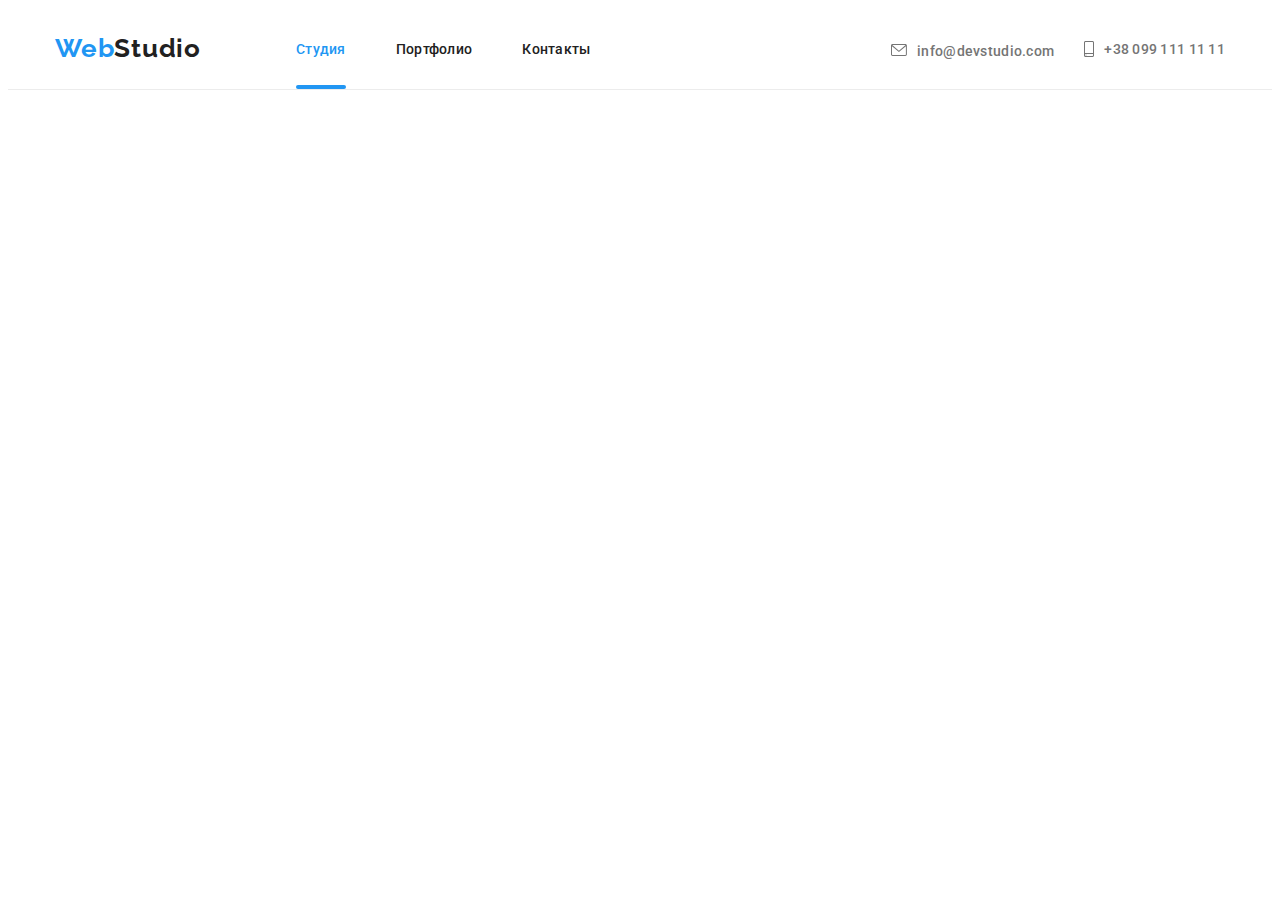
==== index.html @ dd828ec1 "HeaderAdaptive" ====
<!DOCTYPE html>
<html lang="ru">
  <head>
    <meta charset="UTF-8" />
    <meta http-equiv="X-UA-Compatible" content="IE=edge" />
    <meta name="viewport" content="width=device-width, initial-scale=1.0" />
    <title lang="en">WebStudio</title>
    <link rel="preconnect" href="https://fonts.googleapis.com" />
    <link rel="preconnect" href="https://fonts.gstatic.com" crossorigin />
    <link
      href="https://fonts.googleapis.com/css2?family=Raleway:wght@700&display=swap"
      rel="stylesheet"
    />
    <link rel="preconnect" href="https://fonts.googleapis.com" />
    <link rel="preconnect" href="https://fonts.gstatic.com" crossorigin />
    <link
      href="https://fonts.googleapis.com/css2?family=Roboto:wght@400;500;700;900&display=swap"
      rel="stylesheet"
    />
    <link
      rel="stylesheet"
      href="https://cdnjs.cloudflare.com/ajax/libs/modern-normalize/1.1.0/modern-normalize.min.css"
      integrity="sha512-wpPYUAdjBVSE4KJnH1VR1HeZfpl1ub8YT/NKx4PuQ5NmX2tKuGu6U/JRp5y+Y8XG2tV+wKQpNHVUX03MfMFn9Q=="
      crossorigin="anonymous"
      referrerpolicy="no-referrer"
    />
    <link rel="stylesheet" href="./css/style.css" />
    <link rel="stylesheet" href="./css/main.min.css">
  </head>
  <body>
    <header class="header">
      <div class="container header-container">
        <nav class="header-container">
          <a
            href="https://uk.wikipedia.org/wiki/%D0%92%D0%B5%D0%B1"
            target="_blank"
            rel="noopener noreferrer"
            class="logo link"
            >Web<span class="logo-black">Studio</span></a
          >
          <ul class="list menu-list">
            <li class="menu-item">
              <a class="menu link current" href="./index.html">Студия</a>
            </li>
            <li class="menu-item">
              <a
                class="menu link"
                href="./portfolio.html"
                rel="noopener noreferrer"
                >Портфолио</a
              >
            </li>
            <li class="menu-item">
              <a
                class="menu link"
                href="./contacts.html"
                rel="noopener noreferrer"
                >Контакты</a
              >
            </li>
          </ul>
        </nav>
        <ul class="header-conect list">
          <li class="header-mailto">
            <a class="header-contact link" href="mailto:info@example.com">
              <svg class="header-icon mailto" width="16px" height="12px">
                <use href="./img/icons.svg#icon-envelope"></use>
              </svg>info@devstudio.com</a>

          </li>
          <li class="header-tel">
            <a class="header-contact link" 
            href="tel:+380991111111"><svg class="header-icon header-mailto" width="10px" height="16px">
                <use href="./img/icons.svg#icon-smartphone"></use>
              </svg>+38 099 111 11 11</a>

          </li>
        </ul>
        <button type="button" class="mobile-menu-btn" data-menu-open>
          <svg class="mobile-menu-btn__icon" width="40px" height="40px">
            <use href="./img/icons.svg#burger-header-menu"></use>
          </svg>
        </button>
      </div>
      <div class="mobile-menu" data-menu>
        <div class="container mobile-menu__container">
          <button type="button" class="mobile-menu__close-btn" data-menu-close>
            <svg class="mobile-menu__close-icon" width="40px" height="40px">
              <use href="./img/icons.svg#icon-close_black"></use>
            </svg>
          </button>
          <ul class="list mobile-menu__nav">
            <li class="mobile-menu-item">
              <a class="mobile-menu-li link current" href="./index.html">Студия</a>
            </li>
            <li class="mobile-menu-item">
              <a class="mobile-menu-li link" href="./portfolio.html" rel="noopener noreferrer">Портфолио</a>
            </li>
            <li class="mobile-menu-item">
              <a class="mobile-menu-li link" href="./contacts.html" rel="noopener noreferrer">Контакты</a>
            </li>
          </ul>
          <ul class="list mobile-menu-conect">
            <li class="mobile-menu-conect-tel">
              <a href="tell:+38 096 111 11 11" class="link mobile-menu-conect_tel">+38 096 111 11 11</a> 
            </li>
            <li class="mobile-menu-conect-mailto">
              <a href="mailto:info@devstudio.com" class="link mobile-menu-conect_mailto">info@devstudio.com</a> 
            </li>
          </ul>
          <ul class="list mobile-social-menu">
            <li><a href="https://www.instagram.com/" target="_blank" class="link mobile-social-menu-item">Instagram</a></li>
            <li><a href="https://twitter.com/?lang=uk" target="_blank" class="link mobile-social-menu-item">Twitter</a></li>
            <li><a href="https://www.facebook.com/" target="_blank" class="link mobile-social-menu-item">Facebook</a></li>
            <li><a href="https://www.linkedin.com/" target="_blank" class="link mobile-social-menu-item">LinkedIn</a></li>
          </ul>
        </div>
      </div>
    </header>
    <main>
      <!-- <section class="hero">
        <div class="hero-container container">
          <h1 class="hero-text">ЭФФЕКТИВНЫЕ РЕШЕНИЯ ДЛЯ ВАШЕГО БИЗНЕСА</h1>
          <button type="button" class="hero-btn" data-modal-open>Заказать услугу</button>
        </div>
      </section>
      <section class="feature-container">
        <div class="container">
          <ul class="list feature-list">
            <li class="feature-containers">
              <div class="feature-img">
                <a class="feature-sprite">
                  <svg class="feature-icon" width="70px" height="70px">
                    <use href=./img/icons.svg#icon-antenna1></use>
                  </svg>
                </a>
              </div>
              <h3 class="feature-title">Внимание к деталям</h3>
              <p class="feature-text">
                Идейные соображения, а также начало повседневной работы по
                формированию позиции.
              </p>
            </li>
            <li class="feature-containers">
              <div class="feature-img">
                <a href="" class="feature-sprite">
                  <svg class="feature-icon" width="70px" height="70px">
                    <use href=./img/icons.svg#icon-clock1></use>
                  </svg>
                </a>
              </div>
              <h3 class="feature-title">Пунктуальность</h3>
              <p class="feature-text">
                Задача организации, в особенности же рамки и место обучения
                кадров влечет за собой.
              </p>
            </li>
            <li class="feature-containers">
              <div class="feature-img">
                <a href="" class="feature-sprite">
                  <svg class="feature-icon" width="70px" height="70px">
                    <use href=./img/icons.svg#icon-diagram1></use>
                  </svg>
                </a>
              </div>
              <h3 class="feature-title">Планирование</h3>
              <p class="feature-text">
                Равным образом консультация с широким активом в значительной
                степени обуславливает.
              </p>
            </li>
            <li class="feature-containers">
              <div class="feature-img">
                <a href="" class="feature-sprite">
                  <svg class="feature-icon" width="70px" height="70px">
                    <use href=./img/icons.svg#icon-astronaut1></use>
                  </svg>
                </a>
              </div>
              <h3 class="feature-title">Современные технологии</h3>
              <p class="feature-text">
                Значимость этих проблем настолько очевидна, что реализация
                плановых заданий.
              </p>
            </li>
          </ul>
        </div>
      </section> -->
      <!-- <section class="work">
        <div class="container">
          <h2 class="title">Чем мы занимаемся</h2>
          <ul class="list work-container">
            <li class="img-work">
              <div class="work-img-wrap">
              <img
                src="./img/box1.jpg"
                alt="Человек работает за пк с маленьким монитором с кодом"
                width="370"
                height="294"
                class="img-work"
              />
              <p class="work-img-text">
                доступные приложения
              </p>
              </div>
            </li>
            <li class="img-work">
              <div class="work-img-wrap">
              <img
                src="./img/box2.jpg"
                alt="Человек работает над дизайном программы для телефона при этом держа телефон в руках"
                width="370"
                height="294"
                class="img-work"
              />
              <p class="work-img-text">
                мобильные приложения
              </p>
              </div>
            </li>
            <li class="img-work">
              <div class="work-img-wrap">
              <img
                src="./img/box3.jpg"
                alt="Человек работает на планшете с цветовой палитрой"
                width="370"
                height="294"
                class="img-work"
              />
              <p class="work-img-text">
                дизайнерские решения
              </p>
              </div>
            </li>
          </ul>
        </div>
      </section> -->
      <!-- <section class="team">
        <div class="container">
          <h2 class="title">Наша команда</h2>
          <ul class="list main-container">
            <li class="card1 main-img">
              <img
                src="./img/img(3).jpg"
                alt="Улыбающийся мужчина в коричневой рубашке и очках"
                width="270"
                height="260"
              />
              <div class="main-info">
                <h3 class="name">Игорь Демьяненко</h3>
                <p lang="en" class="profession">Product Designer</p>
                <ul class="master-social list social-list">
                  <li class="social-item">
                    <a href="" class="social-link">
                      <svg class="social-icon" width="20px" height="20px">
                        <use href="./img/icons.svg#icon-instagram2"></use>
                      </svg>
                    </a>
                  </li>
                  <li class="social-item">
                    <a href="" class="social-link">
                      <svg class="social-icon" width="20px" height="20px">
                        <use href="./img/icons.svg#icon-twitter1"></use>
                      </svg>
                    </a>
                  </li>
                  <li class="social-item">
                    <a href="" class="social-link">
                      <svg class="social-icon" width="20px" height="20px">
                        <use href="./img/icons.svg#icon-facebook1"></use>
                      </svg>
                    </a>
                  </li>
                  <li class="social-item">
                    <a href="" class="social-link">
                      <svg class="social-icon" width="20px" height="20px">
                        <use href="./img/icons.svg#icon-linkedin1"></use>
                      </svg>
                    </a>
                  </li>
                </ul>
              </div>
            </li>
            <li class="card2 main-img">
              <img
                src="./img/img(2).jpg"
                alt="Улыбающаяся блондинка в белой блузке, в строгом пиджаке и очках"
                width="270"
                height="260"
              />
              <div class="main-info">
                <h3 class="name">Ольга Репина</h3>
                <p lang="en" class="profession">Frontend Developer</p>
                <ul class="master-social list social-list">
                  <li class="social-item">
                    <a href="" class="social-link">
                      <svg class="social-icon" width="20px" height="20px">
                        <use href="./img/icons.svg#icon-instagram2"></use>
                      </svg>
                    </a>
                  </li>
                  <li class="social-item">
                    <a href="" class="social-link">
                      <svg class="social-icon" width="20px" height="20px">
                        <use href="./img/icons.svg#icon-twitter1"></use>
                      </svg>
                    </a>
                  </li>
                  <li class="social-item">
                    <a href="" class="social-link">
                      <svg class="social-icon" width="20px" height="20px">
                        <use href="./img/icons.svg#icon-facebook1"></use>
                      </svg>
                    </a>
                  </li>
                  <li class="social-item">
                    <a href="" class="social-link">
                      <svg class="social-icon" width="20px" height="20px">
                        <use href="./img/icons.svg#icon-linkedin1"></use>
                      </svg>
                    </a>
                  </li>
                </ul>
              </div>
            </li>
            <li class="card3 main-img">
              <img
                src="./img/img(1).jpg"
                alt="Улыбающийся мужчина в голубой рубашке"
                width="270"
                height="260"
              />
              <div class="main-info">
                <h3 class="name">Николай Тарасов</h3>
                <p lang="en" class="profession">Marketing</p>
                <ul class="master-social list social-list">
                  <li class="social-item">
                    <a href="" class="social-link">
                      <svg class="social-icon" width="20px" height="20px">
                        <use href="./img/icons.svg#icon-instagram2"></use>
                      </svg>
                    </a>
                  </li>
                  <li class="social-item">
                    <a href="" class="social-link">
                      <svg class="social-icon" width="20px" height="20px">
                        <use href="./img/icons.svg#icon-twitter1"></use>
                      </svg>
                    </a>
                  </li>
                  <li class="social-item">
                    <a href="" class="social-link">
                      <svg class="social-icon" width="20px" height="20px">
                        <use href="./img/icons.svg#icon-facebook1"></use>
                      </svg>
                    </a>
                  </li>
                  <li class="social-item">
                    <a href="" class="social-link">
                      <svg class="social-icon" width="20px" height="20px">
                        <use href="./img/icons.svg#icon-linkedin1"></use>
                      </svg>
                    </a>
                  </li>
                </ul>
              </div>
            </li>
            <li class="card4 main-img">
              <img
                src="./img/img.jpg"
                alt="Ухмыляющийся мужчина в черной футболке и очках"
                width="270"
                height="260"
              />
              <div class="main-info">
                <h3 class="name">Михаил Ермаков</h3>
                <p lang="en" class="profession">UI Designer</p>
                <ul class="master-social list social-list">
                  <li class="social-item">
                    <a href="" class="social-link">
                      <svg class="social-icon" width="20px" height="20px">
                        <use href="./img/icons.svg#icon-instagram2"></use>
                      </svg>
                    </a>
                  </li>
                  <li class="social-item">
                    <a href="" class="social-link">
                      <svg class="social-icon" width="20px" height="20px">
                        <use href="./img/icons.svg#icon-twitter1"></use>
                      </svg>
                    </a>
                  </li>
                  <li class="social-item">
                    <a href="" class="social-link">
                      <svg class="social-icon" width="20px" height="20px">
                        <use href="./img/icons.svg#icon-facebook1"></use>
                      </svg>
                    </a>
                  </li>
                  <li class="social-item">
                    <a href="" class="social-link">
                      <svg class="social-icon" width="20px" height="20px">
                        <use href="./img/icons.svg#icon-linkedin1"></use>
                      </svg>
                    </a>
                  </li>
                </ul>
              </div>
            </li>
          </ul>
        </div>
      </section>  -->
      <!-- <section class="clients">
        <div class="container">
          <h2 class="title">Постоянные клиенты</h2>
          <ul class="list clients-container">
            <li class="clients-item">
              <a href="" class="clients-link">
                <svg class="clients-icon" width="110px" height=60px>
                  <use href="./img/icons.svg#icon-logo"></use>
                </svg>
              </a>
            </li>
            <li class="clients-item">
              <a href="" class="clients-link">
                <svg class="clients-icon" width="110px" height=60px>
                  <use href="./img/icons.svg#icon-logo1"></use>
                </svg>
              </a>
            </li>
            <li class="clients-item">
              <a href="" class="clients-link">
                <svg class="clients-icon" width="110px" height=60px>
                  <use href="./img/icons.svg#icon-logo2"></use>
                </svg>
              </a>
            </li>
            <li class="clients-item">
              <a href="" class="clients-link">
                <svg class="clients-icon" width="110px" height=60px>
                  <use href="./img/icons.svg#icon-logo3"></use>
                </svg>
              </a>
            </li>
            <li class="clients-item">
              <a href="" class="clients-link">
                <svg class="clients-icon" width="110px" height=60px>
                  <use href="./img/icons.svg#icon-logo4"></use>
                </svg>
              </a>
            </li>
            <li class="clients-item">
              <a href="" class="clients-link">
                <svg class="clients-icon" width="110px" height=60px>
                  <use href="./img/icons.svg#icon-logo5"></use>
                </svg>
              </a>
            </li>
          </ul>
        </div>
      </section> -->
    </main>
    <!-- <footer class="footer">
      <div class="container footer-container">
        <address class="footer-contact">
          <a href="https://uk.wikipedia.org/wiki/%D0%92%D0%B5%D0%B1" target="_blank" rel="noopener noreferrer"
            class="footer-logo link">Web<span class="logo-white">Studio</span></a>
          <div class="map">
            <a
              href="https://goo.gl/maps/b4mxkCM2vyuj6qED6"
              target="_blank"
              class="address link"
              >г. Киев, пр-т Леси Украинки, 26</a
            >
          </div>
          <div class="mail">
            <a href="mailto:info@example.com" class="footer-contact link"
              >info@example.com</a
            >
          </div>
          <div class="tel">
            <a href="tel:++380991111111" class="footer-contact link"
              >+38 099 111 11 11</a
            >
            </div>
        </address>
        <div class="footer-social">
          <p class="footer-socials">присоединяйтесь</p>
          <ul class="master-social list footer-social-list">
            <li class="footer-social-item">
              <a href="" class="footer-social-link">
                <svg class="footer-social-icon" width="20px" height="20px">
                  <use href="./img/icons.svg#icon-instagram2"></use>
                </svg>
              </a>
            </li>
            <li class="footer-social-item">
              <a href="" class="footer-social-link">
                <svg class="footer-social-icon" width="20px" height="20px">
                  <use href="./img/icons.svg#icon-twitter1"></use>
                </svg>
              </a>
            </li>
            <li class="footer-social-item">
              <a href="" class="footer-social-link">
                <svg class="footer-social-icon" width="20px" height="20px">
                  <use href="./img/icons.svg#icon-facebook1"></use>
                </svg>
              </a>
            </li>
            <li class="footer-social-item">
              <a href="" class="footer-social-link">
                <svg class="footer-social-icon" width="20px" height="20px">
                  <use href="./img/icons.svg#icon-linkedin1"></use>
                </svg>
              </a>
            </li>
          </ul>
        </div>
        <form class="footer_subscribe">
          <label class="footer-label">
            <b class="footer-socials">Подпишитесь на рассылку</b>
            <input type="email" name="user_email" placeholder="E-mail" lang="en" class="label_input" required>
          </label>
          <button type="submit" class="footer_subscribe_btn" >Подписаться 
            <svg class="footer_button" >
              <use href="./img/icons.svg#icon-icon_send"></use>
            </svg>
          </button>
        </form>
      </div>
    </footer> -->
    <div class="backdrop is-hidden" data-modal>
      <div class="modal">
        <button type="button" class="modal-close-btn" data-modal-close>
          <svg class="modal-close-icon" width="18" height="18">
            <use href="./img/icons.svg#icon-close-black"></use>
          </svg>
        </button>
        <form class="contact-form">
          <b class="modal_form_message">Оставьте свои данные, мы вам перезвоним</b>
          <label class="contact-form-field">
            Имя
            <span class="contact-form-input-wrapper">
              <input name="user_name" class="contact-form-input" type="text" required />
                <svg class="contact-form-icon" width="12px" height=12px>
                  <use href="./img/icons.svg#icon-Vector"></use>
                </svg>
              </span>
          </label>
          <label class="contact-form-field">
            Телефон
            <span class="contact-form-input-wrapper">
              <input name="user_phone" class="contact-form-input" type="tel" required />
                <svg class="contact-form-icon" width="13px" height=13px>
                  <use href="./img/icons.svg#icon-Tel"></use>
                </svg>
            </span>
          </label>
          <label class="contact-form-field">
            Почта
            <span class="contact-form-input-wrapper">
              <input name="user_phone" class="contact-form-input" type="tel" required />
                <svg class="contact-form-icon" width="15px" height=12px>
                  <use href="./img/icons.svg#icon-mail"></use>
                </svg>
            </span>
          </label>
          <label class="contact-form-field">
            Комментарий
            <textarea name="user_message" class="contact-form-message" placeholder="Введите текст"></textarea>
          </label>
          <div class="contact-form-checkbox-wrapper">
            <input name="accept-policy" type="checkbox" class="contact-form-checkbox visually-hidden" id="checkbox"
              required />
            <label for="checkbox" class="contact-form-checkbox-label">
              Соглашаюсь с рассылкой и принимаю&nbsp;<a href="" class="checkbox_link">Условия договора</a></label>
          </div>
          <button type="submit" class="contact-form-submit-btn">Отправить</button>
        </form>
      </div>
    </div>
    <script src="./js/menu.js"></script>
    <script src="./js/modal.js"></script>
  </body>
</html>
---- css/main.min.css ----
:root{--header-nav-color: #212121;--header-a-color: #757575;--logo-color: #2196f3;--main-h-color: #212121;--main-p-color: #757575;--footer-addres-color: #ffffff;--footer-a-color: rgba(255, 255, 255, 0.6);--accent-color: #2196f3}.visually-hidden{position:absolute;width:1px;height:1px;margin:-1px;padding:0;white-space:nowrap;clip-path:inset(100%);clip:rect(0 0 0 0);overflow:hidden}body{font-family:"Roboto", sans-serif;background-color:#ffffff}.list{list-style:none}.link{text-decoration:none}.link:hover,.link:focus{color:var(--accent-color)}p,h1,h2,h3,h4,h5,h6{margin:0}ul{margin:0;padding:0}button{cursor:pointer}img{display:block;max-width:100%}.container{margin-left:15px;margin-right:15px}@media screen and (min-width: 480px){.container{width:450px;margin-left:auto;margin-right:auto}}@media screen and (min-width: 770px){.container{width:740px}}@media screen and (min-width: 1200px){.container{width:1170px}}.title{font-weight:700;font-size:36px;line-height:1.17;text-align:center;letter-spacing:0.03em;color:var(--main-h-color);margin-bottom:50px}.social-link{width:100%;height:100%;border-radius:50%;display:flex;align-items:center;justify-content:center;color:#757575;transition:cubic-bezier(0.4, 0, 0.2, 1) 250ms;fill:#afb1b8}.social-link:hover,.social-link:focus{background-color:#2196f3;fill:#ffffff}.footer-social-link{width:100%;height:100%;border-radius:50%;display:flex;align-items:center;justify-content:center;background-color:rgba(255,255,255,0.1);transition:background-color cubic-bezier(0.4, 0, 0.2, 1) 250ms,fill cubic-bezier(0.4, 0, 0.2, 1) 250ms}.footer-social-link:hover,.footer-social-link:focus{background-color:#2196f3;fill:#ffffff}.backdrop{position:fixed;top:0;left:0;width:100vw;height:100vh;background-color:rgba(0,0,0,0.5);transition:opacity 500ms linear, visibility 500ms linear}.backdrop.is-hidden{opacity:0;visibility:hidden;pointer-events:none}.modal{position:absolute;top:50%;left:50%;transform:translate(-50%, -50%);width:528px;height:580px;background-color:#fff;padding:40px}.modal-close-btn{position:absolute;top:8px;right:8px;display:flex;justify-content:center;align-items:center;width:30px;height:30px;border-radius:50%;border:1px solid rgba(0,0,0,0.1);background-color:transparent;padding:0;cursor:pointer;transition:border-color 250ms cubic-bezier(0.4, 0, 0.2, 1)}.modal-close-btn:hover,.modal-close-btn:focus{border-color:#2196f3;fill:#2196f3}.modal_form_message{font-size:20px;line-height:23px;text-align:center;letter-spacing:0.03em;color:#212121;transition:border-color 250ms cubic-bezier(0.4, 0, 0.2, 1)}.contact-form-field{display:block;margin-top:15px;margin-bottom:10px;font-weight:400;font-size:12px;line-height:14px;letter-spacing:0.01em;color:#757575}.contact-form-input-wrapper{position:relative;display:block;margin-top:6px}.contact-form-input{width:100%;height:40px;padding-left:42px;border:1px solid rgba(33,33,33,0.2);border-radius:4px;transition:border-color 250ms cubic-bezier(0.4, 0, 0.2, 1),fill 250ms cubic-bezier(0.4, 0, 0.2, 1)}.contact-form-input:focus,.contact-form-input:hover{outline:none;border-color:var(--accent-color);fill:var(--accent-color)}.contact-form-icon{position:absolute;top:50%;left:15px;transform:translateY(-50%);display:block;transition:border-color 250ms cubic-bezier(0.4, 0, 0.2, 1),fill 250ms cubic-bezier(0.4, 0, 0.2, 1)}.contact-form-input:focus+.contact-form-icon,.contact-form-input:hover+.contact-form-icon{outline:none;border-color:var(--accent-color);fill:var(--accent-color)}.contact-form-message{width:100%;height:100px;margin-top:6px;padding:12px 16px;resize:none;border-radius:4px;transition:border-color 250ms linear;border:1px solid rgba(33,33,33,0.2);box-sizing:border-box}.contact-form-message::placeholder{color:rgba(117,117,117,0.5)}.contact-form-message:focus,.contact-form-message:hover{outline:none;border-color:var(--accent-color);fill:var(--accent-color)}.contact-form-checkbox-wrapper{margin-bottom:20px}.contact-form-checkbox-label{display:flex;align-items:center;font-size:14px;margin-top:20px;margin-left:15px}.contact-form-checkbox-label::before{display:inline-block;width:16px;height:15px;border:1px solid #212121;border-radius:2px;cursor:pointer;content:'';margin-right:10px}.contact-form-checkbox:focus+.contact-form-checkbox-label::before{border:1px solid var(--accent-color)}.contact-form-checkbox:checked+.contact-form-checkbox-label::before{background-color:var(--accent-color);border:1px solid var(--accent-color);background-image:url("../img/checkbox.svg");justify-content:center;background-repeat:no-repeat;background-position:center}.contact-form-submit-btn{display:block;margin:0 auto;min-width:200px;height:50px;border:1px solid var(--accent-color);border-radius:4px;background-color:#2196F3;color:#fff;font-weight:600;line-height:1.33;letter-spacing:0.06em}.contact-form-submit-btn:hover,.contact-form-submit-btn:focus{background:#188ce8}.checkbox_link{color:#2196f3}.logo{font-family:Raleway;font-weight:700;font-size:24px;line-height:1.16;letter-spacing:0.03em;color:var(--logo-color);margin-right:88px}.logo-black{color:var(--header-nav-color)}.logo-white{color:var(--footer-addres-color)}.footer-logo{font-family:Raleway;font-weight:700;font-size:26px;line-height:1.19;letter-spacing:0.03em;color:#2196f3}@media screen and (min-width: 770px){.footer-logo{font-family:Raleway;font-weight:700;font-size:26px;line-height:1.19;letter-spacing:0.03em;color:#2196f3}}@media screen and (min-width: 1200px){.logo{font-family:Raleway;font-weight:700;font-size:26px;line-height:1.19;letter-spacing:0.03em;color:var(--logo-color);margin-right:95px}.footer-logo{font-family:Raleway;font-weight:700;font-size:26px;line-height:1.19;letter-spacing:0.03em;color:#2196f3}}.menu-list{display:none}.header-conect{display:none}.header{position:relative;padding-top:10px;padding-bottom:10px;border-bottom:1px solid #ececec}.header-container{display:flex;justify-content:space-between;align-items:center}.mobile-menu-btn{background-color:transparent;line-height:0;border:none;padding:0}@media screen and (min-width: 770px){.mobile-menu-btn{display:none}.mobile-menu{display:none}.menu-list{display:flex}.header-conect{display:block}.header{padding-top:15px;padding-bottom:15px}.header-contact{font-weight:500;font-size:14px;line-height:1.14;letter-spacing:0.02em;color:var(--header-a-color);fill:#757575;transition:color cubic-bezier(0.4, 0, 0.2, 1) 250ms,fill cubic-bezier(0.4, 0, 0.2, 1) 250ms}.header-contact:hover,.header-contact:focus{color:var(--accent-color);fill:var(--accent-color)}.header-mailto{position:relative;top:0.15em}.header-conect{margin-left:auto}.header-tel{margin-top:10px}.header-icon{margin-right:10px}.menu{font-weight:500;font-size:14px;line-height:1.14;letter-spacing:0.02em;color:var(--header-nav-color);position:relative}.menu.current::after{content:"";width:100%;position:absolute;height:4px;border-radius:2px;bottom:-32px;display:block;background-color:#2196f3}.menu-list li:not(:last-child){margin-right:50px}}@media screen and (min-width: 1200px){.header{padding-top:25px;padding-bottom:25px}.header-conect{display:flex}.header-tel{margin-left:30px;margin-top:0px}.header-icon{margin-right:10px}}.mobile-menu{position:absolute;top:0;left:0;background-color:#fff;width:100%;height:100vh;overflow:auto}.mobile-menu{opacity:0;visibility:hidden;pointer-events:none}.mobile-menu.is-open{opacity:1;visibility:visible;pointer-events:auto}.mobile-menu__close-btn{position:absolute;top:10px;right:15px;background-color:transparent;line-height:0;border:none;padding:0}.mobile-menu__close-btn:hover,.mobile-menu__close-btn:focus{fill:var(--accent-color)}.mobile-menu__container{position:relative;padding-top:50px;padding-bottom:50px}.mobile-social-menu{display:flex}.mobile-social-menu li:not(:first-child){border-left:1px solid rgba(33,33,33,0.2)}.mobile-social-menu li:not(:first-child){padding-left:10px;margin-left:10px}.mobile-menu-item{font-weight:500;font-size:40px;line-height:1.175;letter-spacing:0.02em;padding-bottom:35px}.mobile-menu-li{color:black}.mobile-menu-li:hover,.mobile-menu-li:focus{color:var(--accent-color)}.current{color:var(--accent-color)}.mobile-menu__nav{margin-bottom:265px}.mobile-menu-conect_tel{font-weight:500;font-size:34px;line-height:1.17;letter-spacing:0.02em;color:#2196F3}.mobile-menu-conect-tel{margin-bottom:30px}.mobile-menu-conect-mailto{margin-bottom:65px}.mobile-menu-conect_mailto{font-weight:500;font-size:24px;line-height:28px;letter-spacing:0.02em;color:#757575}.mobile-menu-conect_mailto:hover,.mobile-menu-conect_mailto:focus{color:var(--accent-color)}.mobile-social-menu-item{font-weight:500;font-size:18px;line-height:1.22;letter-spacing:0.02em;color:#2196F3}.hero{padding-top:200px;padding-bottom:210px;background-image:linear-gradient(rgba(47,48,58,0.4), rgba(47,48,58,0.4)),url(../img/hero-bg.jpg);background-color:#2f303a;background-repeat:no-repeat;background-size:cover;background-position:center;max-width:1600px;margin:0 auto}.hero-text{font-weight:900;font-size:44px;line-height:1.36;text-align:center;letter-spacing:0.06em;text-transform:uppercase;color:var(--footer-addres-color);max-width:700px;margin:0 auto;margin-bottom:40px}.hero-btn{font-family:Roboto, sans-serif;font-weight:700;font-size:16px;line-height:1.87;display:flex;align-items:center;text-align:center;letter-spacing:0.06em;color:var(--footer-addres-color);background-color:var(--accent-color);padding-left:32px;padding-top:10px;padding-bottom:10px;padding-right:32px;margin:0 auto;border:none;box-shadow:0px 4px 4px rgba(0,0,0,0.15);border-radius:4px}.hero-btn:active{box-shadow:none}.hero-btn:hover,.hero-btn:focus{background:#188ce8}.feature-title{font-weight:700;font-size:14px;line-height:1.14;letter-spacing:0.03em;text-transform:uppercase;color:var(--main-h-color)}.feature-text{font-size:14px;line-height:1.71;letter-spacing:0.03em;color:var(--main-p-color)}.feature-list{display:flex}.feature-container{padding-top:95px;padding-bottom:95px}.feature-title{margin-bottom:10px}.feature-containers{max-width:270px}.feature-containers:not(last-child){margin-right:30px}.feature-img{padding:25px 100px;background:#f5f4fa;margin-bottom:30px}.work-container{display:flex}.work{padding-bottom:95px}.work-img-text{font-weight:700;font-size:14px;line-height:1.14;text-align:center;letter-spacing:0.03em;text-transform:uppercase;color:#ffffff;position:absolute;bottom:0;left:0;background:rgba(47,48,58,0.8);padding-top:27px;padding-bottom:27px;width:100%;justify-content:center}.img-work{position:relative}.img-work:not(last-shild){margin-right:30px}.name{margin-bottom:10px;font-weight:500;font-size:16px;line-height:1.19;letter-spacing:0.03em;text-align:center;color:var(--main-h-color)}.profession{font-size:16px;line-height:1.19;letter-spacing:0.03em;text-align:center;color:var(--main-p-color);margin-bottom:30px}.main-container{display:flex;margin-left:-30px;margin-top:50px}.main-img{flex-basis:calc((100% - 4 * 30px) / 4);margin-left:30px;background:#ffffff;box-shadow:0px 1px 3px rgba(0,0,0,0.12),0px 1px 1px rgba(0,0,0,0.14),0px 2px 1px rgba(0,0,0,0.2);border-radius:0px 0px 4px 4px}.team{padding-top:95px;padding-bottom:95px;background:#f5f4fa}.main-info{padding-bottom:30px;padding-top:30px}.social-item{width:44px;height:44px;margin-right:10px}.social-list{display:flex;justify-content:center}.clients{padding-top:95px;padding-bottom:95px}.clients-title{font-weight:700;font-size:36px;line-height:1.16;text-align:center;letter-spacing:0.03em;color:#212121;margin-bottom:50px}.clients-container{display:flex;justify-content:center}.clients-link{width:170px;height:90px;display:flex;align-items:center;justify-content:center;background-color:rgba(255,255,255,0.1);margin-right:30px;border:1px solid #afb1b8;border-radius:4px;transition:border-color 250ms cubic-bezier(0.4, 0, 0.2, 1),fill 250ms cubic-bezier(0.4, 0, 0.2, 1);fill:#afb1b8}.clients-link:hover,.clients-link:focus{fill:var(--accent-color);border-color:var(--accent-color)}.clients-list{display:flex}.footer-contact{font-size:14px;font-style:normal;line-height:1.71;letter-spacing:0.03em;color:rgba(255,255,255,0.6);min-width:230px;margin-right:70px}.footer{background-color:#2f303a;padding-top:60px;padding-bottom:60px}.address{font-size:14px;line-height:1.71;letter-spacing:0.03em;color:var(--footer-addres-color)}.map{margin-top:20px}.mail{margin-bottom:10px;margin-top:10px}.footer-container{display:flex}.footer-social-list{display:flex}.footer-social-item{width:44px;height:44px;margin-right:10px}.footer-socials{margin-bottom:20px;font-weight:700;font-size:14px;line-height:1.14;letter-spacing:0.03em;text-transform:uppercase;color:#ffffff}.footer-social-icon{fill:#ffffff}.label_input{width:100%;height:50px;margin-top:20px;border:1px solid rgba(255,255,255,0.3);box-sizing:border-box;filter:drop-shadow(0px 4px 4px rgba(0,0,0,0.15));border-radius:4px;background-color:transparent;color:#ffffff;padding:15px;transition:border-color 250ms cubic-bezier(0.4, 0, 0.2, 1)}.label_input:hover,.label_input:focus{border-color:var(--accent-color)}.footer-label{margin-right:12px;width:358px}.footer_subscribe{display:flex;margin-left:93px}.footer_subscribe_btn{width:200px;height:50px;margin-top:38px;background:#2196F3;box-shadow:0px 4px 4px rgba(0,0,0,0.15);border-radius:4px;color:#FFFFFF;font-weight:700;font-size:16px;line-height:1.87;display:flex;justify-content:center;padding-top:10px;transition:border-color 250ms cubic-bezier(0.4, 0, 0.2, 1)}.footer_subscribe_btn:hover,.footer_subscribe_btn:focus{border-color:var(--accent-color)}.footer_button{width:24px;height:24px;margin-left:10px}.proj-name{font-weight:700;font-size:18px;line-height:2;letter-spacing:0.06em;color:var(--main-h-color)}.proj-text{font-size:16px;line-height:1.87;letter-spacing:0.03em;color:var(--main-p-color)}.filter{font-family:Roboto;border:none;font-weight:500;font-size:16px;line-height:1.62;letter-spacing:0.03em;color:var(--main-h-color);border-radius:3px;padding:6px 22px}.filter:hover,.filter:focus{background-color:var(--accent-color);color:var(--footer-addres-color);cursor:pointer;box-shadow:0px 3px 1px rgba(0,0,0,0.1),0px 1px 2px rgba(0,0,0,0.08),0px 2px 2px rgba(0,0,0,0.12);border-radius:4px;transition:cubic-bezier(0.4, 0, 0.2, 1) 250ms}.filters{width:611px;height:54px;left:495px;top:174px}.filtered:not(:last-child){margin-right:10px}.portfolio-btn{border-radius:4px;border-color:#f5f4fa;margin-bottom:50px;display:flex;text-align:center;justify-content:center;height:38px}.portfolio-list{display:flex;flex-wrap:wrap;margin-left:-30px;margin-bottom:-30px}.project{margin-bottom:30px;flex-basis:calc((100% - 90px) / 3);margin-left:30px;transition:box-shadow 250ms cubic-bezier(0.4, 0, 0.2, 1)}.project:hover,.project:focus{box-shadow:0px 1px 1px rgba(0,0,0,0.12),0px 4px 4px rgba(0,0,0,0.06),1px 4px 6px rgba(0,0,0,0.16)}.img-description{border-bottom:1px solid #eeeeee;border-right:1px solid #eeeeee;border-left:1px solid #eeeeee;padding:20px 24px}.portfolio{padding:95px 0}.portfolio-container{margin-top:30px}.project-img-text{position:absolute;top:0;left:0;color:#ffffff;line-height:1.5;background:rgba(33,150,243,0.9);padding:60px 40px;height:100%;transform:translateY(100%);transition:transform 250ms linear;font-size:18px;letter-spacing:0.03em}.project:hover .project-img-text{transform:translateY(0)}.project-img-wrap{position:relative;overflow:hidden}
/*# sourceMappingURL=main.min.css.map */
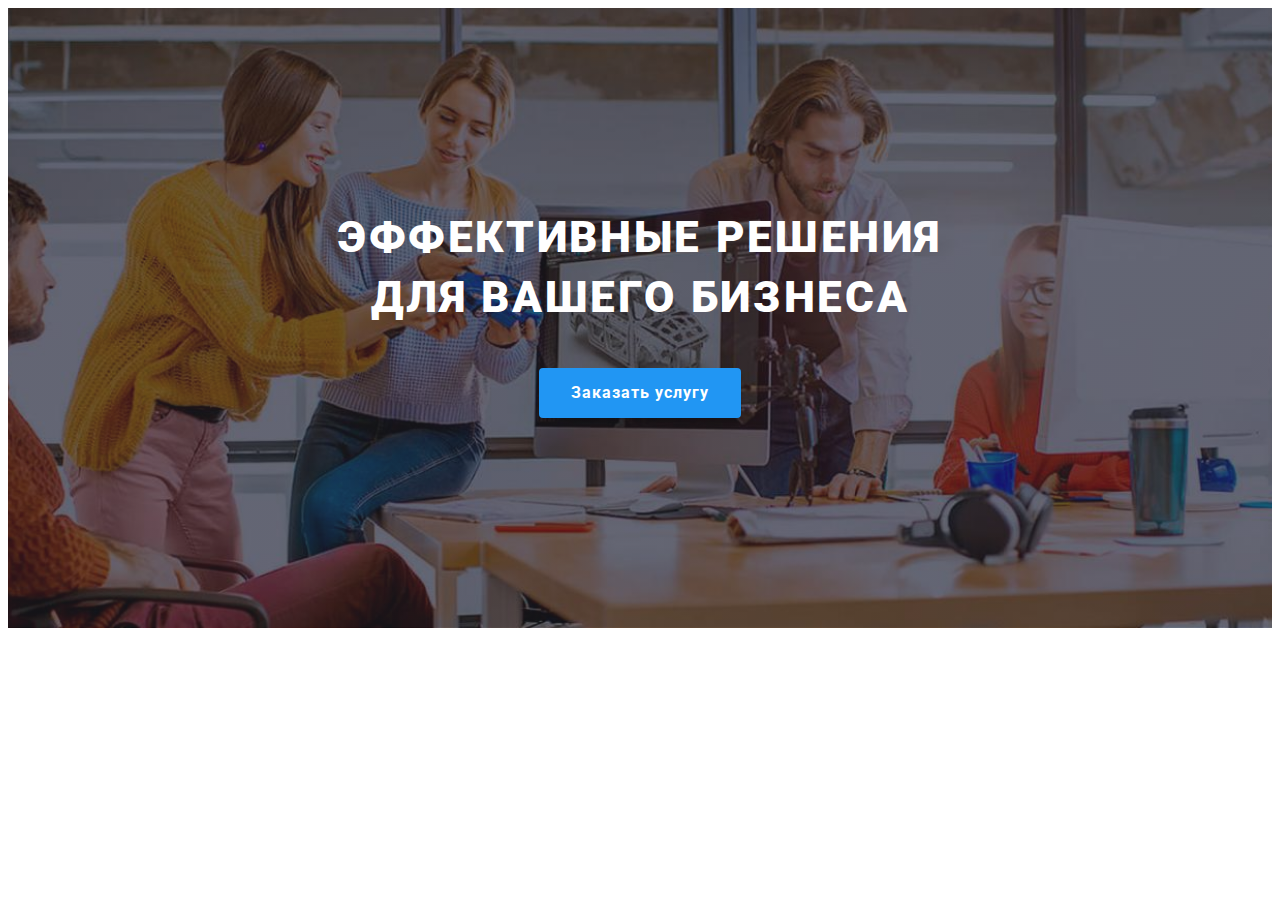
==== commit 1453a5a4: "Hero" ====
--- a/index.html
+++ b/index.html
@@ -28,7 +28,7 @@
     <link rel="stylesheet" href="./css/main.min.css">
   </head>
   <body>
-    <header class="header">
+    <!-- <header class="header">
       <div class="container header-container">
         <nav class="header-container">
           <a
@@ -116,15 +116,15 @@
           </ul>
         </div>
       </div>
-    </header>
+    </header> -->
     <main>
-      <!-- <section class="hero">
+      <section class="hero">
         <div class="hero-container container">
           <h1 class="hero-text">ЭФФЕКТИВНЫЕ РЕШЕНИЯ ДЛЯ ВАШЕГО БИЗНЕСА</h1>
           <button type="button" class="hero-btn" data-modal-open>Заказать услугу</button>
         </div>
       </section>
-      <section class="feature-container">
+      <!-- <section class="feature-container">
         <div class="container">
           <ul class="list feature-list">
             <li class="feature-containers">
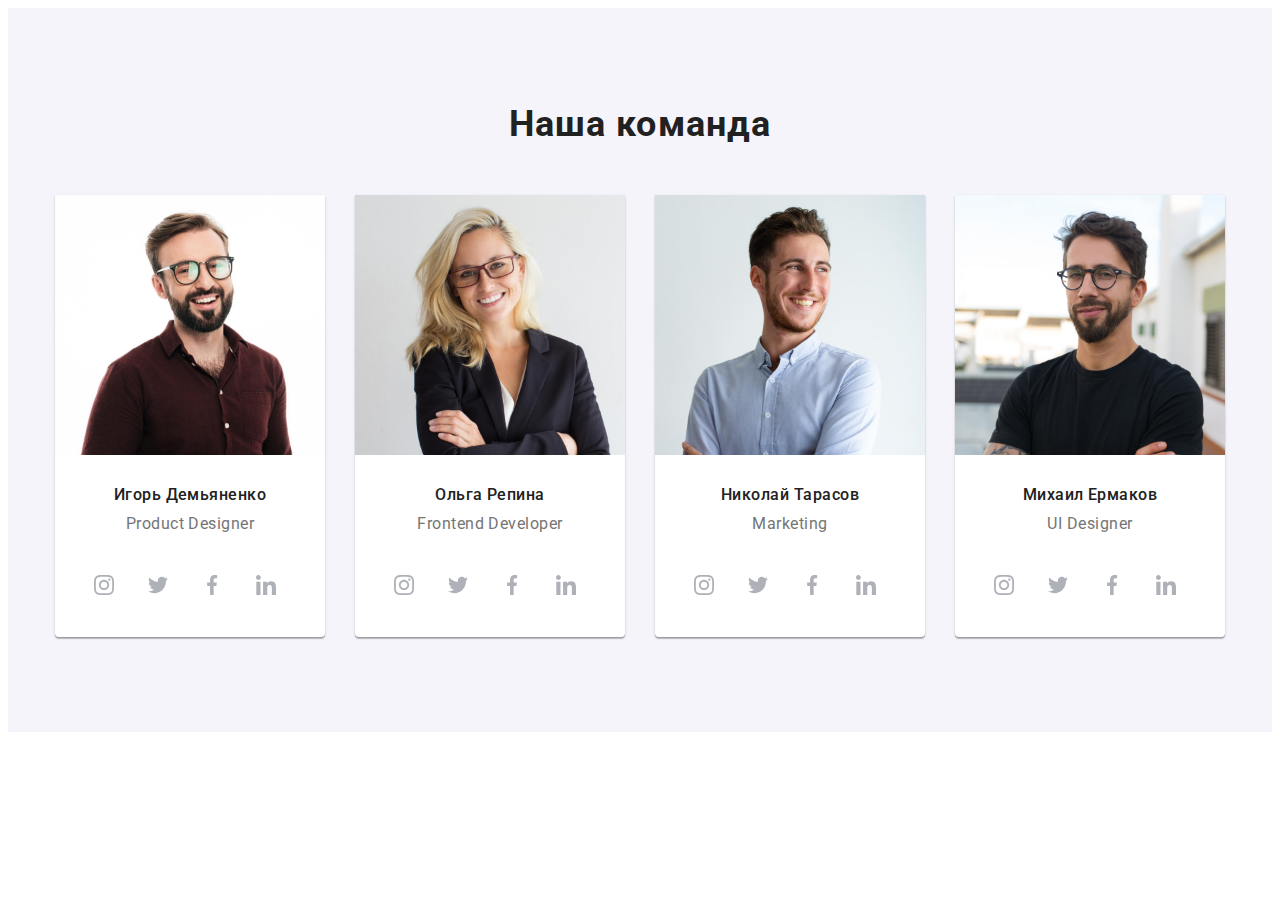
==== commit 6ed284ee: "hero,feature,work" ====
--- a/index.html
+++ b/index.html
@@ -118,18 +118,18 @@
       </div>
     </header> -->
     <main>
-      <section class="hero">
+      <!-- <section class="hero">
         <div class="hero-container container">
           <h1 class="hero-text">ЭФФЕКТИВНЫЕ РЕШЕНИЯ ДЛЯ ВАШЕГО БИЗНЕСА</h1>
           <button type="button" class="hero-btn" data-modal-open>Заказать услугу</button>
         </div>
-      </section>
+      </section> -->
       <!-- <section class="feature-container">
         <div class="container">
           <ul class="list feature-list">
             <li class="feature-containers">
               <div class="feature-img">
-                <a class="feature-sprite">
+                <a class="feature-sprite" >
                   <svg class="feature-icon" width="70px" height="70px">
                     <use href=./img/icons.svg#icon-antenna1></use>
                   </svg>
@@ -235,7 +235,7 @@
           </ul>
         </div>
       </section> -->
-      <!-- <section class="team">
+      <section class="team">
         <div class="container">
           <h2 class="title">Наша команда</h2>
           <ul class="list main-container">
@@ -409,7 +409,7 @@
             </li>
           </ul>
         </div>
-      </section>  -->
+      </section> 
       <!-- <section class="clients">
         <div class="container">
           <h2 class="title">Постоянные клиенты</h2>
@@ -534,7 +534,7 @@
       <div class="modal">
         <button type="button" class="modal-close-btn" data-modal-close>
           <svg class="modal-close-icon" width="18" height="18">
-            <use href="./img/icons.svg#icon-close-black"></use>
+            <use href="./img/icons.svg#icon-close_black"></use>
           </svg>
         </button>
         <form class="contact-form">
--- a/css/main.min.css
+++ b/css/main.min.css
@@ -1,2 +1,2 @@
-:root{--header-nav-color: #212121;--header-a-color: #757575;--logo-color: #2196f3;--main-h-color: #212121;--main-p-color: #757575;--footer-addres-color: #ffffff;--footer-a-color: rgba(255, 255, 255, 0.6);--accent-color: #2196f3}.visually-hidden{position:absolute;width:1px;height:1px;margin:-1px;padding:0;white-space:nowrap;clip-path:inset(100%);clip:rect(0 0 0 0);overflow:hidden}body{font-family:"Roboto", sans-serif;background-color:#ffffff}.list{list-style:none}.link{text-decoration:none}.link:hover,.link:focus{color:var(--accent-color)}p,h1,h2,h3,h4,h5,h6{margin:0}ul{margin:0;padding:0}button{cursor:pointer}img{display:block;max-width:100%}.container{margin-left:15px;margin-right:15px}@media screen and (min-width: 480px){.container{width:450px;margin-left:auto;margin-right:auto}}@media screen and (min-width: 770px){.container{width:740px}}@media screen and (min-width: 1200px){.container{width:1170px}}.title{font-weight:700;font-size:36px;line-height:1.17;text-align:center;letter-spacing:0.03em;color:var(--main-h-color);margin-bottom:50px}.social-link{width:100%;height:100%;border-radius:50%;display:flex;align-items:center;justify-content:center;color:#757575;transition:cubic-bezier(0.4, 0, 0.2, 1) 250ms;fill:#afb1b8}.social-link:hover,.social-link:focus{background-color:#2196f3;fill:#ffffff}.footer-social-link{width:100%;height:100%;border-radius:50%;display:flex;align-items:center;justify-content:center;background-color:rgba(255,255,255,0.1);transition:background-color cubic-bezier(0.4, 0, 0.2, 1) 250ms,fill cubic-bezier(0.4, 0, 0.2, 1) 250ms}.footer-social-link:hover,.footer-social-link:focus{background-color:#2196f3;fill:#ffffff}.backdrop{position:fixed;top:0;left:0;width:100vw;height:100vh;background-color:rgba(0,0,0,0.5);transition:opacity 500ms linear, visibility 500ms linear}.backdrop.is-hidden{opacity:0;visibility:hidden;pointer-events:none}.modal{position:absolute;top:50%;left:50%;transform:translate(-50%, -50%);width:528px;height:580px;background-color:#fff;padding:40px}.modal-close-btn{position:absolute;top:8px;right:8px;display:flex;justify-content:center;align-items:center;width:30px;height:30px;border-radius:50%;border:1px solid rgba(0,0,0,0.1);background-color:transparent;padding:0;cursor:pointer;transition:border-color 250ms cubic-bezier(0.4, 0, 0.2, 1)}.modal-close-btn:hover,.modal-close-btn:focus{border-color:#2196f3;fill:#2196f3}.modal_form_message{font-size:20px;line-height:23px;text-align:center;letter-spacing:0.03em;color:#212121;transition:border-color 250ms cubic-bezier(0.4, 0, 0.2, 1)}.contact-form-field{display:block;margin-top:15px;margin-bottom:10px;font-weight:400;font-size:12px;line-height:14px;letter-spacing:0.01em;color:#757575}.contact-form-input-wrapper{position:relative;display:block;margin-top:6px}.contact-form-input{width:100%;height:40px;padding-left:42px;border:1px solid rgba(33,33,33,0.2);border-radius:4px;transition:border-color 250ms cubic-bezier(0.4, 0, 0.2, 1),fill 250ms cubic-bezier(0.4, 0, 0.2, 1)}.contact-form-input:focus,.contact-form-input:hover{outline:none;border-color:var(--accent-color);fill:var(--accent-color)}.contact-form-icon{position:absolute;top:50%;left:15px;transform:translateY(-50%);display:block;transition:border-color 250ms cubic-bezier(0.4, 0, 0.2, 1),fill 250ms cubic-bezier(0.4, 0, 0.2, 1)}.contact-form-input:focus+.contact-form-icon,.contact-form-input:hover+.contact-form-icon{outline:none;border-color:var(--accent-color);fill:var(--accent-color)}.contact-form-message{width:100%;height:100px;margin-top:6px;padding:12px 16px;resize:none;border-radius:4px;transition:border-color 250ms linear;border:1px solid rgba(33,33,33,0.2);box-sizing:border-box}.contact-form-message::placeholder{color:rgba(117,117,117,0.5)}.contact-form-message:focus,.contact-form-message:hover{outline:none;border-color:var(--accent-color);fill:var(--accent-color)}.contact-form-checkbox-wrapper{margin-bottom:20px}.contact-form-checkbox-label{display:flex;align-items:center;font-size:14px;margin-top:20px;margin-left:15px}.contact-form-checkbox-label::before{display:inline-block;width:16px;height:15px;border:1px solid #212121;border-radius:2px;cursor:pointer;content:'';margin-right:10px}.contact-form-checkbox:focus+.contact-form-checkbox-label::before{border:1px solid var(--accent-color)}.contact-form-checkbox:checked+.contact-form-checkbox-label::before{background-color:var(--accent-color);border:1px solid var(--accent-color);background-image:url("../img/checkbox.svg");justify-content:center;background-repeat:no-repeat;background-position:center}.contact-form-submit-btn{display:block;margin:0 auto;min-width:200px;height:50px;border:1px solid var(--accent-color);border-radius:4px;background-color:#2196F3;color:#fff;font-weight:600;line-height:1.33;letter-spacing:0.06em}.contact-form-submit-btn:hover,.contact-form-submit-btn:focus{background:#188ce8}.checkbox_link{color:#2196f3}.logo{font-family:Raleway;font-weight:700;font-size:24px;line-height:1.16;letter-spacing:0.03em;color:var(--logo-color);margin-right:88px}.logo-black{color:var(--header-nav-color)}.logo-white{color:var(--footer-addres-color)}.footer-logo{font-family:Raleway;font-weight:700;font-size:26px;line-height:1.19;letter-spacing:0.03em;color:#2196f3}@media screen and (min-width: 770px){.footer-logo{font-family:Raleway;font-weight:700;font-size:26px;line-height:1.19;letter-spacing:0.03em;color:#2196f3}}@media screen and (min-width: 1200px){.logo{font-family:Raleway;font-weight:700;font-size:26px;line-height:1.19;letter-spacing:0.03em;color:var(--logo-color);margin-right:95px}.footer-logo{font-family:Raleway;font-weight:700;font-size:26px;line-height:1.19;letter-spacing:0.03em;color:#2196f3}}.menu-list{display:none}.header-conect{display:none}.header{position:relative;padding-top:10px;padding-bottom:10px;border-bottom:1px solid #ececec}.header-container{display:flex;justify-content:space-between;align-items:center}.mobile-menu-btn{background-color:transparent;line-height:0;border:none;padding:0}@media screen and (min-width: 770px){.mobile-menu-btn{display:none}.mobile-menu{display:none}.menu-list{display:flex}.header-conect{display:block}.header{padding-top:15px;padding-bottom:15px}.header-contact{font-weight:500;font-size:14px;line-height:1.14;letter-spacing:0.02em;color:var(--header-a-color);fill:#757575;transition:color cubic-bezier(0.4, 0, 0.2, 1) 250ms,fill cubic-bezier(0.4, 0, 0.2, 1) 250ms}.header-contact:hover,.header-contact:focus{color:var(--accent-color);fill:var(--accent-color)}.header-mailto{position:relative;top:0.15em}.header-conect{margin-left:auto}.header-tel{margin-top:10px}.header-icon{margin-right:10px}.menu{font-weight:500;font-size:14px;line-height:1.14;letter-spacing:0.02em;color:var(--header-nav-color);position:relative}.menu.current::after{content:"";width:100%;position:absolute;height:4px;border-radius:2px;bottom:-32px;display:block;background-color:#2196f3}.menu-list li:not(:last-child){margin-right:50px}}@media screen and (min-width: 1200px){.header{padding-top:25px;padding-bottom:25px}.header-conect{display:flex}.header-tel{margin-left:30px;margin-top:0px}.header-icon{margin-right:10px}}.mobile-menu{position:absolute;top:0;left:0;background-color:#fff;width:100%;height:100vh;overflow:auto}.mobile-menu{opacity:0;visibility:hidden;pointer-events:none}.mobile-menu.is-open{opacity:1;visibility:visible;pointer-events:auto}.mobile-menu__close-btn{position:absolute;top:10px;right:15px;background-color:transparent;line-height:0;border:none;padding:0}.mobile-menu__close-btn:hover,.mobile-menu__close-btn:focus{fill:var(--accent-color)}.mobile-menu__container{position:relative;padding-top:50px;padding-bottom:50px}.mobile-social-menu{display:flex}.mobile-social-menu li:not(:first-child){border-left:1px solid rgba(33,33,33,0.2)}.mobile-social-menu li:not(:first-child){padding-left:10px;margin-left:10px}.mobile-menu-item{font-weight:500;font-size:40px;line-height:1.175;letter-spacing:0.02em;padding-bottom:35px}.mobile-menu-li{color:black}.mobile-menu-li:hover,.mobile-menu-li:focus{color:var(--accent-color)}.current{color:var(--accent-color)}.mobile-menu__nav{margin-bottom:265px}.mobile-menu-conect_tel{font-weight:500;font-size:34px;line-height:1.17;letter-spacing:0.02em;color:#2196F3}.mobile-menu-conect-tel{margin-bottom:30px}.mobile-menu-conect-mailto{margin-bottom:65px}.mobile-menu-conect_mailto{font-weight:500;font-size:24px;line-height:28px;letter-spacing:0.02em;color:#757575}.mobile-menu-conect_mailto:hover,.mobile-menu-conect_mailto:focus{color:var(--accent-color)}.mobile-social-menu-item{font-weight:500;font-size:18px;line-height:1.22;letter-spacing:0.02em;color:#2196F3}.hero{padding-top:200px;padding-bottom:210px;background-image:linear-gradient(rgba(47,48,58,0.4), rgba(47,48,58,0.4)),url(../img/hero-bg.jpg);background-color:#2f303a;background-repeat:no-repeat;background-size:cover;background-position:center;max-width:1600px;margin:0 auto}.hero-text{font-weight:900;font-size:44px;line-height:1.36;text-align:center;letter-spacing:0.06em;text-transform:uppercase;color:var(--footer-addres-color);max-width:700px;margin:0 auto;margin-bottom:40px}.hero-btn{font-family:Roboto, sans-serif;font-weight:700;font-size:16px;line-height:1.87;display:flex;align-items:center;text-align:center;letter-spacing:0.06em;color:var(--footer-addres-color);background-color:var(--accent-color);padding-left:32px;padding-top:10px;padding-bottom:10px;padding-right:32px;margin:0 auto;border:none;box-shadow:0px 4px 4px rgba(0,0,0,0.15);border-radius:4px}.hero-btn:active{box-shadow:none}.hero-btn:hover,.hero-btn:focus{background:#188ce8}.feature-title{font-weight:700;font-size:14px;line-height:1.14;letter-spacing:0.03em;text-transform:uppercase;color:var(--main-h-color)}.feature-text{font-size:14px;line-height:1.71;letter-spacing:0.03em;color:var(--main-p-color)}.feature-list{display:flex}.feature-container{padding-top:95px;padding-bottom:95px}.feature-title{margin-bottom:10px}.feature-containers{max-width:270px}.feature-containers:not(last-child){margin-right:30px}.feature-img{padding:25px 100px;background:#f5f4fa;margin-bottom:30px}.work-container{display:flex}.work{padding-bottom:95px}.work-img-text{font-weight:700;font-size:14px;line-height:1.14;text-align:center;letter-spacing:0.03em;text-transform:uppercase;color:#ffffff;position:absolute;bottom:0;left:0;background:rgba(47,48,58,0.8);padding-top:27px;padding-bottom:27px;width:100%;justify-content:center}.img-work{position:relative}.img-work:not(last-shild){margin-right:30px}.name{margin-bottom:10px;font-weight:500;font-size:16px;line-height:1.19;letter-spacing:0.03em;text-align:center;color:var(--main-h-color)}.profession{font-size:16px;line-height:1.19;letter-spacing:0.03em;text-align:center;color:var(--main-p-color);margin-bottom:30px}.main-container{display:flex;margin-left:-30px;margin-top:50px}.main-img{flex-basis:calc((100% - 4 * 30px) / 4);margin-left:30px;background:#ffffff;box-shadow:0px 1px 3px rgba(0,0,0,0.12),0px 1px 1px rgba(0,0,0,0.14),0px 2px 1px rgba(0,0,0,0.2);border-radius:0px 0px 4px 4px}.team{padding-top:95px;padding-bottom:95px;background:#f5f4fa}.main-info{padding-bottom:30px;padding-top:30px}.social-item{width:44px;height:44px;margin-right:10px}.social-list{display:flex;justify-content:center}.clients{padding-top:95px;padding-bottom:95px}.clients-title{font-weight:700;font-size:36px;line-height:1.16;text-align:center;letter-spacing:0.03em;color:#212121;margin-bottom:50px}.clients-container{display:flex;justify-content:center}.clients-link{width:170px;height:90px;display:flex;align-items:center;justify-content:center;background-color:rgba(255,255,255,0.1);margin-right:30px;border:1px solid #afb1b8;border-radius:4px;transition:border-color 250ms cubic-bezier(0.4, 0, 0.2, 1),fill 250ms cubic-bezier(0.4, 0, 0.2, 1);fill:#afb1b8}.clients-link:hover,.clients-link:focus{fill:var(--accent-color);border-color:var(--accent-color)}.clients-list{display:flex}.footer-contact{font-size:14px;font-style:normal;line-height:1.71;letter-spacing:0.03em;color:rgba(255,255,255,0.6);min-width:230px;margin-right:70px}.footer{background-color:#2f303a;padding-top:60px;padding-bottom:60px}.address{font-size:14px;line-height:1.71;letter-spacing:0.03em;color:var(--footer-addres-color)}.map{margin-top:20px}.mail{margin-bottom:10px;margin-top:10px}.footer-container{display:flex}.footer-social-list{display:flex}.footer-social-item{width:44px;height:44px;margin-right:10px}.footer-socials{margin-bottom:20px;font-weight:700;font-size:14px;line-height:1.14;letter-spacing:0.03em;text-transform:uppercase;color:#ffffff}.footer-social-icon{fill:#ffffff}.label_input{width:100%;height:50px;margin-top:20px;border:1px solid rgba(255,255,255,0.3);box-sizing:border-box;filter:drop-shadow(0px 4px 4px rgba(0,0,0,0.15));border-radius:4px;background-color:transparent;color:#ffffff;padding:15px;transition:border-color 250ms cubic-bezier(0.4, 0, 0.2, 1)}.label_input:hover,.label_input:focus{border-color:var(--accent-color)}.footer-label{margin-right:12px;width:358px}.footer_subscribe{display:flex;margin-left:93px}.footer_subscribe_btn{width:200px;height:50px;margin-top:38px;background:#2196F3;box-shadow:0px 4px 4px rgba(0,0,0,0.15);border-radius:4px;color:#FFFFFF;font-weight:700;font-size:16px;line-height:1.87;display:flex;justify-content:center;padding-top:10px;transition:border-color 250ms cubic-bezier(0.4, 0, 0.2, 1)}.footer_subscribe_btn:hover,.footer_subscribe_btn:focus{border-color:var(--accent-color)}.footer_button{width:24px;height:24px;margin-left:10px}.proj-name{font-weight:700;font-size:18px;line-height:2;letter-spacing:0.06em;color:var(--main-h-color)}.proj-text{font-size:16px;line-height:1.87;letter-spacing:0.03em;color:var(--main-p-color)}.filter{font-family:Roboto;border:none;font-weight:500;font-size:16px;line-height:1.62;letter-spacing:0.03em;color:var(--main-h-color);border-radius:3px;padding:6px 22px}.filter:hover,.filter:focus{background-color:var(--accent-color);color:var(--footer-addres-color);cursor:pointer;box-shadow:0px 3px 1px rgba(0,0,0,0.1),0px 1px 2px rgba(0,0,0,0.08),0px 2px 2px rgba(0,0,0,0.12);border-radius:4px;transition:cubic-bezier(0.4, 0, 0.2, 1) 250ms}.filters{width:611px;height:54px;left:495px;top:174px}.filtered:not(:last-child){margin-right:10px}.portfolio-btn{border-radius:4px;border-color:#f5f4fa;margin-bottom:50px;display:flex;text-align:center;justify-content:center;height:38px}.portfolio-list{display:flex;flex-wrap:wrap;margin-left:-30px;margin-bottom:-30px}.project{margin-bottom:30px;flex-basis:calc((100% - 90px) / 3);margin-left:30px;transition:box-shadow 250ms cubic-bezier(0.4, 0, 0.2, 1)}.project:hover,.project:focus{box-shadow:0px 1px 1px rgba(0,0,0,0.12),0px 4px 4px rgba(0,0,0,0.06),1px 4px 6px rgba(0,0,0,0.16)}.img-description{border-bottom:1px solid #eeeeee;border-right:1px solid #eeeeee;border-left:1px solid #eeeeee;padding:20px 24px}.portfolio{padding:95px 0}.portfolio-container{margin-top:30px}.project-img-text{position:absolute;top:0;left:0;color:#ffffff;line-height:1.5;background:rgba(33,150,243,0.9);padding:60px 40px;height:100%;transform:translateY(100%);transition:transform 250ms linear;font-size:18px;letter-spacing:0.03em}.project:hover .project-img-text{transform:translateY(0)}.project-img-wrap{position:relative;overflow:hidden}
+:root{--header-nav-color: #212121;--header-a-color: #757575;--logo-color: #2196f3;--main-h-color: #212121;--main-p-color: #757575;--footer-addres-color: #ffffff;--footer-a-color: rgba(255, 255, 255, 0.6);--accent-color: #2196f3}.visually-hidden{position:absolute;width:1px;height:1px;margin:-1px;padding:0;white-space:nowrap;clip-path:inset(100%);clip:rect(0 0 0 0);overflow:hidden}body{font-family:"Roboto", sans-serif;background-color:#ffffff}.list{list-style:none}.link{text-decoration:none}.link:hover,.link:focus{color:var(--accent-color)}p,h1,h2,h3,h4,h5,h6{margin:0}ul{margin:0;padding:0}button{cursor:pointer}img{display:block;max-width:100%}.container{margin-left:15px;margin-right:15px}@media screen and (min-width: 480px){.container{width:450px;margin-left:auto;margin-right:auto}}@media screen and (min-width: 768px){.container{width:740px}}@media screen and (min-width: 1200px){.container{width:1170px}}.title{font-weight:700;font-size:36px;line-height:1.17;text-align:center;letter-spacing:0.03em;color:var(--main-h-color);margin-bottom:50px}.social-link{width:100%;height:100%;border-radius:50%;display:flex;align-items:center;justify-content:center;color:#757575;transition:cubic-bezier(0.4, 0, 0.2, 1) 250ms;fill:#afb1b8}.social-link:hover,.social-link:focus{background-color:#2196f3;fill:#ffffff}.footer-social-link{width:100%;height:100%;border-radius:50%;display:flex;align-items:center;justify-content:center;background-color:rgba(255,255,255,0.1);transition:background-color cubic-bezier(0.4, 0, 0.2, 1) 250ms,fill cubic-bezier(0.4, 0, 0.2, 1) 250ms}.footer-social-link:hover,.footer-social-link:focus{background-color:#2196f3;fill:#ffffff}.backdrop{position:fixed;top:0;left:0;width:100vw;height:100vh;background-color:rgba(0,0,0,0.5);transition:opacity 500ms linear, visibility 500ms linear}.backdrop.is-hidden{opacity:0;visibility:hidden;pointer-events:none}.modal{position:absolute;top:50%;left:50%;transform:translate(-50%, -50%);width:450px;height:610px;background-color:#fff;padding:40px}.modal-close-btn{position:absolute;top:8px;right:8px;display:flex;justify-content:center;align-items:center;width:30px;height:30px;border-radius:50%;border:1px solid rgba(0,0,0,0.1);background-color:transparent;padding:0;cursor:pointer;transition:border-color 250ms cubic-bezier(0.4, 0, 0.2, 1)}.modal-close-btn:hover,.modal-close-btn:focus{border-color:#2196f3;fill:#2196f3}.modal_form_message{display:block;font-size:20px;line-height:1.5;text-align:center;letter-spacing:0.03em;color:#212121;transition:border-color 250ms cubic-bezier(0.4, 0, 0.2, 1)}.contact-form-field{display:block;margin-top:15px;margin-bottom:10px;font-weight:400;font-size:12px;line-height:14px;letter-spacing:0.01em;color:#757575}.contact-form-input-wrapper{position:relative;display:block;margin-top:6px}.contact-form-input{width:100%;height:40px;padding-left:42px;border:1px solid rgba(33,33,33,0.2);border-radius:4px;transition:border-color 250ms cubic-bezier(0.4, 0, 0.2, 1),fill 250ms cubic-bezier(0.4, 0, 0.2, 1)}.contact-form-input:focus,.contact-form-input:hover{outline:none;border-color:var(--accent-color);fill:var(--accent-color)}.contact-form-icon{position:absolute;top:50%;left:15px;transform:translateY(-50%);display:block;transition:border-color 250ms cubic-bezier(0.4, 0, 0.2, 1),fill 250ms cubic-bezier(0.4, 0, 0.2, 1)}.contact-form-input:focus+.contact-form-icon,.contact-form-input:hover+.contact-form-icon{outline:none;border-color:var(--accent-color);fill:var(--accent-color)}.contact-form-message{width:100%;height:100px;margin-top:6px;padding:12px 16px;resize:none;border-radius:4px;transition:border-color 250ms linear;border:1px solid rgba(33,33,33,0.2);box-sizing:border-box}.contact-form-message::placeholder{color:rgba(117,117,117,0.5)}.contact-form-message:focus,.contact-form-message:hover{outline:none;border-color:var(--accent-color);fill:var(--accent-color)}.contact-form-checkbox-wrapper{margin-bottom:20px}.contact-form-checkbox-label{display:flex;align-items:center;font-size:12px;line-height:1.16;margin-top:20px;margin-left:15px}.contact-form-checkbox-label::before{display:inline-block;width:16px;height:15px;border:1px solid #212121;border-radius:2px;cursor:pointer;content:'';margin-right:10px}.contact-form-checkbox:focus+.contact-form-checkbox-label::before{border:1px solid var(--accent-color)}.contact-form-checkbox:checked+.contact-form-checkbox-label::before{background-color:var(--accent-color);border:1px solid var(--accent-color);background-image:url("../img/checkbox.svg");justify-content:center;background-repeat:no-repeat;background-position:center}.contact-form-submit-btn{display:block;margin:0 auto;min-width:200px;height:50px;border:1px solid var(--accent-color);border-radius:4px;background-color:#2196F3;color:#fff;font-weight:600;line-height:1.33;letter-spacing:0.06em}.contact-form-submit-btn:hover,.contact-form-submit-btn:focus{background:#188ce8}.checkbox_link{color:#2196f3}@media screen and (min-width: 1200px){.modal{width:530px;height:580px}.contact-form-checkbox-label{font-size:14px;line-height:1.7}}.logo{font-family:Raleway;font-weight:700;font-size:24px;line-height:1.16;letter-spacing:0.03em;color:var(--logo-color);margin-right:88px}.logo-black{color:var(--header-nav-color)}.logo-white{color:var(--footer-addres-color)}.footer-logo{font-family:Raleway;font-weight:700;font-size:26px;line-height:1.19;letter-spacing:0.03em;color:#2196f3}@media screen and (min-width: 770px){.footer-logo{font-family:Raleway;font-weight:700;font-size:26px;line-height:1.19;letter-spacing:0.03em;color:#2196f3}}@media screen and (min-width: 1200px){.logo{font-family:Raleway;font-weight:700;font-size:26px;line-height:1.19;letter-spacing:0.03em;color:var(--logo-color);margin-right:95px}.footer-logo{font-family:Raleway;font-weight:700;font-size:26px;line-height:1.19;letter-spacing:0.03em;color:#2196f3}}.menu-list{display:none}.header-conect{display:none}.header{position:relative;padding-top:10px;padding-bottom:10px;border-bottom:1px solid #ececec}.header-container{display:flex;justify-content:space-between;align-items:center}.mobile-menu-btn{background-color:transparent;line-height:0;border:none;padding:0}@media screen and (min-width: 770px){.mobile-menu-btn{display:none}.mobile-menu{display:none}.menu-list{display:flex}.header-conect{display:block}.header{padding-top:15px;padding-bottom:15px}.header-contact{font-weight:500;font-size:14px;line-height:1.14;letter-spacing:0.02em;color:var(--header-a-color);fill:#757575;transition:color cubic-bezier(0.4, 0, 0.2, 1) 250ms,fill cubic-bezier(0.4, 0, 0.2, 1) 250ms}.header-contact:hover,.header-contact:focus{color:var(--accent-color);fill:var(--accent-color)}.header-mailto{position:relative;top:0.15em}.header-conect{margin-left:auto}.header-tel{margin-top:10px}.header-icon{margin-right:10px}.menu{font-weight:500;font-size:14px;line-height:1.14;letter-spacing:0.02em;color:var(--header-nav-color);position:relative}.menu.current::after{content:"";width:100%;position:absolute;height:4px;border-radius:2px;bottom:-32px;display:block;background-color:#2196f3}.menu-list li:not(:last-child){margin-right:50px}}@media screen and (min-width: 1200px){.header{padding-top:25px;padding-bottom:25px}.header-conect{display:flex}.header-tel{margin-left:30px;margin-top:0px}.header-icon{margin-right:10px}}.mobile-menu{position:absolute;top:0;left:0;background-color:#fff;width:100%;height:100vh;overflow:auto}.mobile-menu{opacity:0;visibility:hidden;pointer-events:none}.mobile-menu.is-open{opacity:1;visibility:visible;pointer-events:auto}.mobile-menu__close-btn{position:absolute;top:10px;right:15px;background-color:transparent;line-height:0;border:none;padding:0}.mobile-menu__close-btn:hover,.mobile-menu__close-btn:focus{fill:var(--accent-color)}.mobile-menu__container{position:relative;padding-top:50px;padding-bottom:50px}.mobile-social-menu{display:flex}.mobile-social-menu li:not(:first-child){border-left:1px solid rgba(33,33,33,0.2)}.mobile-social-menu li:not(:first-child){padding-left:10px;margin-left:10px}.mobile-menu-item{font-weight:500;font-size:40px;line-height:1.175;letter-spacing:0.02em;padding-bottom:35px}.mobile-menu-li{color:black}.mobile-menu-li:hover,.mobile-menu-li:focus{color:var(--accent-color)}.current{color:var(--accent-color)}.mobile-menu__nav{margin-bottom:265px}.mobile-menu-conect_tel{font-weight:500;font-size:34px;line-height:1.17;letter-spacing:0.02em;color:#2196F3}.mobile-menu-conect-tel{margin-bottom:30px}.mobile-menu-conect-mailto{margin-bottom:65px}.mobile-menu-conect_mailto{font-weight:500;font-size:24px;line-height:28px;letter-spacing:0.02em;color:#757575}.mobile-menu-conect_mailto:hover,.mobile-menu-conect_mailto:focus{color:var(--accent-color)}.mobile-social-menu-item{font-weight:500;font-size:18px;line-height:1.22;letter-spacing:0.02em;color:#2196F3}.hero{padding-top:120px;padding-bottom:130px;background-image:linear-gradient(rgba(47,48,58,0.4), rgba(47,48,58,0.4)),url(../img/hero/mobile-bi.jpg);background-color:#2f303a;background-repeat:no-repeat;background-size:cover;background-position:center;min-width:480px;height:400px;margin:0 auto}.hero-text{font-weight:900;font-size:26px;line-height:1.61;text-align:center;letter-spacing:0.06em;text-transform:uppercase;color:var(--footer-addres-color);max-width:700px;margin:0 auto;margin-bottom:40px}@media screen and (min-width: 480px){.hero{max-width:480px}}@media screen and (min-width: 768px){.hero{background-image:linear-gradient(rgba(47,48,58,0.4), rgba(47,48,58,0.4)),url(../img/hero/tablet-bi.jpg);max-width:768px}}@media screen and (min-width: 1200px){.hero{padding-top:200px;padding-bottom:210px;background-image:linear-gradient(rgba(47,48,58,0.4), rgba(47,48,58,0.4)),url(../img/hero/hero-bg.jpg);background-color:#2f303a;max-width:1600px}.hero-text{font-weight:900;font-size:44px;line-height:1.36;text-align:center;letter-spacing:0.06em;text-transform:uppercase;color:var(--footer-addres-color);max-width:700px;margin:0 auto;margin-bottom:40px}}.hero-btn{font-family:Roboto, sans-serif;font-weight:700;font-size:16px;line-height:1.87;display:flex;align-items:center;text-align:center;letter-spacing:0.06em;color:var(--footer-addres-color);background-color:var(--accent-color);padding-left:32px;padding-top:10px;padding-bottom:10px;padding-right:32px;margin:0 auto;border:none;box-shadow:0px 4px 4px rgba(0,0,0,0.15);border-radius:4px}.hero-btn:active{box-shadow:none}.hero-btn:hover,.hero-btn:focus{background:#188ce8}.feature-title{font-weight:700;font-size:14px;line-height:1.14;letter-spacing:0.03em;text-transform:uppercase;color:var(--main-h-color)}.feature-text{font-size:14px;line-height:1.71;letter-spacing:0.03em;color:var(--main-p-color)}.feature-container{margin-top:60px;min-width:450px}.feature-title{display:block;text-align:center;margin-bottom:10px}.feature-containers{max-width:450px;padding:0 auto;margin-bottom:30px}.feature-img{min-width:450px;padding:25px 193px;background:#f5f4fa;margin-bottom:30px}@media screen and (min-width: 768px){.feature-list{display:flex;flex-wrap:wrap;margin-left:-30px;margin-bottom:-30px}.feature-containers{max-width:354px;margin-bottom:30px;flex-basis:calc((100% - 90px) / 3);margin-left:30px}.feature-img{min-width:354px;padding:25px 145px}.feature-title{text-align:left}}@media screen and (min-width: 1200px){.feature-list{flex-wrap:nowrap}.feature-title{margin-bottom:10px}.feature-containers{max-width:270px}.feature-img{padding:25px 100px;background:#f5f4fa;margin-bottom:30px;min-width:0}}.work{display:none}@media screen and (min-width: 1200px){.work-container{display:flex}.work{display:flex;padding-bottom:95px}.work-img-text{font-weight:700;font-size:14px;line-height:1.14;text-align:center;letter-spacing:0.03em;text-transform:uppercase;color:#ffffff;position:absolute;bottom:0;left:0;background:rgba(47,48,58,0.8);padding-top:27px;padding-bottom:27px;width:100%;justify-content:center}.img-work{position:relative}.img-work:not(last-shild){margin-right:30px}}.name{margin-bottom:10px;font-weight:500;font-size:16px;line-height:1.19;letter-spacing:0.03em;text-align:center;color:var(--main-h-color)}.profession{font-size:16px;line-height:1.19;letter-spacing:0.03em;text-align:center;color:var(--main-p-color);margin-bottom:30px}.main-container{display:flex;margin-left:-30px;margin-top:50px}.main-img{flex-basis:calc((100% - 4 * 30px) / 4);margin-left:30px;background:#ffffff;box-shadow:0px 1px 3px rgba(0,0,0,0.12),0px 1px 1px rgba(0,0,0,0.14),0px 2px 1px rgba(0,0,0,0.2);border-radius:0px 0px 4px 4px}.team{padding-top:95px;padding-bottom:95px;background:#f5f4fa}.main-info{padding-bottom:30px;padding-top:30px}.social-item{width:44px;height:44px;margin-right:10px}.social-list{display:flex;justify-content:center}.clients{padding-top:95px;padding-bottom:95px}.clients-title{font-weight:700;font-size:36px;line-height:1.16;text-align:center;letter-spacing:0.03em;color:#212121;margin-bottom:50px}.clients-container{display:flex;justify-content:center}.clients-link{width:170px;height:90px;display:flex;align-items:center;justify-content:center;background-color:rgba(255,255,255,0.1);margin-right:30px;border:1px solid #afb1b8;border-radius:4px;transition:border-color 250ms cubic-bezier(0.4, 0, 0.2, 1),fill 250ms cubic-bezier(0.4, 0, 0.2, 1);fill:#afb1b8}.clients-link:hover,.clients-link:focus{fill:var(--accent-color);border-color:var(--accent-color)}.clients-list{display:flex}.footer-contact{font-size:14px;font-style:normal;line-height:1.71;letter-spacing:0.03em;color:rgba(255,255,255,0.6);min-width:230px;margin-right:70px}.footer{background-color:#2f303a;padding-top:60px;padding-bottom:60px}.address{font-size:14px;line-height:1.71;letter-spacing:0.03em;color:var(--footer-addres-color)}.map{margin-top:20px}.mail{margin-bottom:10px;margin-top:10px}.footer-container{display:flex}.footer-social-list{display:flex}.footer-social-item{width:44px;height:44px;margin-right:10px}.footer-socials{margin-bottom:20px;font-weight:700;font-size:14px;line-height:1.14;letter-spacing:0.03em;text-transform:uppercase;color:#ffffff}.footer-social-icon{fill:#ffffff}.label_input{width:100%;height:50px;margin-top:20px;border:1px solid rgba(255,255,255,0.3);box-sizing:border-box;filter:drop-shadow(0px 4px 4px rgba(0,0,0,0.15));border-radius:4px;background-color:transparent;color:#ffffff;padding:15px;transition:border-color 250ms cubic-bezier(0.4, 0, 0.2, 1)}.label_input:hover,.label_input:focus{border-color:var(--accent-color)}.footer-label{margin-right:12px;width:358px}.footer_subscribe{display:flex;margin-left:93px}.footer_subscribe_btn{width:200px;height:50px;margin-top:38px;background:#2196F3;box-shadow:0px 4px 4px rgba(0,0,0,0.15);border-radius:4px;color:#FFFFFF;font-weight:700;font-size:16px;line-height:1.87;display:flex;justify-content:center;padding-top:10px;transition:border-color 250ms cubic-bezier(0.4, 0, 0.2, 1)}.footer_subscribe_btn:hover,.footer_subscribe_btn:focus{border-color:var(--accent-color)}.footer_button{width:24px;height:24px;margin-left:10px}.proj-name{font-weight:700;font-size:18px;line-height:2;letter-spacing:0.06em;color:var(--main-h-color)}.proj-text{font-size:16px;line-height:1.87;letter-spacing:0.03em;color:var(--main-p-color)}.filter{font-family:Roboto;border:none;font-weight:500;font-size:16px;line-height:1.62;letter-spacing:0.03em;color:var(--main-h-color);border-radius:3px;padding:6px 22px}.filter:hover,.filter:focus{background-color:var(--accent-color);color:var(--footer-addres-color);cursor:pointer;box-shadow:0px 3px 1px rgba(0,0,0,0.1),0px 1px 2px rgba(0,0,0,0.08),0px 2px 2px rgba(0,0,0,0.12);border-radius:4px;transition:cubic-bezier(0.4, 0, 0.2, 1) 250ms}.filters{width:611px;height:54px;left:495px;top:174px}.filtered:not(:last-child){margin-right:10px}.portfolio-btn{border-radius:4px;border-color:#f5f4fa;margin-bottom:50px;display:flex;text-align:center;justify-content:center;height:38px}.portfolio-list{display:flex;flex-wrap:wrap;margin-left:-30px;margin-bottom:-30px}.project{margin-bottom:30px;flex-basis:calc((100% - 90px) / 3);margin-left:30px;transition:box-shadow 250ms cubic-bezier(0.4, 0, 0.2, 1)}.project:hover,.project:focus{box-shadow:0px 1px 1px rgba(0,0,0,0.12),0px 4px 4px rgba(0,0,0,0.06),1px 4px 6px rgba(0,0,0,0.16)}.img-description{border-bottom:1px solid #eeeeee;border-right:1px solid #eeeeee;border-left:1px solid #eeeeee;padding:20px 24px}.portfolio{padding:95px 0}.portfolio-container{margin-top:30px}.project-img-text{position:absolute;top:0;left:0;color:#ffffff;line-height:1.5;background:rgba(33,150,243,0.9);padding:60px 40px;height:100%;transform:translateY(100%);transition:transform 250ms linear;font-size:18px;letter-spacing:0.03em}.project:hover .project-img-text{transform:translateY(0)}.project-img-wrap{position:relative;overflow:hidden}
 /*# sourceMappingURL=main.min.css.map */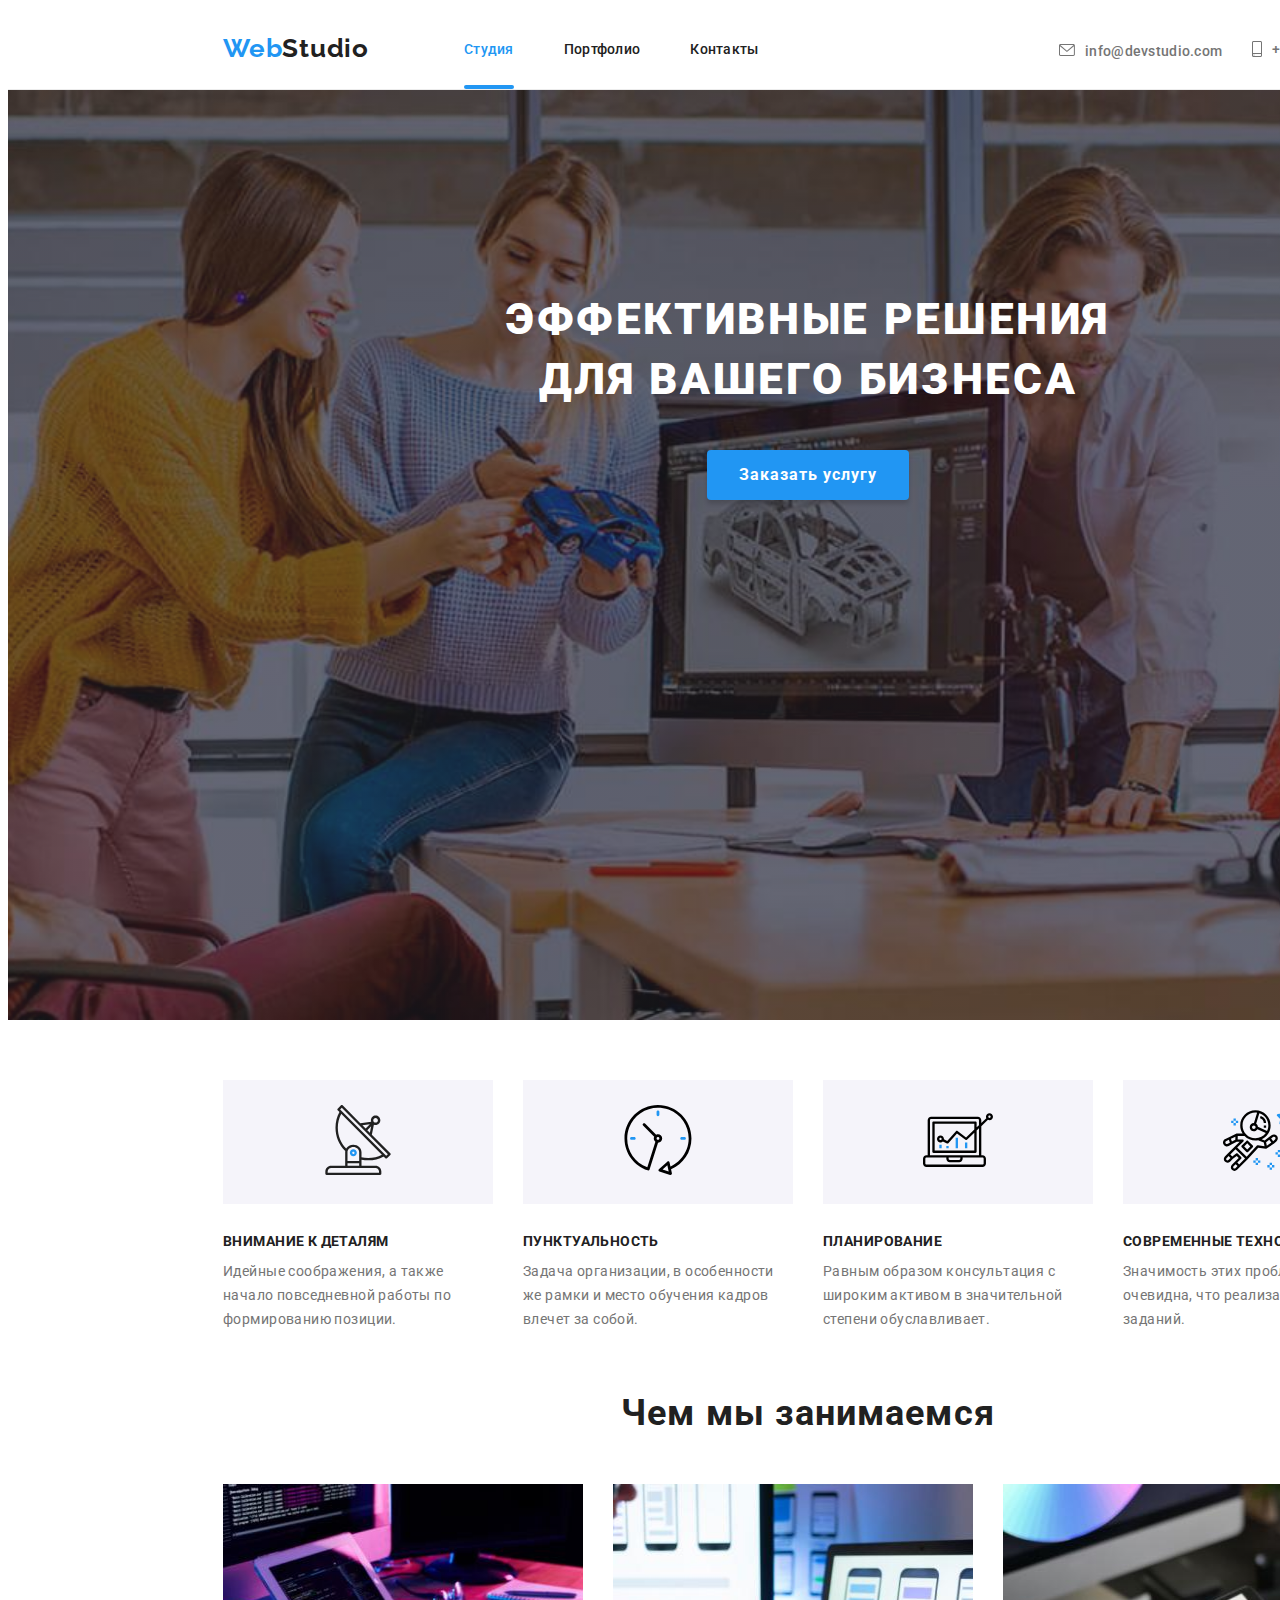
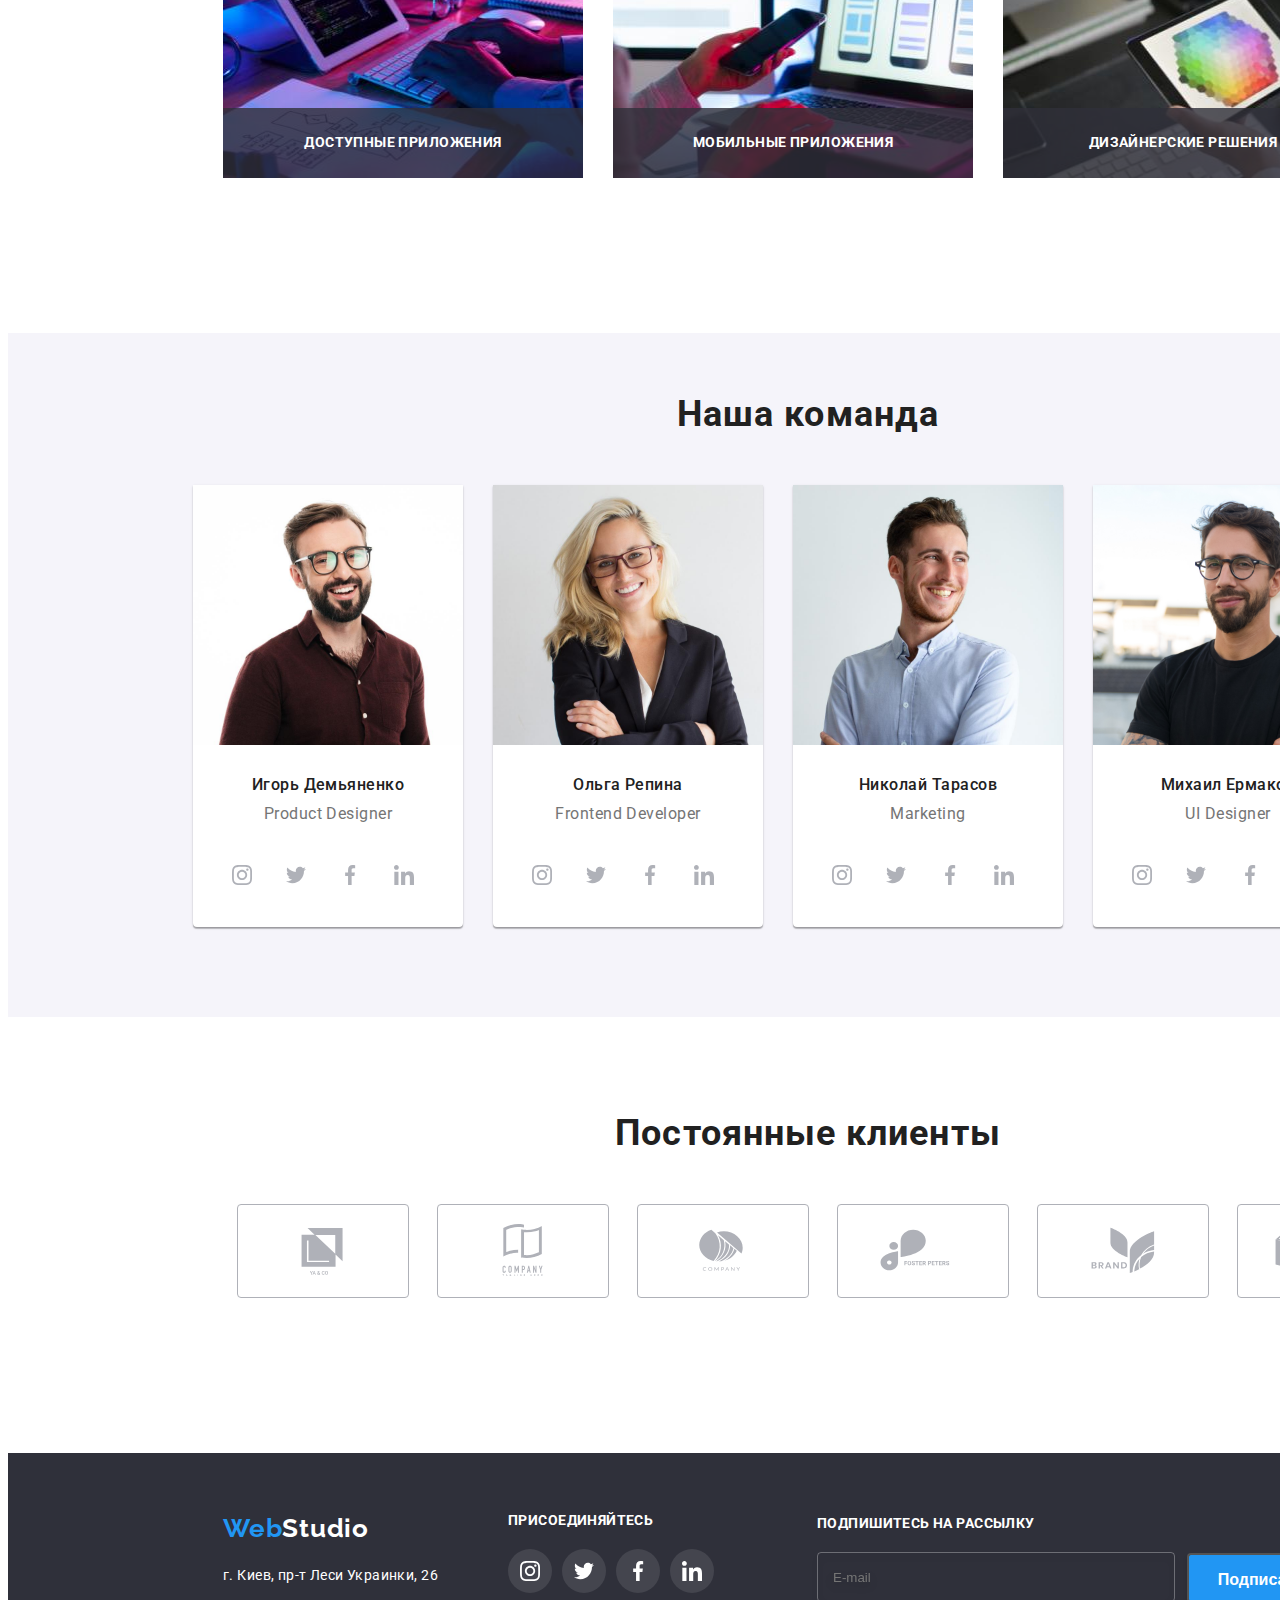
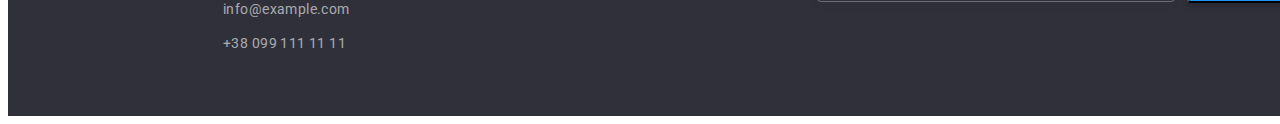
==== commit a53b8e84: "test" ====
--- a/index.html
+++ b/index.html
@@ -28,7 +28,7 @@
     <link rel="stylesheet" href="./css/main.min.css">
   </head>
   <body>
-    <!-- <header class="header">
+    <header class="header">
       <div class="container header-container">
         <nav class="header-container">
           <a
@@ -116,15 +116,15 @@
           </ul>
         </div>
       </div>
-    </header> -->
+    </header>
     <main>
-      <!-- <section class="hero">
+      <section class="hero">
         <div class="hero-container container">
           <h1 class="hero-text">ЭФФЕКТИВНЫЕ РЕШЕНИЯ ДЛЯ ВАШЕГО БИЗНЕСА</h1>
           <button type="button" class="hero-btn" data-modal-open>Заказать услугу</button>
         </div>
-      </section> -->
-      <!-- <section class="feature-container">
+      </section>
+      <section class="feature-container">
         <div class="container">
           <ul class="list feature-list">
             <li class="feature-containers">
@@ -185,8 +185,8 @@
             </li>
           </ul>
         </div>
-      </section> -->
-      <!-- <section class="work">
+      </section>
+      <section class="work">
         <div class="container">
           <h2 class="title">Чем мы занимаемся</h2>
           <ul class="list work-container">
@@ -234,17 +234,16 @@
             </li>
           </ul>
         </div>
-      </section> -->
+      </section>
       <section class="team">
         <div class="container">
           <h2 class="title">Наша команда</h2>
           <ul class="list main-container">
-            <li class="card1 main-img">
+            <li class="main-img">
               <img
                 src="./img/img(3).jpg"
                 alt="Улыбающийся мужчина в коричневой рубашке и очках"
-                width="270"
-                height="260"
+                class="card"
               />
               <div class="main-info">
                 <h3 class="name">Игорь Демьяненко</h3>
@@ -281,12 +280,11 @@
                 </ul>
               </div>
             </li>
-            <li class="card2 main-img">
+            <li class="main-img">
               <img
                 src="./img/img(2).jpg"
                 alt="Улыбающаяся блондинка в белой блузке, в строгом пиджаке и очках"
-                width="270"
-                height="260"
+                class="card"
               />
               <div class="main-info">
                 <h3 class="name">Ольга Репина</h3>
@@ -323,12 +321,11 @@
                 </ul>
               </div>
             </li>
-            <li class="card3 main-img">
+            <li class="main-img">
               <img
                 src="./img/img(1).jpg"
                 alt="Улыбающийся мужчина в голубой рубашке"
-                width="270"
-                height="260"
+                class="card"
               />
               <div class="main-info">
                 <h3 class="name">Николай Тарасов</h3>
@@ -365,12 +362,11 @@
                 </ul>
               </div>
             </li>
-            <li class="card4 main-img">
+            <li class="main-img">
               <img
                 src="./img/img.jpg"
                 alt="Ухмыляющийся мужчина в черной футболке и очках"
-                width="270"
-                height="260"
+                class="card"
               />
               <div class="main-info">
                 <h3 class="name">Михаил Ермаков</h3>
@@ -410,12 +406,12 @@
           </ul>
         </div>
       </section> 
-      <!-- <section class="clients">
+      <section class="clients">
         <div class="container">
           <h2 class="title">Постоянные клиенты</h2>
-          <ul class="list clients-container">
+          <ul class="clients-container list">
             <li class="clients-item">
-              <a href="" class="clients-link">
+              <a href="" class="clients-link" >
                 <svg class="clients-icon" width="110px" height=60px>
                   <use href="./img/icons.svg#icon-logo"></use>
                 </svg>
@@ -458,11 +454,11 @@
             </li>
           </ul>
         </div>
-      </section> -->
+      </section>
     </main>
-    <!-- <footer class="footer">
+    <footer class="footer">
       <div class="container footer-container">
-        <address class="footer-contact">
+        <address class="footer-contacts">
           <a href="https://uk.wikipedia.org/wiki/%D0%92%D0%B5%D0%B1" target="_blank" rel="noopener noreferrer"
             class="footer-logo link">Web<span class="logo-white">Studio</span></a>
           <div class="map">
@@ -529,7 +525,7 @@
           </button>
         </form>
       </div>
-    </footer> -->
+    </footer>
     <div class="backdrop is-hidden" data-modal>
       <div class="modal">
         <button type="button" class="modal-close-btn" data-modal-close>
--- a/css/main.min.css
+++ b/css/main.min.css
@@ -1,2 +1,2 @@
-:root{--header-nav-color: #212121;--header-a-color: #757575;--logo-color: #2196f3;--main-h-color: #212121;--main-p-color: #757575;--footer-addres-color: #ffffff;--footer-a-color: rgba(255, 255, 255, 0.6);--accent-color: #2196f3}.visually-hidden{position:absolute;width:1px;height:1px;margin:-1px;padding:0;white-space:nowrap;clip-path:inset(100%);clip:rect(0 0 0 0);overflow:hidden}body{font-family:"Roboto", sans-serif;background-color:#ffffff}.list{list-style:none}.link{text-decoration:none}.link:hover,.link:focus{color:var(--accent-color)}p,h1,h2,h3,h4,h5,h6{margin:0}ul{margin:0;padding:0}button{cursor:pointer}img{display:block;max-width:100%}.container{margin-left:15px;margin-right:15px}@media screen and (min-width: 480px){.container{width:450px;margin-left:auto;margin-right:auto}}@media screen and (min-width: 768px){.container{width:740px}}@media screen and (min-width: 1200px){.container{width:1170px}}.title{font-weight:700;font-size:36px;line-height:1.17;text-align:center;letter-spacing:0.03em;color:var(--main-h-color);margin-bottom:50px}.social-link{width:100%;height:100%;border-radius:50%;display:flex;align-items:center;justify-content:center;color:#757575;transition:cubic-bezier(0.4, 0, 0.2, 1) 250ms;fill:#afb1b8}.social-link:hover,.social-link:focus{background-color:#2196f3;fill:#ffffff}.footer-social-link{width:100%;height:100%;border-radius:50%;display:flex;align-items:center;justify-content:center;background-color:rgba(255,255,255,0.1);transition:background-color cubic-bezier(0.4, 0, 0.2, 1) 250ms,fill cubic-bezier(0.4, 0, 0.2, 1) 250ms}.footer-social-link:hover,.footer-social-link:focus{background-color:#2196f3;fill:#ffffff}.backdrop{position:fixed;top:0;left:0;width:100vw;height:100vh;background-color:rgba(0,0,0,0.5);transition:opacity 500ms linear, visibility 500ms linear}.backdrop.is-hidden{opacity:0;visibility:hidden;pointer-events:none}.modal{position:absolute;top:50%;left:50%;transform:translate(-50%, -50%);width:450px;height:610px;background-color:#fff;padding:40px}.modal-close-btn{position:absolute;top:8px;right:8px;display:flex;justify-content:center;align-items:center;width:30px;height:30px;border-radius:50%;border:1px solid rgba(0,0,0,0.1);background-color:transparent;padding:0;cursor:pointer;transition:border-color 250ms cubic-bezier(0.4, 0, 0.2, 1)}.modal-close-btn:hover,.modal-close-btn:focus{border-color:#2196f3;fill:#2196f3}.modal_form_message{display:block;font-size:20px;line-height:1.5;text-align:center;letter-spacing:0.03em;color:#212121;transition:border-color 250ms cubic-bezier(0.4, 0, 0.2, 1)}.contact-form-field{display:block;margin-top:15px;margin-bottom:10px;font-weight:400;font-size:12px;line-height:14px;letter-spacing:0.01em;color:#757575}.contact-form-input-wrapper{position:relative;display:block;margin-top:6px}.contact-form-input{width:100%;height:40px;padding-left:42px;border:1px solid rgba(33,33,33,0.2);border-radius:4px;transition:border-color 250ms cubic-bezier(0.4, 0, 0.2, 1),fill 250ms cubic-bezier(0.4, 0, 0.2, 1)}.contact-form-input:focus,.contact-form-input:hover{outline:none;border-color:var(--accent-color);fill:var(--accent-color)}.contact-form-icon{position:absolute;top:50%;left:15px;transform:translateY(-50%);display:block;transition:border-color 250ms cubic-bezier(0.4, 0, 0.2, 1),fill 250ms cubic-bezier(0.4, 0, 0.2, 1)}.contact-form-input:focus+.contact-form-icon,.contact-form-input:hover+.contact-form-icon{outline:none;border-color:var(--accent-color);fill:var(--accent-color)}.contact-form-message{width:100%;height:100px;margin-top:6px;padding:12px 16px;resize:none;border-radius:4px;transition:border-color 250ms linear;border:1px solid rgba(33,33,33,0.2);box-sizing:border-box}.contact-form-message::placeholder{color:rgba(117,117,117,0.5)}.contact-form-message:focus,.contact-form-message:hover{outline:none;border-color:var(--accent-color);fill:var(--accent-color)}.contact-form-checkbox-wrapper{margin-bottom:20px}.contact-form-checkbox-label{display:flex;align-items:center;font-size:12px;line-height:1.16;margin-top:20px;margin-left:15px}.contact-form-checkbox-label::before{display:inline-block;width:16px;height:15px;border:1px solid #212121;border-radius:2px;cursor:pointer;content:'';margin-right:10px}.contact-form-checkbox:focus+.contact-form-checkbox-label::before{border:1px solid var(--accent-color)}.contact-form-checkbox:checked+.contact-form-checkbox-label::before{background-color:var(--accent-color);border:1px solid var(--accent-color);background-image:url("../img/checkbox.svg");justify-content:center;background-repeat:no-repeat;background-position:center}.contact-form-submit-btn{display:block;margin:0 auto;min-width:200px;height:50px;border:1px solid var(--accent-color);border-radius:4px;background-color:#2196F3;color:#fff;font-weight:600;line-height:1.33;letter-spacing:0.06em}.contact-form-submit-btn:hover,.contact-form-submit-btn:focus{background:#188ce8}.checkbox_link{color:#2196f3}@media screen and (min-width: 1200px){.modal{width:530px;height:580px}.contact-form-checkbox-label{font-size:14px;line-height:1.7}}.logo{font-family:Raleway;font-weight:700;font-size:24px;line-height:1.16;letter-spacing:0.03em;color:var(--logo-color);margin-right:88px}.logo-black{color:var(--header-nav-color)}.logo-white{color:var(--footer-addres-color)}.footer-logo{font-family:Raleway;font-weight:700;font-size:26px;line-height:1.19;letter-spacing:0.03em;color:#2196f3}@media screen and (min-width: 770px){.footer-logo{font-family:Raleway;font-weight:700;font-size:26px;line-height:1.19;letter-spacing:0.03em;color:#2196f3}}@media screen and (min-width: 1200px){.logo{font-family:Raleway;font-weight:700;font-size:26px;line-height:1.19;letter-spacing:0.03em;color:var(--logo-color);margin-right:95px}.footer-logo{font-family:Raleway;font-weight:700;font-size:26px;line-height:1.19;letter-spacing:0.03em;color:#2196f3}}.menu-list{display:none}.header-conect{display:none}.header{position:relative;padding-top:10px;padding-bottom:10px;border-bottom:1px solid #ececec}.header-container{display:flex;justify-content:space-between;align-items:center}.mobile-menu-btn{background-color:transparent;line-height:0;border:none;padding:0}@media screen and (min-width: 770px){.mobile-menu-btn{display:none}.mobile-menu{display:none}.menu-list{display:flex}.header-conect{display:block}.header{padding-top:15px;padding-bottom:15px}.header-contact{font-weight:500;font-size:14px;line-height:1.14;letter-spacing:0.02em;color:var(--header-a-color);fill:#757575;transition:color cubic-bezier(0.4, 0, 0.2, 1) 250ms,fill cubic-bezier(0.4, 0, 0.2, 1) 250ms}.header-contact:hover,.header-contact:focus{color:var(--accent-color);fill:var(--accent-color)}.header-mailto{position:relative;top:0.15em}.header-conect{margin-left:auto}.header-tel{margin-top:10px}.header-icon{margin-right:10px}.menu{font-weight:500;font-size:14px;line-height:1.14;letter-spacing:0.02em;color:var(--header-nav-color);position:relative}.menu.current::after{content:"";width:100%;position:absolute;height:4px;border-radius:2px;bottom:-32px;display:block;background-color:#2196f3}.menu-list li:not(:last-child){margin-right:50px}}@media screen and (min-width: 1200px){.header{padding-top:25px;padding-bottom:25px}.header-conect{display:flex}.header-tel{margin-left:30px;margin-top:0px}.header-icon{margin-right:10px}}.mobile-menu{position:absolute;top:0;left:0;background-color:#fff;width:100%;height:100vh;overflow:auto}.mobile-menu{opacity:0;visibility:hidden;pointer-events:none}.mobile-menu.is-open{opacity:1;visibility:visible;pointer-events:auto}.mobile-menu__close-btn{position:absolute;top:10px;right:15px;background-color:transparent;line-height:0;border:none;padding:0}.mobile-menu__close-btn:hover,.mobile-menu__close-btn:focus{fill:var(--accent-color)}.mobile-menu__container{position:relative;padding-top:50px;padding-bottom:50px}.mobile-social-menu{display:flex}.mobile-social-menu li:not(:first-child){border-left:1px solid rgba(33,33,33,0.2)}.mobile-social-menu li:not(:first-child){padding-left:10px;margin-left:10px}.mobile-menu-item{font-weight:500;font-size:40px;line-height:1.175;letter-spacing:0.02em;padding-bottom:35px}.mobile-menu-li{color:black}.mobile-menu-li:hover,.mobile-menu-li:focus{color:var(--accent-color)}.current{color:var(--accent-color)}.mobile-menu__nav{margin-bottom:265px}.mobile-menu-conect_tel{font-weight:500;font-size:34px;line-height:1.17;letter-spacing:0.02em;color:#2196F3}.mobile-menu-conect-tel{margin-bottom:30px}.mobile-menu-conect-mailto{margin-bottom:65px}.mobile-menu-conect_mailto{font-weight:500;font-size:24px;line-height:28px;letter-spacing:0.02em;color:#757575}.mobile-menu-conect_mailto:hover,.mobile-menu-conect_mailto:focus{color:var(--accent-color)}.mobile-social-menu-item{font-weight:500;font-size:18px;line-height:1.22;letter-spacing:0.02em;color:#2196F3}.hero{padding-top:120px;padding-bottom:130px;background-image:linear-gradient(rgba(47,48,58,0.4), rgba(47,48,58,0.4)),url(../img/hero/mobile-bi.jpg);background-color:#2f303a;background-repeat:no-repeat;background-size:cover;background-position:center;min-width:480px;height:400px;margin:0 auto}.hero-text{font-weight:900;font-size:26px;line-height:1.61;text-align:center;letter-spacing:0.06em;text-transform:uppercase;color:var(--footer-addres-color);max-width:700px;margin:0 auto;margin-bottom:40px}@media screen and (min-width: 480px){.hero{max-width:480px}}@media screen and (min-width: 768px){.hero{background-image:linear-gradient(rgba(47,48,58,0.4), rgba(47,48,58,0.4)),url(../img/hero/tablet-bi.jpg);max-width:768px}}@media screen and (min-width: 1200px){.hero{padding-top:200px;padding-bottom:210px;background-image:linear-gradient(rgba(47,48,58,0.4), rgba(47,48,58,0.4)),url(../img/hero/hero-bg.jpg);background-color:#2f303a;max-width:1600px}.hero-text{font-weight:900;font-size:44px;line-height:1.36;text-align:center;letter-spacing:0.06em;text-transform:uppercase;color:var(--footer-addres-color);max-width:700px;margin:0 auto;margin-bottom:40px}}.hero-btn{font-family:Roboto, sans-serif;font-weight:700;font-size:16px;line-height:1.87;display:flex;align-items:center;text-align:center;letter-spacing:0.06em;color:var(--footer-addres-color);background-color:var(--accent-color);padding-left:32px;padding-top:10px;padding-bottom:10px;padding-right:32px;margin:0 auto;border:none;box-shadow:0px 4px 4px rgba(0,0,0,0.15);border-radius:4px}.hero-btn:active{box-shadow:none}.hero-btn:hover,.hero-btn:focus{background:#188ce8}.feature-title{font-weight:700;font-size:14px;line-height:1.14;letter-spacing:0.03em;text-transform:uppercase;color:var(--main-h-color)}.feature-text{font-size:14px;line-height:1.71;letter-spacing:0.03em;color:var(--main-p-color)}.feature-container{margin-top:60px;min-width:450px}.feature-title{display:block;text-align:center;margin-bottom:10px}.feature-containers{max-width:450px;padding:0 auto;margin-bottom:30px}.feature-img{min-width:450px;padding:25px 193px;background:#f5f4fa;margin-bottom:30px}@media screen and (min-width: 768px){.feature-list{display:flex;flex-wrap:wrap;margin-left:-30px;margin-bottom:-30px}.feature-containers{max-width:354px;margin-bottom:30px;flex-basis:calc((100% - 90px) / 3);margin-left:30px}.feature-img{min-width:354px;padding:25px 145px}.feature-title{text-align:left}}@media screen and (min-width: 1200px){.feature-list{flex-wrap:nowrap}.feature-title{margin-bottom:10px}.feature-containers{max-width:270px}.feature-img{padding:25px 100px;background:#f5f4fa;margin-bottom:30px;min-width:0}}.work{display:none}@media screen and (min-width: 1200px){.work-container{display:flex}.work{display:flex;padding-bottom:95px}.work-img-text{font-weight:700;font-size:14px;line-height:1.14;text-align:center;letter-spacing:0.03em;text-transform:uppercase;color:#ffffff;position:absolute;bottom:0;left:0;background:rgba(47,48,58,0.8);padding-top:27px;padding-bottom:27px;width:100%;justify-content:center}.img-work{position:relative}.img-work:not(last-shild){margin-right:30px}}.name{margin-bottom:10px;font-weight:500;font-size:16px;line-height:1.19;letter-spacing:0.03em;text-align:center;color:var(--main-h-color)}.profession{font-size:16px;line-height:1.19;letter-spacing:0.03em;text-align:center;color:var(--main-p-color);margin-bottom:30px}.main-container{display:flex;margin-left:-30px;margin-top:50px}.main-img{flex-basis:calc((100% - 4 * 30px) / 4);margin-left:30px;background:#ffffff;box-shadow:0px 1px 3px rgba(0,0,0,0.12),0px 1px 1px rgba(0,0,0,0.14),0px 2px 1px rgba(0,0,0,0.2);border-radius:0px 0px 4px 4px}.team{padding-top:95px;padding-bottom:95px;background:#f5f4fa}.main-info{padding-bottom:30px;padding-top:30px}.social-item{width:44px;height:44px;margin-right:10px}.social-list{display:flex;justify-content:center}.clients{padding-top:95px;padding-bottom:95px}.clients-title{font-weight:700;font-size:36px;line-height:1.16;text-align:center;letter-spacing:0.03em;color:#212121;margin-bottom:50px}.clients-container{display:flex;justify-content:center}.clients-link{width:170px;height:90px;display:flex;align-items:center;justify-content:center;background-color:rgba(255,255,255,0.1);margin-right:30px;border:1px solid #afb1b8;border-radius:4px;transition:border-color 250ms cubic-bezier(0.4, 0, 0.2, 1),fill 250ms cubic-bezier(0.4, 0, 0.2, 1);fill:#afb1b8}.clients-link:hover,.clients-link:focus{fill:var(--accent-color);border-color:var(--accent-color)}.clients-list{display:flex}.footer-contact{font-size:14px;font-style:normal;line-height:1.71;letter-spacing:0.03em;color:rgba(255,255,255,0.6);min-width:230px;margin-right:70px}.footer{background-color:#2f303a;padding-top:60px;padding-bottom:60px}.address{font-size:14px;line-height:1.71;letter-spacing:0.03em;color:var(--footer-addres-color)}.map{margin-top:20px}.mail{margin-bottom:10px;margin-top:10px}.footer-container{display:flex}.footer-social-list{display:flex}.footer-social-item{width:44px;height:44px;margin-right:10px}.footer-socials{margin-bottom:20px;font-weight:700;font-size:14px;line-height:1.14;letter-spacing:0.03em;text-transform:uppercase;color:#ffffff}.footer-social-icon{fill:#ffffff}.label_input{width:100%;height:50px;margin-top:20px;border:1px solid rgba(255,255,255,0.3);box-sizing:border-box;filter:drop-shadow(0px 4px 4px rgba(0,0,0,0.15));border-radius:4px;background-color:transparent;color:#ffffff;padding:15px;transition:border-color 250ms cubic-bezier(0.4, 0, 0.2, 1)}.label_input:hover,.label_input:focus{border-color:var(--accent-color)}.footer-label{margin-right:12px;width:358px}.footer_subscribe{display:flex;margin-left:93px}.footer_subscribe_btn{width:200px;height:50px;margin-top:38px;background:#2196F3;box-shadow:0px 4px 4px rgba(0,0,0,0.15);border-radius:4px;color:#FFFFFF;font-weight:700;font-size:16px;line-height:1.87;display:flex;justify-content:center;padding-top:10px;transition:border-color 250ms cubic-bezier(0.4, 0, 0.2, 1)}.footer_subscribe_btn:hover,.footer_subscribe_btn:focus{border-color:var(--accent-color)}.footer_button{width:24px;height:24px;margin-left:10px}.proj-name{font-weight:700;font-size:18px;line-height:2;letter-spacing:0.06em;color:var(--main-h-color)}.proj-text{font-size:16px;line-height:1.87;letter-spacing:0.03em;color:var(--main-p-color)}.filter{font-family:Roboto;border:none;font-weight:500;font-size:16px;line-height:1.62;letter-spacing:0.03em;color:var(--main-h-color);border-radius:3px;padding:6px 22px}.filter:hover,.filter:focus{background-color:var(--accent-color);color:var(--footer-addres-color);cursor:pointer;box-shadow:0px 3px 1px rgba(0,0,0,0.1),0px 1px 2px rgba(0,0,0,0.08),0px 2px 2px rgba(0,0,0,0.12);border-radius:4px;transition:cubic-bezier(0.4, 0, 0.2, 1) 250ms}.filters{width:611px;height:54px;left:495px;top:174px}.filtered:not(:last-child){margin-right:10px}.portfolio-btn{border-radius:4px;border-color:#f5f4fa;margin-bottom:50px;display:flex;text-align:center;justify-content:center;height:38px}.portfolio-list{display:flex;flex-wrap:wrap;margin-left:-30px;margin-bottom:-30px}.project{margin-bottom:30px;flex-basis:calc((100% - 90px) / 3);margin-left:30px;transition:box-shadow 250ms cubic-bezier(0.4, 0, 0.2, 1)}.project:hover,.project:focus{box-shadow:0px 1px 1px rgba(0,0,0,0.12),0px 4px 4px rgba(0,0,0,0.06),1px 4px 6px rgba(0,0,0,0.16)}.img-description{border-bottom:1px solid #eeeeee;border-right:1px solid #eeeeee;border-left:1px solid #eeeeee;padding:20px 24px}.portfolio{padding:95px 0}.portfolio-container{margin-top:30px}.project-img-text{position:absolute;top:0;left:0;color:#ffffff;line-height:1.5;background:rgba(33,150,243,0.9);padding:60px 40px;height:100%;transform:translateY(100%);transition:transform 250ms linear;font-size:18px;letter-spacing:0.03em}.project:hover .project-img-text{transform:translateY(0)}.project-img-wrap{position:relative;overflow:hidden}
+:root{--header-nav-color: #212121;--header-a-color: #757575;--logo-color: #2196f3;--main-h-color: #212121;--main-p-color: #757575;--footer-addres-color: #ffffff;--footer-a-color: rgba(255, 255, 255, 0.6);--accent-color: #2196f3}.visually-hidden{position:absolute;width:1px;height:1px;margin:-1px;padding:0;white-space:nowrap;clip-path:inset(100%);clip:rect(0 0 0 0);overflow:hidden}body{font-family:"Roboto", sans-serif;background-color:#ffffff}.list{list-style:none}.link{text-decoration:none}.link:hover,.link:focus{color:var(--accent-color)}p,h1,h2,h3,h4,h5,h6{margin:0}ul{margin:0;padding:0}button{cursor:pointer}img{display:block;max-width:100%}.container{margin-left:15px;margin-right:15px}@media screen and (min-width: 480px){.container{width:450px;margin-left:auto;margin-right:auto}}@media screen and (min-width: 768px){.container{width:740px}}@media screen and (min-width: 1200px){.container{width:1170px}}.title{font-weight:700;font-size:28px;line-height:1.18;text-align:center;letter-spacing:0.03em;margin-bottom:30px;color:var(--main-h-color)}@media screen and (min-width: 1200px){.title{font-weight:700;font-size:36px;line-height:1.17;letter-spacing:0.03em;color:var(--main-h-color);margin-bottom:50px}}.social-link{width:100%;height:100%;border-radius:50%;display:flex;align-items:center;justify-content:center;color:#757575;transition:cubic-bezier(0.4, 0, 0.2, 1) 250ms;fill:#afb1b8}.social-link:hover,.social-link:focus{background-color:#2196f3;fill:#ffffff}.footer-social-link{width:100%;height:100%;border-radius:50%;display:flex;align-items:center;justify-content:center;background-color:rgba(255,255,255,0.1);transition:background-color cubic-bezier(0.4, 0, 0.2, 1) 250ms,fill cubic-bezier(0.4, 0, 0.2, 1) 250ms}.footer-social-link:hover,.footer-social-link:focus{background-color:#2196f3;fill:#ffffff}.backdrop{position:fixed;top:0;left:0;width:100vw;height:100vh;background-color:rgba(0,0,0,0.5);transition:opacity 500ms linear, visibility 500ms linear}.backdrop.is-hidden{opacity:0;visibility:hidden;pointer-events:none}.modal{position:absolute;top:50%;left:50%;transform:translate(-50%, -50%);width:450px;height:610px;background-color:#fff;padding:40px}.modal-close-btn{position:absolute;top:8px;right:8px;display:flex;justify-content:center;align-items:center;width:30px;height:30px;border-radius:50%;border:1px solid rgba(0,0,0,0.1);background-color:transparent;padding:0;cursor:pointer;transition:border-color 250ms cubic-bezier(0.4, 0, 0.2, 1)}.modal-close-btn:hover,.modal-close-btn:focus{border-color:#2196f3;fill:#2196f3}.modal_form_message{display:block;font-size:20px;line-height:1.5;text-align:center;letter-spacing:0.03em;color:#212121;transition:border-color 250ms cubic-bezier(0.4, 0, 0.2, 1)}.contact-form-field{display:block;margin-top:15px;margin-bottom:10px;font-weight:400;font-size:12px;line-height:14px;letter-spacing:0.01em;color:#757575}.contact-form-input-wrapper{position:relative;display:block;margin-top:6px}.contact-form-input{width:100%;height:40px;padding-left:42px;border:1px solid rgba(33,33,33,0.2);border-radius:4px;transition:border-color 250ms cubic-bezier(0.4, 0, 0.2, 1),fill 250ms cubic-bezier(0.4, 0, 0.2, 1)}.contact-form-input:focus,.contact-form-input:hover{outline:none;border-color:var(--accent-color);fill:var(--accent-color)}.contact-form-icon{position:absolute;top:50%;left:15px;transform:translateY(-50%);display:block;transition:border-color 250ms cubic-bezier(0.4, 0, 0.2, 1),fill 250ms cubic-bezier(0.4, 0, 0.2, 1)}.contact-form-input:focus+.contact-form-icon,.contact-form-input:hover+.contact-form-icon{outline:none;border-color:var(--accent-color);fill:var(--accent-color)}.contact-form-message{width:100%;height:100px;margin-top:6px;padding:12px 16px;resize:none;border-radius:4px;transition:border-color 250ms linear;border:1px solid rgba(33,33,33,0.2);box-sizing:border-box}.contact-form-message::placeholder{color:rgba(117,117,117,0.5)}.contact-form-message:focus,.contact-form-message:hover{outline:none;border-color:var(--accent-color);fill:var(--accent-color)}.contact-form-checkbox-wrapper{margin-bottom:20px}.contact-form-checkbox-label{display:flex;align-items:center;font-size:12px;line-height:1.16;margin-top:20px;margin-left:15px}.contact-form-checkbox-label::before{display:inline-block;width:16px;height:15px;border:1px solid #212121;border-radius:2px;cursor:pointer;content:'';margin-right:10px}.contact-form-checkbox:focus+.contact-form-checkbox-label::before{border:1px solid var(--accent-color)}.contact-form-checkbox:checked+.contact-form-checkbox-label::before{background-color:var(--accent-color);border:1px solid var(--accent-color);background-image:url("../img/checkbox.svg");justify-content:center;background-repeat:no-repeat;background-position:center}.contact-form-submit-btn{display:block;margin:0 auto;min-width:200px;height:50px;border:1px solid var(--accent-color);border-radius:4px;background-color:#2196F3;color:#fff;font-weight:600;line-height:1.33;letter-spacing:0.06em}.contact-form-submit-btn:hover,.contact-form-submit-btn:focus{background:#188ce8}.checkbox_link{color:#2196f3}@media screen and (min-width: 1200px){.modal{width:530px;height:580px}.contact-form-checkbox-label{font-size:14px;line-height:1.7}}.logo{font-family:Raleway;font-weight:700;font-size:24px;line-height:1.16;letter-spacing:0.03em;color:var(--logo-color);margin-right:88px}.logo-black{color:var(--header-nav-color)}.logo-white{color:var(--footer-addres-color)}.footer-logo{font-family:Raleway;font-weight:700;font-size:26px;line-height:1.19;letter-spacing:0.03em;color:#2196f3}@media screen and (min-width: 770px){.footer-logo{font-family:Raleway;font-weight:700;font-size:26px;line-height:1.19;letter-spacing:0.03em;color:#2196f3}}@media screen and (min-width: 1200px){.logo{font-family:Raleway;font-weight:700;font-size:26px;line-height:1.19;letter-spacing:0.03em;color:var(--logo-color);margin-right:95px}.footer-logo{font-family:Raleway;font-weight:700;font-size:26px;line-height:1.19;letter-spacing:0.03em;color:#2196f3}}.header{min-width:450px}.menu-list{display:none}.header-conect{display:none}.header{position:relative;padding-top:10px;padding-bottom:10px;border-bottom:1px solid #ececec}.header-container{display:flex;justify-content:space-between;align-items:center}.mobile-menu-btn{background-color:transparent;line-height:0;border:none;padding:0}@media screen and (min-width: 768px){.mobile-menu-btn{display:none}.mobile-menu{display:none}.menu-list{display:flex}.header-conect{display:block}.header{padding-top:15px;padding-bottom:15px}.header-contact{font-weight:500;font-size:14px;line-height:1.14;letter-spacing:0.02em;color:var(--header-a-color);fill:#757575;transition:color cubic-bezier(0.4, 0, 0.2, 1) 250ms,fill cubic-bezier(0.4, 0, 0.2, 1) 250ms}.header-contact:hover,.header-contact:focus{color:var(--accent-color);fill:var(--accent-color)}.header-mailto{position:relative;top:0.15em}.header-conect{margin-left:auto}.header-tel{margin-top:10px}.header-icon{margin-right:10px}.menu{font-weight:500;font-size:14px;line-height:1.14;letter-spacing:0.02em;color:var(--header-nav-color);position:relative}.menu.current::after{content:"";width:100%;position:absolute;height:4px;border-radius:2px;bottom:-32px;display:block;background-color:#2196f3}.menu-list li:not(:last-child){margin-right:50px}}@media screen and (min-width: 1200px){.header{min-width:1600px;padding-top:25px;padding-bottom:25px}.header-conect{display:flex}.header-tel{margin-left:30px;margin-top:0px}.header-icon{margin-right:10px}}.mobile-menu{position:absolute;top:0;left:0;background-color:#fff;width:100%;height:100vh;overflow:auto}.mobile-menu{opacity:0;visibility:hidden;pointer-events:none}.mobile-menu.is-open{opacity:1;visibility:visible;pointer-events:auto}.mobile-menu__close-btn{position:absolute;top:10px;right:15px;background-color:transparent;line-height:0;border:none;padding:0}.mobile-menu__close-btn:hover,.mobile-menu__close-btn:focus{fill:var(--accent-color)}.mobile-menu__container{position:relative;padding-top:50px;padding-bottom:50px}.mobile-social-menu{display:flex}.mobile-social-menu li:not(:first-child){border-left:1px solid rgba(33,33,33,0.2)}.mobile-social-menu li:not(:first-child){padding-left:10px;margin-left:10px}.mobile-menu-item{font-weight:500;font-size:40px;line-height:1.175;letter-spacing:0.02em;padding-bottom:35px}.mobile-menu-li{color:black}.mobile-menu-li:hover,.mobile-menu-li:focus{color:var(--accent-color)}.current{color:var(--accent-color)}.mobile-menu__nav{margin-bottom:265px}.mobile-menu-conect_tel{font-weight:500;font-size:34px;line-height:1.17;letter-spacing:0.02em;color:#2196F3}.mobile-menu-conect-tel{margin-bottom:30px}.mobile-menu-conect-mailto{margin-bottom:65px}.mobile-menu-conect_mailto{font-weight:500;font-size:24px;line-height:28px;letter-spacing:0.02em;color:#757575}.mobile-menu-conect_mailto:hover,.mobile-menu-conect_mailto:focus{color:var(--accent-color)}.mobile-social-menu-item{font-weight:500;font-size:18px;line-height:1.22;letter-spacing:0.02em;color:#2196F3}.hero{padding-top:120px;padding-bottom:130px;background-image:linear-gradient(rgba(47,48,58,0.4), rgba(47,48,58,0.4)),url(../img/hero/mobile-bi.jpg);background-color:#2f303a;background-repeat:no-repeat;background-size:cover;background-position:center;min-width:480px;height:400px;margin:0 auto}.hero-text{font-weight:900;font-size:26px;line-height:1.61;text-align:center;letter-spacing:0.06em;text-transform:uppercase;color:var(--footer-addres-color);max-width:700px;margin:0 auto;margin-bottom:40px}@media screen and (min-width: 480px){.hero{max-width:480px}}@media screen and (min-width: 768px){.hero{background-image:linear-gradient(rgba(47,48,58,0.4), rgba(47,48,58,0.4)),url(../img/hero/tablet-bi.jpg);max-width:768px}}@media screen and (min-width: 1200px){.hero{background-image:linear-gradient(rgba(47,48,58,0.4), rgba(47,48,58,0.4)),url(../img/hero/hero-bg.jpg);background-color:#2f303a;min-width:1600px;height:600px;padding-top:200px}.hero-text{font-weight:900;font-size:44px;line-height:1.36;text-align:center;letter-spacing:0.06em;text-transform:uppercase;color:var(--footer-addres-color);max-width:700px;margin:0 auto;margin-bottom:40px}}.hero-btn{font-family:Roboto, sans-serif;font-weight:700;font-size:16px;line-height:1.87;display:flex;align-items:center;text-align:center;letter-spacing:0.06em;color:var(--footer-addres-color);background-color:var(--accent-color);padding-left:32px;padding-top:10px;padding-bottom:10px;padding-right:32px;margin:0 auto;border:none;box-shadow:0px 4px 4px rgba(0,0,0,0.15);border-radius:4px}.hero-btn:active{box-shadow:none}.hero-btn:hover,.hero-btn:focus{background:#188ce8}.feature-title{font-weight:700;font-size:14px;line-height:1.14;letter-spacing:0.03em;text-transform:uppercase;color:var(--main-h-color)}.feature-text{font-size:14px;line-height:1.71;letter-spacing:0.03em;color:var(--main-p-color)}.feature-container{margin-top:60px;min-width:450px}.feature-title{display:block;text-align:center;margin-bottom:10px}.feature-containers{max-width:450px;padding:0 auto;margin-bottom:30px}.feature-img{min-width:450px;padding:25px 193px;background:#f5f4fa;margin-bottom:30px}@media screen and (min-width: 768px){.feature-list{display:flex;flex-wrap:wrap;margin-left:-30px;margin-bottom:-30px}.feature-containers{max-width:354px;margin-bottom:30px;flex-basis:calc((100% - 90px) / 3);margin-left:30px}.feature-img{min-width:354px;padding:25px 145px}.feature-title{text-align:left}}@media screen and (min-width: 1200px){.feature-list{flex-wrap:nowrap}.feature-title{margin-bottom:10px}.feature-containers{max-width:270px}.feature-img{padding:25px 100px;background:#f5f4fa;margin-bottom:30px;min-width:0}.feature-container{min-width:1600px}}.work{display:none}@media screen and (min-width: 1200px){.work-container{display:flex}.work{display:flex;padding-bottom:95px;margin-top:60px;min-width:1600px}.work-img-text{font-weight:700;font-size:14px;line-height:1.14;text-align:center;letter-spacing:0.03em;text-transform:uppercase;color:#ffffff;position:absolute;bottom:0;left:0;background:rgba(47,48,58,0.8);padding-top:27px;padding-bottom:27px;width:100%;justify-content:center}.img-work{position:relative}.img-work:not(last-shild){margin-right:30px}}.team{min-width:450px}.name{margin-bottom:10px;font-weight:500;font-size:16px;line-height:1.19;letter-spacing:0.03em;text-align:center;color:var(--main-h-color)}.profession{font-size:16px;line-height:1.19;letter-spacing:0.03em;text-align:center;color:var(--main-p-color);margin-bottom:30px}.main-img{background:#ffffff;box-shadow:0px 1px 3px rgba(0,0,0,0.12),0px 1px 1px rgba(0,0,0,0.14),0px 2px 1px rgba(0,0,0,0.2);border-radius:0px 0px 4px 4px;margin-bottom:30px}.main-info{padding-bottom:30px;padding-top:30px}.social-item{width:44px;height:44px;margin-right:10px}.social-list{display:flex;justify-content:center}.team{margin-top:60px;padding-top:60px;padding-bottom:60px;background:#f5f4fa}.card{height:460px}@media screen and (min-width: 768px){.main-container{display:flex;flex-wrap:wrap}.main-img{flex-basis:calc((100% - 2 * 30px) / 2);margin-right:30px}.card{width:354px;height:374px}}@media screen and (min-width: 1200px){.team{min-width:1600px}.main-container{display:flex;flex-wrap:none;margin-left:-30px;margin-top:50px}.main-img{flex-basis:calc((100% - 4 * 30px) / 4)}.card{width:270px;height:260px}}.clients{min-width:450px}.clients-title{font-weight:700;font-size:36px;line-height:1.16;text-align:center;letter-spacing:0.03em;color:#212121;margin-bottom:50px}.clients-link{width:210px;height:92px;display:flex;align-items:center;justify-content:center;background-color:rgba(255,255,255,0.1);border:1px solid #afb1b8;border-radius:4px;transition:border-color 250ms cubic-bezier(0.4, 0, 0.2, 1),fill 250ms cubic-bezier(0.4, 0, 0.2, 1);fill:#afb1b8}.clients-link:hover,.clients-link:focus{fill:var(--accent-color);border-color:var(--accent-color)}.clients-item{flex-basis:calc((100% - 2 * 30px) / 2);margin-bottom:30px;margin-right:30px}.clients-container{display:flex;flex-wrap:wrap;justify-content:center;margin-right:-30px;margin-bottom:60px}@media screen and (min-width: 768px){.clients-item{flex-basis:calc((100% - 3 * 30px) / 3);margin-bottom:30px;margin-right:30px}.clients-link{width:226px;height:96px}}@media screen and (min-width: 1200px){.clients{min-width:1600px;padding-top:95px;padding-bottom:95px}.clients-item{flex-basis:calc((100% - 6 * 30px) / 6);margin:0 auto}.clients-container{display:flex;flex-wrap:wrap;justify-content:center}.clients-link{width:170px;height:92px}}.footer-container{min-width:450px}.footer_subscribe_btn{width:200px;height:50px;margin:0 auto;background:#2196F3;box-shadow:0px 4px 4px rgba(0,0,0,0.15);border-radius:4px;color:#FFFFFF;font-weight:700;font-size:16px;line-height:1.87;display:flex;justify-content:center;padding-top:10px;transition:border-color 250ms cubic-bezier(0.4, 0, 0.2, 1)}.footer_subscribe_btn:hover,.footer_subscribe_btn:focus{border-color:var(--accent-color)}.footer-contact{font-style:normal;font-size:14px;line-height:1.71;letter-spacing:0.03em;color:rgba(255,255,255,0.6);min-width:230px;text-align:center;margin-bottom:60px}.footer{background-color:#2f303a;padding-top:60px;padding-bottom:60px}.address{font-size:14px;line-height:1.71;letter-spacing:0.03em;color:var(--footer-addres-color)}.map{font-style:normal;margin-top:20px}.mail{margin-bottom:10px;margin-top:10px}.footer-social-item{width:44px;height:44px;margin-right:10px}.footer-socials{margin-bottom:20px;font-weight:700;font-size:14px;line-height:1.14;letter-spacing:0.03em;text-transform:uppercase;color:#ffffff}.footer-social-icon{fill:#ffffff}.label_input{width:100%;height:50px;margin-top:20px;border:1px solid rgba(255,255,255,0.3);box-sizing:border-box;filter:drop-shadow(0px 4px 4px rgba(0,0,0,0.15));border-radius:4px;background-color:transparent;color:#ffffff;padding:15px;transition:border-color 250ms cubic-bezier(0.4, 0, 0.2, 1);margin-bottom:20px}.label_input:hover,.label_input:focus{border-color:var(--accent-color)}.footer_button{width:24px;height:24px;margin-left:10px}.footer-social-list{display:flex;justify-content:center}.footer-social{text-align:center;margin-bottom:60px}.footer_subscribe{text-align:center}.footer-contacts{font-style:normal;text-align:center;margin-bottom:60px}@media screen and (min-width: 768px){.footer-container{display:flex;flex-wrap:wrap}.footer-container{max-width:748px;justify-content:space-between}.footer_subscribe{margin:0 auto}.footer-contacts{margin-left:50px;text-align:center;margin-bottom:60px}.footer-social{margin-right:74px}}@media screen and (min-width: 1200px){.footer{min-width:1600px}.footer-container{max-width:1200px;justify-content:left;flex-wrap:nowrap}.footer_subscribe{text-align:left;display:flex;margin:0}.footer-contacts{text-align:left;margin:0;margin-right:70px}.footer-social{text-align:left;margin-right:93px}.footer-label{max-width:358px}.footer_subscribe_btn{margin-left:12px;margin-top:40px}}.project-img-text{position:absolute;top:0;left:0;color:#ffffff;line-height:1.5;background:rgba(33,150,243,0.9);padding:50px 25px;height:100%;transform:translateY(100%);transition:transform 250ms linear;font-size:18px;letter-spacing:0.03em}.project:hover .project-img-text{transform:translateY(0)}.proj-name{font-weight:700;font-size:18px;line-height:2;letter-spacing:0.06em;color:var(--main-h-color)}.proj-text{font-size:16px;line-height:1.87;letter-spacing:0.03em;color:var(--main-p-color)}.filter{font-family:Roboto;border:none;font-weight:500;font-size:16px;line-height:1.62;letter-spacing:0.03em;color:var(--main-h-color);border-radius:3px;padding:6px 22px}.filter:hover,.filter:focus{background-color:var(--accent-color);color:var(--footer-addres-color);cursor:pointer;box-shadow:0px 3px 1px rgba(0,0,0,0.1),0px 1px 2px rgba(0,0,0,0.08),0px 2px 2px rgba(0,0,0,0.12);border-radius:4px;transition:cubic-bezier(0.4, 0, 0.2, 1) 250ms}.filters{width:611px;height:54px;left:495px;top:174px}.filtered:not(:last-child){margin-right:10px;margin-bottom:15px}.project{margin-bottom:30px;flex-basis:calc((100% - 90px) / 3);margin-left:30px;transition:box-shadow 250ms cubic-bezier(0.4, 0, 0.2, 1)}.project:hover,.project:focus{box-shadow:0px 1px 1px rgba(0,0,0,0.12),0px 4px 4px rgba(0,0,0,0.06),1px 4px 6px rgba(0,0,0,0.16)}.img-description{border-bottom:1px solid #eeeeee;border-right:1px solid #eeeeee;border-left:1px solid #eeeeee;padding:20px 24px}.portfolio{padding:95px 0}.portfolio-container{margin-top:30px}.project-img-wrap{position:relative;overflow:hidden}.portfolio-filtered{display:flex;flex-wrap:wrap}@media screen and (min-width: 768px){.portfolio-filtered{justify-content:center}.portfolio-list{display:flex;flex-wrap:wrap}.project{flex-basis:calc((100% - 2 * 30px) / 2)}}@media screen and (min-width: 1200px){.portfolio-btn{border-radius:4px;border-color:#f5f4fa;margin-bottom:50px;display:flex;text-align:center;justify-content:center;height:38px}.portfolio{min-width:1600px}.project{flex-basis:calc((100% - 3 * 30px) / 3)}}
 /*# sourceMappingURL=main.min.css.map */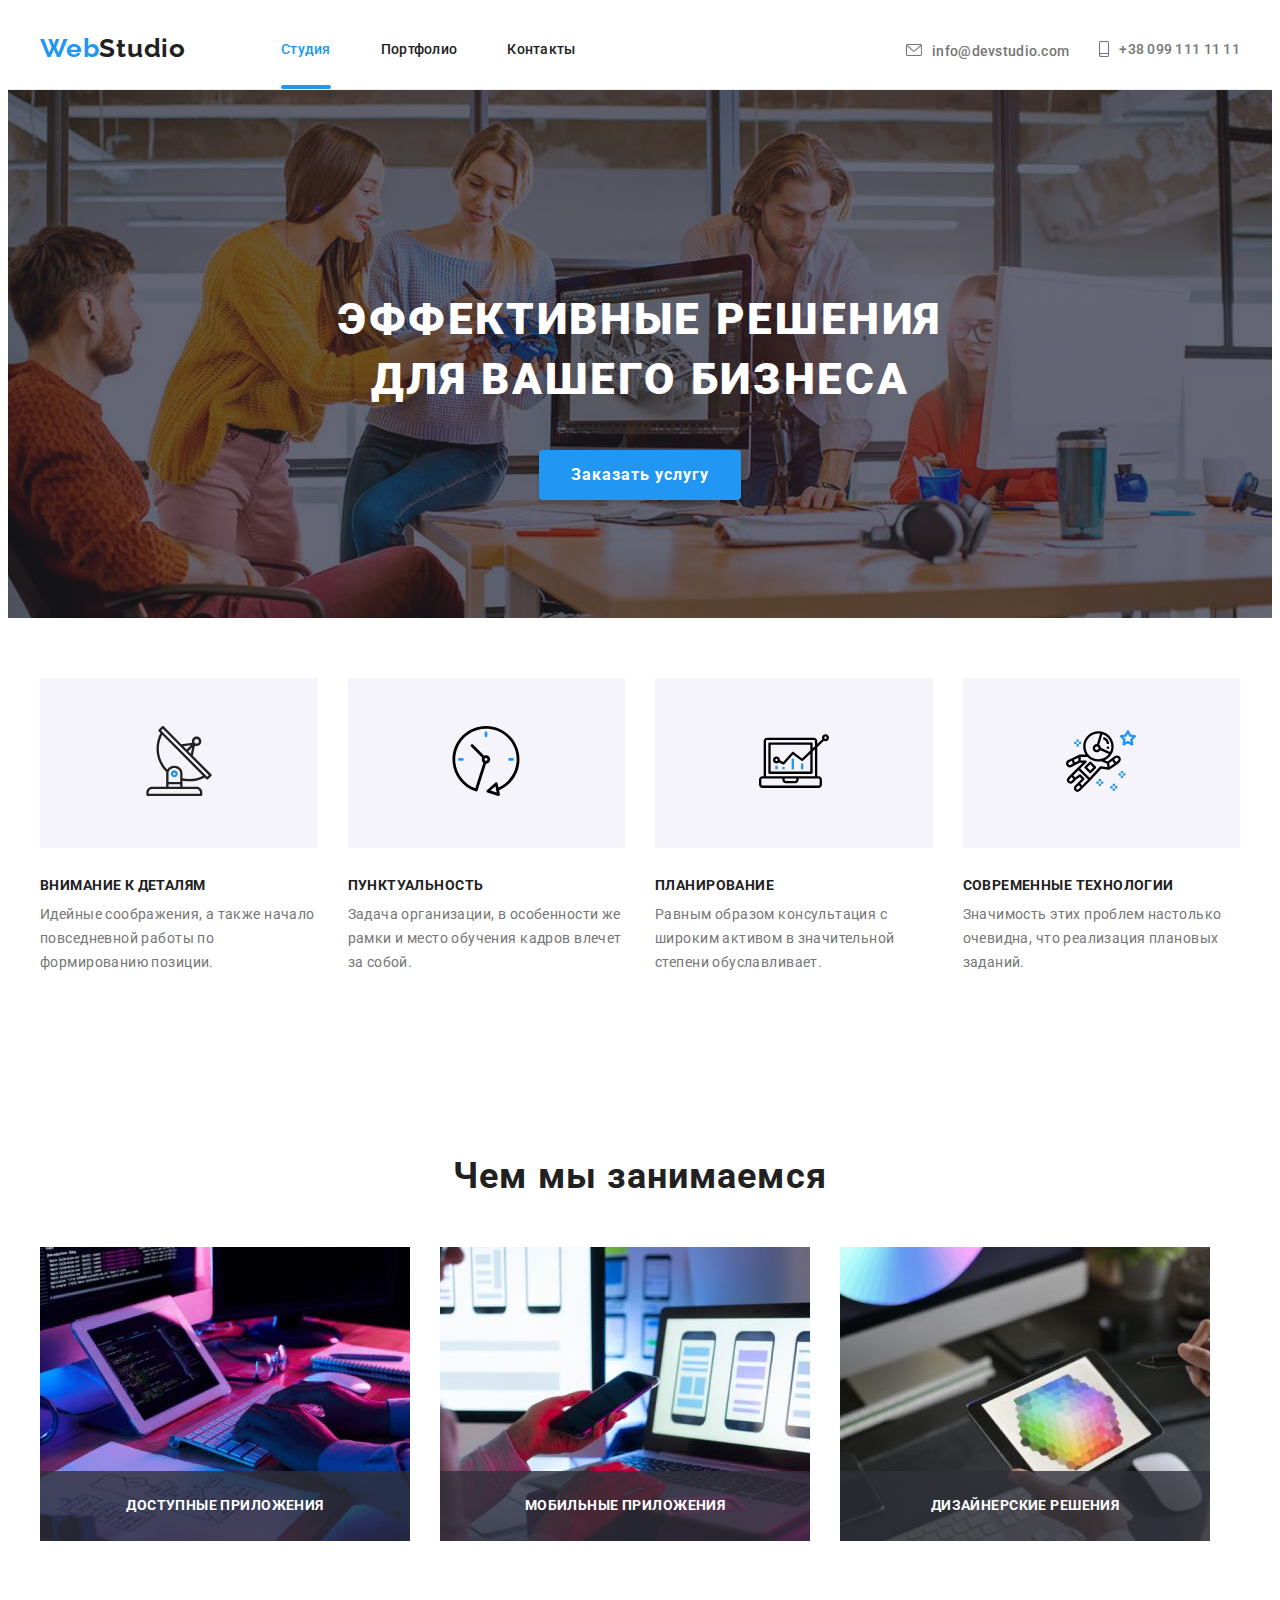
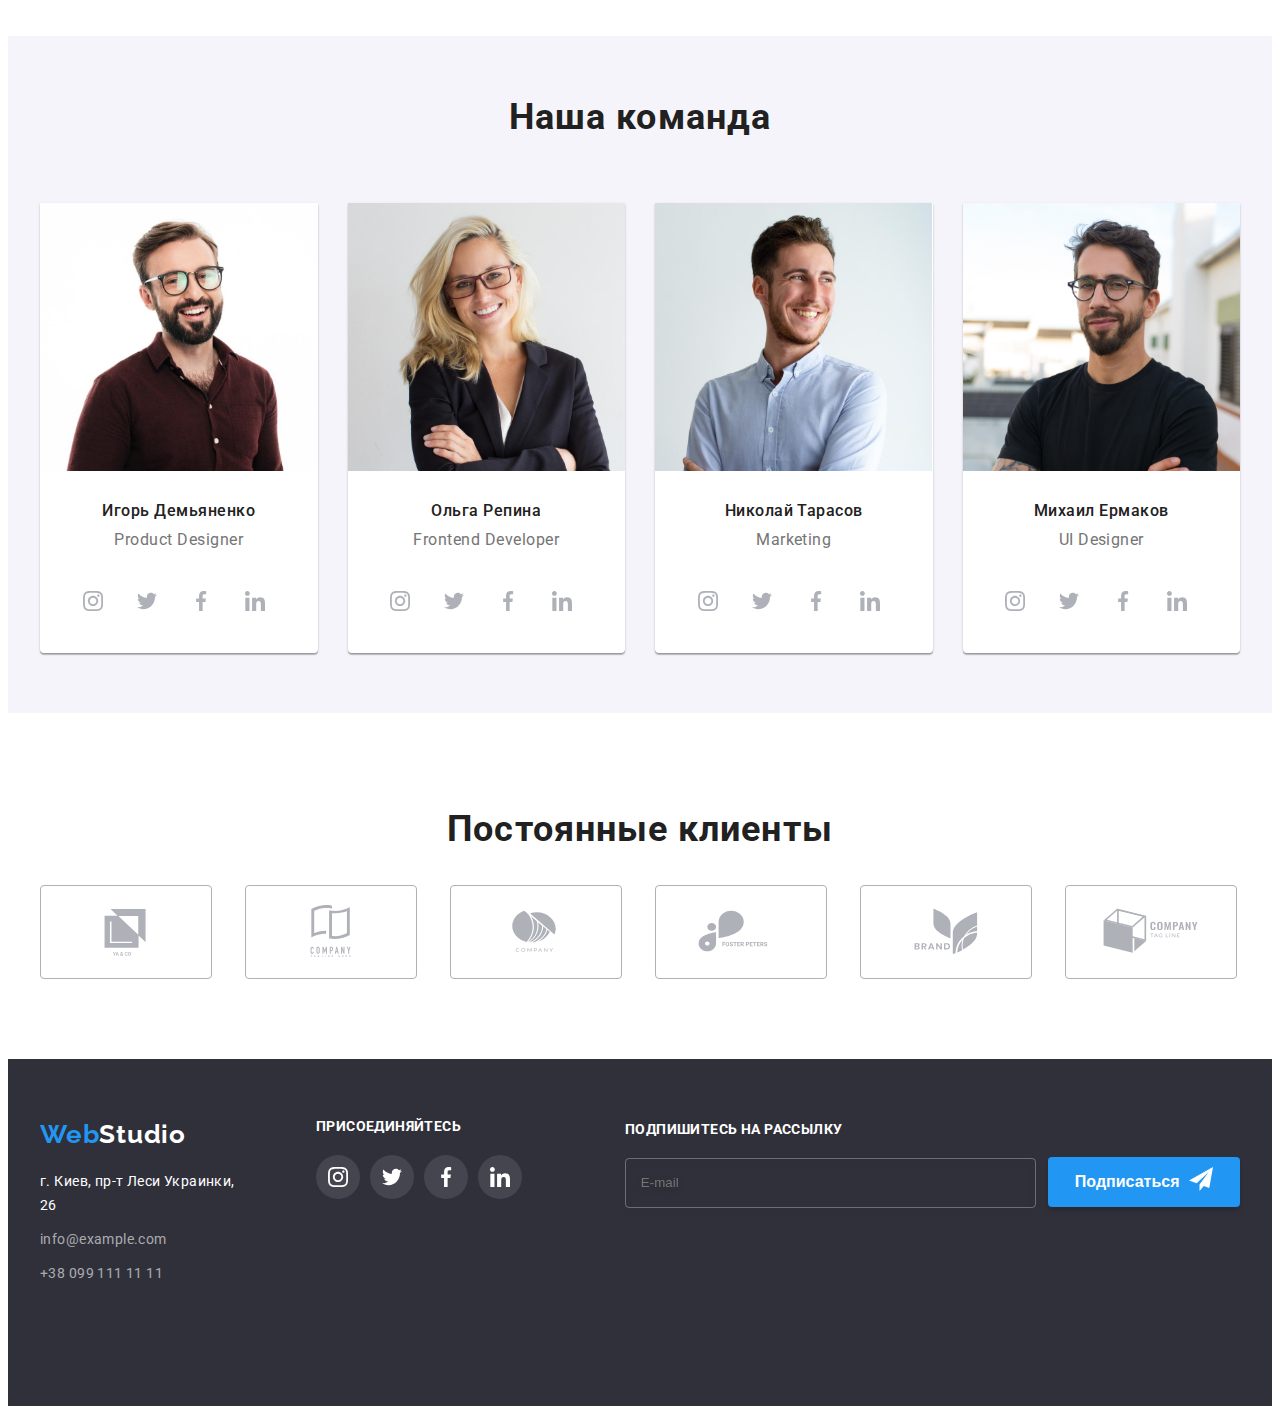
==== commit 7f90f556: "hws" ====
--- a/index.html
+++ b/index.html
@@ -24,7 +24,6 @@
       crossorigin="anonymous"
       referrerpolicy="no-referrer"
     />
-    <link rel="stylesheet" href="./css/style.css" />
     <link rel="stylesheet" href="./css/main.min.css">
   </head>
   <body>
@@ -193,7 +192,7 @@
             <li class="img-work">
               <div class="work-img-wrap">
               <img
-                src="./img/box1.jpg"
+                src="./img/work/box1.jpg"
                 alt="Человек работает за пк с маленьким монитором с кодом"
                 width="370"
                 height="294"
@@ -207,7 +206,7 @@
             <li class="img-work">
               <div class="work-img-wrap">
               <img
-                src="./img/box2.jpg"
+                src="./img/work/box2.jpg"
                 alt="Человек работает над дизайном программы для телефона при этом держа телефон в руках"
                 width="370"
                 height="294"
@@ -221,7 +220,7 @@
             <li class="img-work">
               <div class="work-img-wrap">
               <img
-                src="./img/box3.jpg"
+                src="./img/work/box3.jpg"
                 alt="Человек работает на планшете с цветовой палитрой"
                 width="370"
                 height="294"
@@ -241,7 +240,7 @@
           <ul class="list main-container">
             <li class="main-img">
               <img
-                src="./img/img(3).jpg"
+                src="./img/team/img(3).jpg"
                 alt="Улыбающийся мужчина в коричневой рубашке и очках"
                 class="card"
               />
@@ -282,7 +281,7 @@
             </li>
             <li class="main-img">
               <img
-                src="./img/img(2).jpg"
+                src="./img/team/img(2).jpg"
                 alt="Улыбающаяся блондинка в белой блузке, в строгом пиджаке и очках"
                 class="card"
               />
@@ -323,7 +322,7 @@
             </li>
             <li class="main-img">
               <img
-                src="./img/img(1).jpg"
+                src="./img/team/img(1).jpg"
                 alt="Улыбающийся мужчина в голубой рубашке"
                 class="card"
               />
@@ -364,7 +363,7 @@
             </li>
             <li class="main-img">
               <img
-                src="./img/img.jpg"
+                src="./img/team/img.jpg"
                 alt="Ухмыляющийся мужчина в черной футболке и очках"
                 class="card"
               />
--- a/css/main.min.css
+++ b/css/main.min.css
@@ -1,2 +1,2 @@
-:root{--header-nav-color: #212121;--header-a-color: #757575;--logo-color: #2196f3;--main-h-color: #212121;--main-p-color: #757575;--footer-addres-color: #ffffff;--footer-a-color: rgba(255, 255, 255, 0.6);--accent-color: #2196f3}.visually-hidden{position:absolute;width:1px;height:1px;margin:-1px;padding:0;white-space:nowrap;clip-path:inset(100%);clip:rect(0 0 0 0);overflow:hidden}body{font-family:"Roboto", sans-serif;background-color:#ffffff}.list{list-style:none}.link{text-decoration:none}.link:hover,.link:focus{color:var(--accent-color)}p,h1,h2,h3,h4,h5,h6{margin:0}ul{margin:0;padding:0}button{cursor:pointer}img{display:block;max-width:100%}.container{margin-left:15px;margin-right:15px}@media screen and (min-width: 480px){.container{width:450px;margin-left:auto;margin-right:auto}}@media screen and (min-width: 768px){.container{width:740px}}@media screen and (min-width: 1200px){.container{width:1170px}}.title{font-weight:700;font-size:28px;line-height:1.18;text-align:center;letter-spacing:0.03em;margin-bottom:30px;color:var(--main-h-color)}@media screen and (min-width: 1200px){.title{font-weight:700;font-size:36px;line-height:1.17;letter-spacing:0.03em;color:var(--main-h-color);margin-bottom:50px}}.social-link{width:100%;height:100%;border-radius:50%;display:flex;align-items:center;justify-content:center;color:#757575;transition:cubic-bezier(0.4, 0, 0.2, 1) 250ms;fill:#afb1b8}.social-link:hover,.social-link:focus{background-color:#2196f3;fill:#ffffff}.footer-social-link{width:100%;height:100%;border-radius:50%;display:flex;align-items:center;justify-content:center;background-color:rgba(255,255,255,0.1);transition:background-color cubic-bezier(0.4, 0, 0.2, 1) 250ms,fill cubic-bezier(0.4, 0, 0.2, 1) 250ms}.footer-social-link:hover,.footer-social-link:focus{background-color:#2196f3;fill:#ffffff}.backdrop{position:fixed;top:0;left:0;width:100vw;height:100vh;background-color:rgba(0,0,0,0.5);transition:opacity 500ms linear, visibility 500ms linear}.backdrop.is-hidden{opacity:0;visibility:hidden;pointer-events:none}.modal{position:absolute;top:50%;left:50%;transform:translate(-50%, -50%);width:450px;height:610px;background-color:#fff;padding:40px}.modal-close-btn{position:absolute;top:8px;right:8px;display:flex;justify-content:center;align-items:center;width:30px;height:30px;border-radius:50%;border:1px solid rgba(0,0,0,0.1);background-color:transparent;padding:0;cursor:pointer;transition:border-color 250ms cubic-bezier(0.4, 0, 0.2, 1)}.modal-close-btn:hover,.modal-close-btn:focus{border-color:#2196f3;fill:#2196f3}.modal_form_message{display:block;font-size:20px;line-height:1.5;text-align:center;letter-spacing:0.03em;color:#212121;transition:border-color 250ms cubic-bezier(0.4, 0, 0.2, 1)}.contact-form-field{display:block;margin-top:15px;margin-bottom:10px;font-weight:400;font-size:12px;line-height:14px;letter-spacing:0.01em;color:#757575}.contact-form-input-wrapper{position:relative;display:block;margin-top:6px}.contact-form-input{width:100%;height:40px;padding-left:42px;border:1px solid rgba(33,33,33,0.2);border-radius:4px;transition:border-color 250ms cubic-bezier(0.4, 0, 0.2, 1),fill 250ms cubic-bezier(0.4, 0, 0.2, 1)}.contact-form-input:focus,.contact-form-input:hover{outline:none;border-color:var(--accent-color);fill:var(--accent-color)}.contact-form-icon{position:absolute;top:50%;left:15px;transform:translateY(-50%);display:block;transition:border-color 250ms cubic-bezier(0.4, 0, 0.2, 1),fill 250ms cubic-bezier(0.4, 0, 0.2, 1)}.contact-form-input:focus+.contact-form-icon,.contact-form-input:hover+.contact-form-icon{outline:none;border-color:var(--accent-color);fill:var(--accent-color)}.contact-form-message{width:100%;height:100px;margin-top:6px;padding:12px 16px;resize:none;border-radius:4px;transition:border-color 250ms linear;border:1px solid rgba(33,33,33,0.2);box-sizing:border-box}.contact-form-message::placeholder{color:rgba(117,117,117,0.5)}.contact-form-message:focus,.contact-form-message:hover{outline:none;border-color:var(--accent-color);fill:var(--accent-color)}.contact-form-checkbox-wrapper{margin-bottom:20px}.contact-form-checkbox-label{display:flex;align-items:center;font-size:12px;line-height:1.16;margin-top:20px;margin-left:15px}.contact-form-checkbox-label::before{display:inline-block;width:16px;height:15px;border:1px solid #212121;border-radius:2px;cursor:pointer;content:'';margin-right:10px}.contact-form-checkbox:focus+.contact-form-checkbox-label::before{border:1px solid var(--accent-color)}.contact-form-checkbox:checked+.contact-form-checkbox-label::before{background-color:var(--accent-color);border:1px solid var(--accent-color);background-image:url("../img/checkbox.svg");justify-content:center;background-repeat:no-repeat;background-position:center}.contact-form-submit-btn{display:block;margin:0 auto;min-width:200px;height:50px;border:1px solid var(--accent-color);border-radius:4px;background-color:#2196F3;color:#fff;font-weight:600;line-height:1.33;letter-spacing:0.06em}.contact-form-submit-btn:hover,.contact-form-submit-btn:focus{background:#188ce8}.checkbox_link{color:#2196f3}@media screen and (min-width: 1200px){.modal{width:530px;height:580px}.contact-form-checkbox-label{font-size:14px;line-height:1.7}}.logo{font-family:Raleway;font-weight:700;font-size:24px;line-height:1.16;letter-spacing:0.03em;color:var(--logo-color);margin-right:88px}.logo-black{color:var(--header-nav-color)}.logo-white{color:var(--footer-addres-color)}.footer-logo{font-family:Raleway;font-weight:700;font-size:26px;line-height:1.19;letter-spacing:0.03em;color:#2196f3}@media screen and (min-width: 770px){.footer-logo{font-family:Raleway;font-weight:700;font-size:26px;line-height:1.19;letter-spacing:0.03em;color:#2196f3}}@media screen and (min-width: 1200px){.logo{font-family:Raleway;font-weight:700;font-size:26px;line-height:1.19;letter-spacing:0.03em;color:var(--logo-color);margin-right:95px}.footer-logo{font-family:Raleway;font-weight:700;font-size:26px;line-height:1.19;letter-spacing:0.03em;color:#2196f3}}.header{min-width:450px}.menu-list{display:none}.header-conect{display:none}.header{position:relative;padding-top:10px;padding-bottom:10px;border-bottom:1px solid #ececec}.header-container{display:flex;justify-content:space-between;align-items:center}.mobile-menu-btn{background-color:transparent;line-height:0;border:none;padding:0}@media screen and (min-width: 768px){.mobile-menu-btn{display:none}.mobile-menu{display:none}.menu-list{display:flex}.header-conect{display:block}.header{padding-top:15px;padding-bottom:15px}.header-contact{font-weight:500;font-size:14px;line-height:1.14;letter-spacing:0.02em;color:var(--header-a-color);fill:#757575;transition:color cubic-bezier(0.4, 0, 0.2, 1) 250ms,fill cubic-bezier(0.4, 0, 0.2, 1) 250ms}.header-contact:hover,.header-contact:focus{color:var(--accent-color);fill:var(--accent-color)}.header-mailto{position:relative;top:0.15em}.header-conect{margin-left:auto}.header-tel{margin-top:10px}.header-icon{margin-right:10px}.menu{font-weight:500;font-size:14px;line-height:1.14;letter-spacing:0.02em;color:var(--header-nav-color);position:relative}.menu.current::after{content:"";width:100%;position:absolute;height:4px;border-radius:2px;bottom:-32px;display:block;background-color:#2196f3}.menu-list li:not(:last-child){margin-right:50px}}@media screen and (min-width: 1200px){.header{min-width:1600px;padding-top:25px;padding-bottom:25px}.header-conect{display:flex}.header-tel{margin-left:30px;margin-top:0px}.header-icon{margin-right:10px}}.mobile-menu{position:absolute;top:0;left:0;background-color:#fff;width:100%;height:100vh;overflow:auto}.mobile-menu{opacity:0;visibility:hidden;pointer-events:none}.mobile-menu.is-open{opacity:1;visibility:visible;pointer-events:auto}.mobile-menu__close-btn{position:absolute;top:10px;right:15px;background-color:transparent;line-height:0;border:none;padding:0}.mobile-menu__close-btn:hover,.mobile-menu__close-btn:focus{fill:var(--accent-color)}.mobile-menu__container{position:relative;padding-top:50px;padding-bottom:50px}.mobile-social-menu{display:flex}.mobile-social-menu li:not(:first-child){border-left:1px solid rgba(33,33,33,0.2)}.mobile-social-menu li:not(:first-child){padding-left:10px;margin-left:10px}.mobile-menu-item{font-weight:500;font-size:40px;line-height:1.175;letter-spacing:0.02em;padding-bottom:35px}.mobile-menu-li{color:black}.mobile-menu-li:hover,.mobile-menu-li:focus{color:var(--accent-color)}.current{color:var(--accent-color)}.mobile-menu__nav{margin-bottom:265px}.mobile-menu-conect_tel{font-weight:500;font-size:34px;line-height:1.17;letter-spacing:0.02em;color:#2196F3}.mobile-menu-conect-tel{margin-bottom:30px}.mobile-menu-conect-mailto{margin-bottom:65px}.mobile-menu-conect_mailto{font-weight:500;font-size:24px;line-height:28px;letter-spacing:0.02em;color:#757575}.mobile-menu-conect_mailto:hover,.mobile-menu-conect_mailto:focus{color:var(--accent-color)}.mobile-social-menu-item{font-weight:500;font-size:18px;line-height:1.22;letter-spacing:0.02em;color:#2196F3}.hero{padding-top:120px;padding-bottom:130px;background-image:linear-gradient(rgba(47,48,58,0.4), rgba(47,48,58,0.4)),url(../img/hero/mobile-bi.jpg);background-color:#2f303a;background-repeat:no-repeat;background-size:cover;background-position:center;min-width:480px;height:400px;margin:0 auto}.hero-text{font-weight:900;font-size:26px;line-height:1.61;text-align:center;letter-spacing:0.06em;text-transform:uppercase;color:var(--footer-addres-color);max-width:700px;margin:0 auto;margin-bottom:40px}@media screen and (min-width: 480px){.hero{max-width:480px}}@media screen and (min-width: 768px){.hero{background-image:linear-gradient(rgba(47,48,58,0.4), rgba(47,48,58,0.4)),url(../img/hero/tablet-bi.jpg);max-width:768px}}@media screen and (min-width: 1200px){.hero{background-image:linear-gradient(rgba(47,48,58,0.4), rgba(47,48,58,0.4)),url(../img/hero/hero-bg.jpg);background-color:#2f303a;min-width:1600px;height:600px;padding-top:200px}.hero-text{font-weight:900;font-size:44px;line-height:1.36;text-align:center;letter-spacing:0.06em;text-transform:uppercase;color:var(--footer-addres-color);max-width:700px;margin:0 auto;margin-bottom:40px}}.hero-btn{font-family:Roboto, sans-serif;font-weight:700;font-size:16px;line-height:1.87;display:flex;align-items:center;text-align:center;letter-spacing:0.06em;color:var(--footer-addres-color);background-color:var(--accent-color);padding-left:32px;padding-top:10px;padding-bottom:10px;padding-right:32px;margin:0 auto;border:none;box-shadow:0px 4px 4px rgba(0,0,0,0.15);border-radius:4px}.hero-btn:active{box-shadow:none}.hero-btn:hover,.hero-btn:focus{background:#188ce8}.feature-title{font-weight:700;font-size:14px;line-height:1.14;letter-spacing:0.03em;text-transform:uppercase;color:var(--main-h-color)}.feature-text{font-size:14px;line-height:1.71;letter-spacing:0.03em;color:var(--main-p-color)}.feature-container{margin-top:60px;min-width:450px}.feature-title{display:block;text-align:center;margin-bottom:10px}.feature-containers{max-width:450px;padding:0 auto;margin-bottom:30px}.feature-img{min-width:450px;padding:25px 193px;background:#f5f4fa;margin-bottom:30px}@media screen and (min-width: 768px){.feature-list{display:flex;flex-wrap:wrap;margin-left:-30px;margin-bottom:-30px}.feature-containers{max-width:354px;margin-bottom:30px;flex-basis:calc((100% - 90px) / 3);margin-left:30px}.feature-img{min-width:354px;padding:25px 145px}.feature-title{text-align:left}}@media screen and (min-width: 1200px){.feature-list{flex-wrap:nowrap}.feature-title{margin-bottom:10px}.feature-containers{max-width:270px}.feature-img{padding:25px 100px;background:#f5f4fa;margin-bottom:30px;min-width:0}.feature-container{min-width:1600px}}.work{display:none}@media screen and (min-width: 1200px){.work-container{display:flex}.work{display:flex;padding-bottom:95px;margin-top:60px;min-width:1600px}.work-img-text{font-weight:700;font-size:14px;line-height:1.14;text-align:center;letter-spacing:0.03em;text-transform:uppercase;color:#ffffff;position:absolute;bottom:0;left:0;background:rgba(47,48,58,0.8);padding-top:27px;padding-bottom:27px;width:100%;justify-content:center}.img-work{position:relative}.img-work:not(last-shild){margin-right:30px}}.team{min-width:450px}.name{margin-bottom:10px;font-weight:500;font-size:16px;line-height:1.19;letter-spacing:0.03em;text-align:center;color:var(--main-h-color)}.profession{font-size:16px;line-height:1.19;letter-spacing:0.03em;text-align:center;color:var(--main-p-color);margin-bottom:30px}.main-img{background:#ffffff;box-shadow:0px 1px 3px rgba(0,0,0,0.12),0px 1px 1px rgba(0,0,0,0.14),0px 2px 1px rgba(0,0,0,0.2);border-radius:0px 0px 4px 4px;margin-bottom:30px}.main-info{padding-bottom:30px;padding-top:30px}.social-item{width:44px;height:44px;margin-right:10px}.social-list{display:flex;justify-content:center}.team{margin-top:60px;padding-top:60px;padding-bottom:60px;background:#f5f4fa}.card{height:460px}@media screen and (min-width: 768px){.main-container{display:flex;flex-wrap:wrap}.main-img{flex-basis:calc((100% - 2 * 30px) / 2);margin-right:30px}.card{width:354px;height:374px}}@media screen and (min-width: 1200px){.team{min-width:1600px}.main-container{display:flex;flex-wrap:none;margin-left:-30px;margin-top:50px}.main-img{flex-basis:calc((100% - 4 * 30px) / 4)}.card{width:270px;height:260px}}.clients{min-width:450px}.clients-title{font-weight:700;font-size:36px;line-height:1.16;text-align:center;letter-spacing:0.03em;color:#212121;margin-bottom:50px}.clients-link{width:210px;height:92px;display:flex;align-items:center;justify-content:center;background-color:rgba(255,255,255,0.1);border:1px solid #afb1b8;border-radius:4px;transition:border-color 250ms cubic-bezier(0.4, 0, 0.2, 1),fill 250ms cubic-bezier(0.4, 0, 0.2, 1);fill:#afb1b8}.clients-link:hover,.clients-link:focus{fill:var(--accent-color);border-color:var(--accent-color)}.clients-item{flex-basis:calc((100% - 2 * 30px) / 2);margin-bottom:30px;margin-right:30px}.clients-container{display:flex;flex-wrap:wrap;justify-content:center;margin-right:-30px;margin-bottom:60px}@media screen and (min-width: 768px){.clients-item{flex-basis:calc((100% - 3 * 30px) / 3);margin-bottom:30px;margin-right:30px}.clients-link{width:226px;height:96px}}@media screen and (min-width: 1200px){.clients{min-width:1600px;padding-top:95px;padding-bottom:95px}.clients-item{flex-basis:calc((100% - 6 * 30px) / 6);margin:0 auto}.clients-container{display:flex;flex-wrap:wrap;justify-content:center}.clients-link{width:170px;height:92px}}.footer-container{min-width:450px}.footer_subscribe_btn{width:200px;height:50px;margin:0 auto;background:#2196F3;box-shadow:0px 4px 4px rgba(0,0,0,0.15);border-radius:4px;color:#FFFFFF;font-weight:700;font-size:16px;line-height:1.87;display:flex;justify-content:center;padding-top:10px;transition:border-color 250ms cubic-bezier(0.4, 0, 0.2, 1)}.footer_subscribe_btn:hover,.footer_subscribe_btn:focus{border-color:var(--accent-color)}.footer-contact{font-style:normal;font-size:14px;line-height:1.71;letter-spacing:0.03em;color:rgba(255,255,255,0.6);min-width:230px;text-align:center;margin-bottom:60px}.footer{background-color:#2f303a;padding-top:60px;padding-bottom:60px}.address{font-size:14px;line-height:1.71;letter-spacing:0.03em;color:var(--footer-addres-color)}.map{font-style:normal;margin-top:20px}.mail{margin-bottom:10px;margin-top:10px}.footer-social-item{width:44px;height:44px;margin-right:10px}.footer-socials{margin-bottom:20px;font-weight:700;font-size:14px;line-height:1.14;letter-spacing:0.03em;text-transform:uppercase;color:#ffffff}.footer-social-icon{fill:#ffffff}.label_input{width:100%;height:50px;margin-top:20px;border:1px solid rgba(255,255,255,0.3);box-sizing:border-box;filter:drop-shadow(0px 4px 4px rgba(0,0,0,0.15));border-radius:4px;background-color:transparent;color:#ffffff;padding:15px;transition:border-color 250ms cubic-bezier(0.4, 0, 0.2, 1);margin-bottom:20px}.label_input:hover,.label_input:focus{border-color:var(--accent-color)}.footer_button{width:24px;height:24px;margin-left:10px}.footer-social-list{display:flex;justify-content:center}.footer-social{text-align:center;margin-bottom:60px}.footer_subscribe{text-align:center}.footer-contacts{font-style:normal;text-align:center;margin-bottom:60px}@media screen and (min-width: 768px){.footer-container{display:flex;flex-wrap:wrap}.footer-container{max-width:748px;justify-content:space-between}.footer_subscribe{margin:0 auto}.footer-contacts{margin-left:50px;text-align:center;margin-bottom:60px}.footer-social{margin-right:74px}}@media screen and (min-width: 1200px){.footer{min-width:1600px}.footer-container{max-width:1200px;justify-content:left;flex-wrap:nowrap}.footer_subscribe{text-align:left;display:flex;margin:0}.footer-contacts{text-align:left;margin:0;margin-right:70px}.footer-social{text-align:left;margin-right:93px}.footer-label{max-width:358px}.footer_subscribe_btn{margin-left:12px;margin-top:40px}}.project-img-text{position:absolute;top:0;left:0;color:#ffffff;line-height:1.5;background:rgba(33,150,243,0.9);padding:50px 25px;height:100%;transform:translateY(100%);transition:transform 250ms linear;font-size:18px;letter-spacing:0.03em}.project:hover .project-img-text{transform:translateY(0)}.proj-name{font-weight:700;font-size:18px;line-height:2;letter-spacing:0.06em;color:var(--main-h-color)}.proj-text{font-size:16px;line-height:1.87;letter-spacing:0.03em;color:var(--main-p-color)}.filter{font-family:Roboto;border:none;font-weight:500;font-size:16px;line-height:1.62;letter-spacing:0.03em;color:var(--main-h-color);border-radius:3px;padding:6px 22px}.filter:hover,.filter:focus{background-color:var(--accent-color);color:var(--footer-addres-color);cursor:pointer;box-shadow:0px 3px 1px rgba(0,0,0,0.1),0px 1px 2px rgba(0,0,0,0.08),0px 2px 2px rgba(0,0,0,0.12);border-radius:4px;transition:cubic-bezier(0.4, 0, 0.2, 1) 250ms}.filters{width:611px;height:54px;left:495px;top:174px}.filtered:not(:last-child){margin-right:10px;margin-bottom:15px}.project{margin-bottom:30px;flex-basis:calc((100% - 90px) / 3);margin-left:30px;transition:box-shadow 250ms cubic-bezier(0.4, 0, 0.2, 1)}.project:hover,.project:focus{box-shadow:0px 1px 1px rgba(0,0,0,0.12),0px 4px 4px rgba(0,0,0,0.06),1px 4px 6px rgba(0,0,0,0.16)}.img-description{border-bottom:1px solid #eeeeee;border-right:1px solid #eeeeee;border-left:1px solid #eeeeee;padding:20px 24px}.portfolio{padding:95px 0}.portfolio-container{margin-top:30px}.project-img-wrap{position:relative;overflow:hidden}.portfolio-filtered{display:flex;flex-wrap:wrap}@media screen and (min-width: 768px){.portfolio-filtered{justify-content:center}.portfolio-list{display:flex;flex-wrap:wrap}.project{flex-basis:calc((100% - 2 * 30px) / 2)}}@media screen and (min-width: 1200px){.portfolio-btn{border-radius:4px;border-color:#f5f4fa;margin-bottom:50px;display:flex;text-align:center;justify-content:center;height:38px}.portfolio{min-width:1600px}.project{flex-basis:calc((100% - 3 * 30px) / 3)}}
+:root{--header-nav-color: #212121;--header-a-color: #757575;--logo-color: #2196f3;--main-h-color: #212121;--main-p-color: #757575;--footer-addres-color: #ffffff;--footer-a-color: rgba(255, 255, 255, 0.6);--accent-color: #2196f3}.visually-hidden{position:absolute;width:1px;height:1px;margin:-1px;padding:0;white-space:nowrap;clip-path:inset(100%);clip:rect(0 0 0 0);overflow:hidden}body{font-family:"Roboto", sans-serif;background-color:#ffffff}.list{list-style:none}.link{text-decoration:none}.link:hover,.link:focus{color:var(--accent-color)}p,h1,h2,h3,h4,h5,h6{margin:0}ul{margin:0;padding:0}button{cursor:pointer}img{display:block;max-width:100%;height:auto}section{padding:60px 0}.container{padding:0 15px;margin-left:auto;margin-right:auto}@media screen and (min-width: 480px){.container{width:480px}}@media screen and (min-width: 768px){.container{width:768px}}@media screen and (min-width: 1200px){.container{width:1200px}}.title{font-weight:700;font-size:28px;line-height:1.18;text-align:center;letter-spacing:0.03em;margin-bottom:30px;color:var(--main-h-color)}@media screen and (min-width: 1200px){.title{font-weight:700;font-size:36px;line-height:1.17;letter-spacing:0.03em;color:var(--main-h-color);margin-bottom:50px}}.social-link{width:100%;height:100%;border-radius:50%;display:flex;align-items:center;justify-content:center;color:#757575;transition:cubic-bezier(0.4, 0, 0.2, 1) 250ms;fill:#afb1b8}.social-link:hover,.social-link:focus{background-color:#2196f3;fill:#ffffff}.footer-social-link{width:100%;height:100%;border-radius:50%;display:flex;align-items:center;justify-content:center;background-color:rgba(255,255,255,0.1);transition:background-color cubic-bezier(0.4, 0, 0.2, 1) 250ms,fill cubic-bezier(0.4, 0, 0.2, 1) 250ms}.footer-social-link:hover,.footer-social-link:focus{background-color:#2196f3;fill:#ffffff}.backdrop{position:fixed;top:0;left:0;width:100vw;height:100vh;background-color:rgba(0,0,0,0.5);transition:opacity 500ms linear, visibility 500ms linear}.backdrop.is-hidden{opacity:0;visibility:hidden;pointer-events:none}.modal{position:absolute;top:50%;left:50%;transform:translate(-50%, -50%);width:450px;height:610px;background-color:#fff;padding:40px}.modal-close-btn{position:absolute;top:8px;right:8px;display:flex;justify-content:center;align-items:center;width:30px;height:30px;border-radius:50%;border:1px solid rgba(0,0,0,0.1);background-color:transparent;padding:0;cursor:pointer;transition:border-color 250ms cubic-bezier(0.4, 0, 0.2, 1)}.modal-close-btn:hover,.modal-close-btn:focus{border-color:#2196f3;fill:#2196f3}.modal_form_message{display:block;font-size:20px;line-height:1.5;text-align:center;letter-spacing:0.03em;color:#212121;transition:border-color 250ms cubic-bezier(0.4, 0, 0.2, 1)}.contact-form-field{display:block;margin-top:15px;margin-bottom:10px;font-weight:400;font-size:12px;line-height:14px;letter-spacing:0.01em;color:#757575}.contact-form-input-wrapper{position:relative;display:block;margin-top:6px}.contact-form-input{width:100%;height:40px;padding-left:42px;border:1px solid rgba(33,33,33,0.2);border-radius:4px;transition:border-color 250ms cubic-bezier(0.4, 0, 0.2, 1),fill 250ms cubic-bezier(0.4, 0, 0.2, 1)}.contact-form-input:focus,.contact-form-input:hover{outline:none;border-color:var(--accent-color);fill:var(--accent-color)}.contact-form-icon{position:absolute;top:50%;left:15px;transform:translateY(-50%);display:block;transition:border-color 250ms cubic-bezier(0.4, 0, 0.2, 1),fill 250ms cubic-bezier(0.4, 0, 0.2, 1)}.contact-form-input:focus+.contact-form-icon,.contact-form-input:hover+.contact-form-icon{outline:none;border-color:var(--accent-color);fill:var(--accent-color)}.contact-form-message{width:100%;height:100px;margin-top:6px;padding:12px 16px;resize:none;border-radius:4px;transition:border-color 250ms linear;border:1px solid rgba(33,33,33,0.2);box-sizing:border-box}.contact-form-message::placeholder{color:rgba(117,117,117,0.5)}.contact-form-message:focus,.contact-form-message:hover{outline:none;border-color:var(--accent-color);fill:var(--accent-color)}.contact-form-checkbox-wrapper{margin-bottom:20px}.contact-form-checkbox-label{display:flex;align-items:center;font-size:12px;line-height:1.16;margin-top:20px;margin-left:15px}.contact-form-checkbox-label::before{display:inline-block;width:16px;height:15px;border:1px solid #212121;border-radius:2px;cursor:pointer;content:'';margin-right:10px}.contact-form-checkbox:focus+.contact-form-checkbox-label::before{border:1px solid var(--accent-color)}.contact-form-checkbox:checked+.contact-form-checkbox-label::before{background-color:var(--accent-color);border:1px solid var(--accent-color);background-image:url("../img/checkbox.svg");justify-content:center;background-repeat:no-repeat;background-position:center}.contact-form-submit-btn{display:block;margin:0 auto;min-width:200px;height:50px;border:1px solid var(--accent-color);border-radius:4px;background-color:#2196F3;color:#fff;font-weight:600;line-height:1.33;letter-spacing:0.06em}.contact-form-submit-btn:hover,.contact-form-submit-btn:focus{background:#188ce8}.checkbox_link{color:#2196f3}@media screen and (min-width: 1200px){.modal{width:530px;height:580px}.contact-form-checkbox-label{font-size:14px;line-height:1.7}}.logo{font-family:Raleway;font-weight:700;font-size:24px;line-height:1.16;letter-spacing:0.03em;color:var(--logo-color);margin-right:88px}.logo-black{color:var(--header-nav-color)}.logo-white{color:var(--footer-addres-color)}.footer-logo{font-family:Raleway;font-weight:700;font-size:26px;line-height:1.19;letter-spacing:0.03em;color:#2196f3}@media screen and (min-width: 770px){.footer-logo{font-family:Raleway;font-weight:700;font-size:26px;line-height:1.19;letter-spacing:0.03em;color:#2196f3}}@media screen and (min-width: 1200px){.logo{font-family:Raleway;font-weight:700;font-size:26px;line-height:1.19;letter-spacing:0.03em;color:var(--logo-color);margin-right:95px}.footer-logo{font-family:Raleway;font-weight:700;font-size:26px;line-height:1.19;letter-spacing:0.03em;color:#2196f3}}.menu-list{display:none}.header-conect{display:none}.header{position:relative;padding-top:10px;padding-bottom:10px;border-bottom:1px solid #ececec}.header-container{display:flex;justify-content:space-between;align-items:center}.mobile-menu-btn{background-color:transparent;line-height:0;border:none;padding:0}@media screen and (min-width: 768px){.mobile-menu-btn{display:none}.mobile-menu{display:none}.menu-list{display:flex}.header-conect{display:block}.header{padding-top:15px;padding-bottom:15px}.header-contact{font-weight:500;font-size:14px;line-height:1.14;letter-spacing:0.02em;color:var(--header-a-color);fill:#757575;transition:color cubic-bezier(0.4, 0, 0.2, 1) 250ms,fill cubic-bezier(0.4, 0, 0.2, 1) 250ms}.header-contact:hover,.header-contact:focus{color:var(--accent-color);fill:var(--accent-color)}.header-mailto{position:relative;top:0.15em}.header-conect{margin-left:auto}.header-tel{margin-top:10px}.header-icon{margin-right:10px}.menu{font-weight:500;font-size:14px;line-height:1.14;letter-spacing:0.02em;color:var(--header-nav-color);position:relative}.menu.current::after{content:"";width:100%;position:absolute;height:4px;border-radius:2px;bottom:-32px;display:block;background-color:#2196f3}.menu-list li:not(:last-child){margin-right:50px}}@media screen and (min-width: 1200px){.header{padding-top:25px;padding-bottom:25px}.header-conect{display:flex}.header-tel{margin-left:30px;margin-top:0px}.header-icon{margin-right:10px}}.mobile-menu{position:fixed;top:0;left:0;background-color:#fff;width:100vw;height:100vh;overflow:auto;z-index:1}.mobile-menu{opacity:0;visibility:hidden;pointer-events:none}.mobile-menu-conect{margin-top:auto}.mobile-menu.is-open{opacity:1;visibility:visible;pointer-events:auto}.mobile-menu__close-btn{position:absolute;top:10px;right:15px;background-color:transparent;line-height:0;border:none;padding:0}.mobile-menu__close-btn:hover,.mobile-menu__close-btn:focus{fill:var(--accent-color)}.mobile-menu__container{position:relative;padding-top:50px;padding-bottom:50px;display:flex;flex-direction:column;height:100%}.mobile-social-menu{display:flex}.mobile-social-menu li:not(:first-child){border-left:1px solid rgba(33,33,33,0.2)}.mobile-social-menu li:not(:first-child){padding-left:10px;margin-left:10px}.mobile-menu-item{font-weight:500;font-size:40px;line-height:1.175;letter-spacing:0.02em;padding-bottom:35px}.mobile-menu-li{color:black}.mobile-menu-li:hover,.mobile-menu-li:focus{color:var(--accent-color)}.current{color:var(--accent-color)}.mobile-menu-conect_tel{font-weight:500;font-size:34px;line-height:1.17;letter-spacing:0.02em;color:#2196F3}.mobile-menu-conect-tel{margin-bottom:30px}.mobile-menu-conect-mailto{margin-bottom:65px}.mobile-menu-conect_mailto{font-weight:500;font-size:24px;line-height:28px;letter-spacing:0.02em;color:#757575}.mobile-menu-conect_mailto:hover,.mobile-menu-conect_mailto:focus{color:var(--accent-color)}.mobile-social-menu-item{font-weight:500;font-size:18px;line-height:1.22;letter-spacing:0.02em;color:#2196F3}.hero{padding:118px 0;background-image:linear-gradient(rgba(47,48,58,0.4), rgba(47,48,58,0.4)),url(../img/hero/mobile-bi.jpg);background-color:#2f303a;background-repeat:no-repeat;background-size:cover;background-position:center;max-width:1600px;margin:0 auto}.hero-text{font-weight:900;font-size:26px;line-height:1.61;text-align:center;letter-spacing:0.06em;text-transform:uppercase;color:var(--footer-addres-color);max-width:360px;margin:0 auto;margin-bottom:40px}@media screen and (min-width: 768px){.hero{background-image:linear-gradient(rgba(47,48,58,0.4), rgba(47,48,58,0.4)),url(../img/hero/tablet-bi.jpg)}}@media screen and (min-width: 1200px){.hero{background-image:linear-gradient(rgba(47,48,58,0.4), rgba(47,48,58,0.4)),url(../img/hero/hero-bg.jpg);background-color:#2f303a;padding-top:200px}.hero-text{font-weight:900;font-size:44px;line-height:1.36;text-align:center;letter-spacing:0.06em;text-transform:uppercase;color:var(--footer-addres-color);max-width:696px;margin:0 auto;margin-bottom:40px}}.hero-btn{font-family:Roboto, sans-serif;font-weight:700;font-size:16px;line-height:1.87;display:flex;align-items:center;text-align:center;letter-spacing:0.06em;color:var(--footer-addres-color);background-color:var(--accent-color);padding-left:32px;padding-top:10px;padding-bottom:10px;padding-right:32px;margin:0 auto;border:none;box-shadow:0px 4px 4px rgba(0,0,0,0.15);border-radius:4px}.hero-btn:active{box-shadow:none}.hero-btn:hover,.hero-btn:focus{background:#188ce8}.feature-title{font-weight:700;font-size:14px;line-height:1.14;letter-spacing:0.03em;text-transform:uppercase;color:var(--main-h-color)}.feature-text{font-size:14px;line-height:1.71;letter-spacing:0.03em;color:var(--main-p-color)}.feature-title{display:block;text-align:center;margin-bottom:10px}.feature-containers{margin-bottom:30px}.feature-containers:last-child{margin-bottom:0}.feature-img{height:120px;background:#f5f4fa;margin-bottom:30px;display:flex;align-items:center;justify-content:center}.feature-containers:last-child{margin-bottom:0}@media screen and (min-width: 768px){.feature-list{display:flex;flex-wrap:wrap;margin-left:-30px;margin-bottom:-30px}.feature-containers{max-width:354px;margin-bottom:30px;flex-basis:calc((100% - 90px) / 3);margin-left:30px}.feature-img{padding:25px 145px}.feature-title{text-align:left}}@media screen and (min-width: 1200px){.feature-list{flex-wrap:nowrap}.feature-title{margin-bottom:10px}.feature-img{padding:25px 100px;background:#f5f4fa;margin-bottom:30px;min-width:0}}.work{display:none}@media screen and (min-width: 1200px){.work-container{display:flex}.work{display:flex;padding-bottom:95px;margin-top:60px}.work-img-text{font-weight:700;font-size:14px;line-height:1.14;text-align:center;letter-spacing:0.03em;text-transform:uppercase;color:#ffffff;position:absolute;bottom:0;left:0;background:rgba(47,48,58,0.8);padding-top:27px;padding-bottom:27px;width:100%;justify-content:center}.img-work{position:relative}.img-work:not(last-shild){margin-right:30px}}.name{margin-bottom:10px;font-weight:500;font-size:16px;line-height:1.19;letter-spacing:0.03em;text-align:center;color:var(--main-h-color)}.profession{font-size:16px;line-height:1.19;letter-spacing:0.03em;text-align:center;color:var(--main-p-color);margin-bottom:30px}.main-img{background:#ffffff;box-shadow:0px 1px 3px rgba(0,0,0,0.12),0px 1px 1px rgba(0,0,0,0.14),0px 2px 1px rgba(0,0,0,0.2);border-radius:0px 0px 4px 4px;margin:15px}.main-info{padding-bottom:30px;padding-top:30px}.social-item{width:44px;height:44px;margin-right:10px}.social-list{display:flex;justify-content:center}.team{padding-top:60px;padding-bottom:60px;background:#f5f4fa}@media screen and (min-width: 768px){.main-container{display:flex;flex-wrap:wrap;margin:-15px}.main-img{flex-basis:calc((100% - 2 * 30px) / 2)}}@media screen and (min-width: 1200px){.main-container{display:flex;flex-wrap:nowrap;margin-top:50px}.main-img{flex-basis:calc((100% - 4 * 30px) / 4)}}.clients-title{font-weight:700;font-size:36px;line-height:1.16;text-align:center;letter-spacing:0.03em;color:#212121;margin-bottom:50px}.clients-link{width:210px;height:92px;display:flex;align-items:center;justify-content:center;background-color:rgba(255,255,255,0.1);border:1px solid #afb1b8;border-radius:4px;transition:border-color 250ms cubic-bezier(0.4, 0, 0.2, 1),fill 250ms cubic-bezier(0.4, 0, 0.2, 1);fill:#afb1b8}.clients-link:hover,.clients-link:focus{fill:var(--accent-color);border-color:var(--accent-color)}.clients-item{flex-basis:calc((100% - 2 * 30px) / 2);margin:15px}.clients-container{display:flex;flex-wrap:wrap;justify-content:center;margin:-15px}@media screen and (min-width: 768px){.clients-item{flex-basis:calc((100% - 3 * 30px) / 3)}.clients-link{width:226px;height:96px}}@media screen and (min-width: 1200px){.clients{padding-top:95px;padding-bottom:95px}.clients-item{flex-basis:calc((100% - 6 * 30px) / 6);margin:0 auto}.clients-container{display:flex;flex-wrap:wrap;justify-content:center}.clients-link{width:170px;height:92px}}.footer_subscribe_btn{width:200px;height:50px;margin:0 auto;background:#2196F3;box-shadow:0px 4px 4px rgba(0,0,0,0.15);border-radius:4px;color:#FFFFFF;font-weight:700;font-size:16px;line-height:1.87;border:none;display:flex;justify-content:center;padding-top:10px;transition:border-color 250ms cubic-bezier(0.4, 0, 0.2, 1)}.footer_subscribe_btn:hover,.footer_subscribe_btn:focus{border-color:var(--accent-color)}.footer-contact{font-style:normal;font-size:14px;line-height:1.71;letter-spacing:0.03em;color:rgba(255,255,255,0.6);min-width:230px;text-align:center;margin-bottom:60px}.footer{background-color:#2f303a;padding-top:60px;padding-bottom:60px}.address{font-size:14px;line-height:1.71;letter-spacing:0.03em;color:var(--footer-addres-color)}.map{font-style:normal;margin-top:20px}.mail{margin-bottom:10px;margin-top:10px}.footer-social-item{width:44px;height:44px;margin-right:10px}.footer-socials{margin-bottom:20px;font-weight:700;font-size:14px;line-height:1.14;letter-spacing:0.03em;text-transform:uppercase;color:#ffffff}.footer-social-icon{fill:#ffffff}.label_input{width:100%;height:50px;margin-top:20px;border:1px solid rgba(255,255,255,0.3);box-sizing:border-box;filter:drop-shadow(0px 4px 4px rgba(0,0,0,0.15));border-radius:4px;background-color:transparent;color:#ffffff;padding:15px;transition:border-color 250ms cubic-bezier(0.4, 0, 0.2, 1);margin-bottom:20px}.label_input:hover,.label_input:focus{border-color:var(--accent-color)}.footer_button{width:24px;height:24px;margin-left:10px}.footer-social-list{display:flex;justify-content:center}.footer-social{text-align:center;margin-bottom:60px}.footer_subscribe{text-align:center}.footer-contacts{font-style:normal;text-align:center;margin-bottom:60px}@media screen and (min-width: 768px){.footer-container{display:flex;flex-wrap:wrap}.footer-container{width:768px;justify-content:center}.footer_subscribe{margin:0 auto}.footer-contacts{text-align:center;margin-bottom:60px;margin-right:165px}}@media screen and (min-width: 1200px){.footer-container{justify-content:left;flex-wrap:nowrap;width:1200px}.footer_subscribe{text-align:left;display:flex;margin:0}.footer-contacts{text-align:left;margin-right:70px}.footer-social{text-align:left;margin-right:93px}.footer_subscribe_btn{margin-left:12px;margin-top:38px}}.project-img-text{position:absolute;top:0;left:0;color:#ffffff;line-height:1.5;background:rgba(33,150,243,0.9);padding:50px 25px;height:100%;transform:translateY(100%);transition:transform 250ms linear;font-size:18px;letter-spacing:0.03em}.project:hover .project-img-text{transform:translateY(0)}.proj-name{font-weight:700;font-size:18px;line-height:2;letter-spacing:0.06em;color:var(--main-h-color)}.proj-text{font-size:16px;line-height:1.87;letter-spacing:0.03em;color:var(--main-p-color)}.filter{font-family:Roboto;border:none;font-weight:500;font-size:16px;line-height:1.62;letter-spacing:0.03em;color:var(--main-h-color);border-radius:3px;padding:6px 22px}.filter:hover,.filter:focus{background-color:var(--accent-color);color:var(--footer-addres-color);cursor:pointer;box-shadow:0px 3px 1px rgba(0,0,0,0.1),0px 1px 2px rgba(0,0,0,0.08),0px 2px 2px rgba(0,0,0,0.12);border-radius:4px;transition:cubic-bezier(0.4, 0, 0.2, 1) 250ms}.filters{width:611px;height:54px;left:495px;top:174px}.filtered:not(:last-child){margin-right:10px;margin-bottom:15px}.project{margin-bottom:30px;flex-basis:calc((100% - 90px) / 3);margin-left:30px;transition:box-shadow 250ms cubic-bezier(0.4, 0, 0.2, 1)}.project:hover,.project:focus{box-shadow:0px 1px 1px rgba(0,0,0,0.12),0px 4px 4px rgba(0,0,0,0.06),1px 4px 6px rgba(0,0,0,0.16)}.img-description{border-bottom:1px solid #eeeeee;border-right:1px solid #eeeeee;border-left:1px solid #eeeeee;padding:20px 24px;flex-grow:1}.portfolio{padding:95px 0}.portfolio-container{margin-top:30px}.project-img-wrap{position:relative;overflow:hidden}.portfolio-filtered{display:flex;flex-wrap:wrap}@media screen and (min-width: 768px){.portfolio-filtered{justify-content:center}.portfolio-list{display:flex;flex-wrap:wrap}.project{flex-basis:calc((100% - 2 * 30px) / 2);display:flex;flex-direction:column}}@media screen and (min-width: 1200px){.portfolio-btn{border-radius:4px;border-color:#f5f4fa;margin-bottom:50px;display:flex;text-align:center;justify-content:center;height:38px}.project{flex-basis:calc((100% - 3 * 30px) / 3)}}
 /*# sourceMappingURL=main.min.css.map */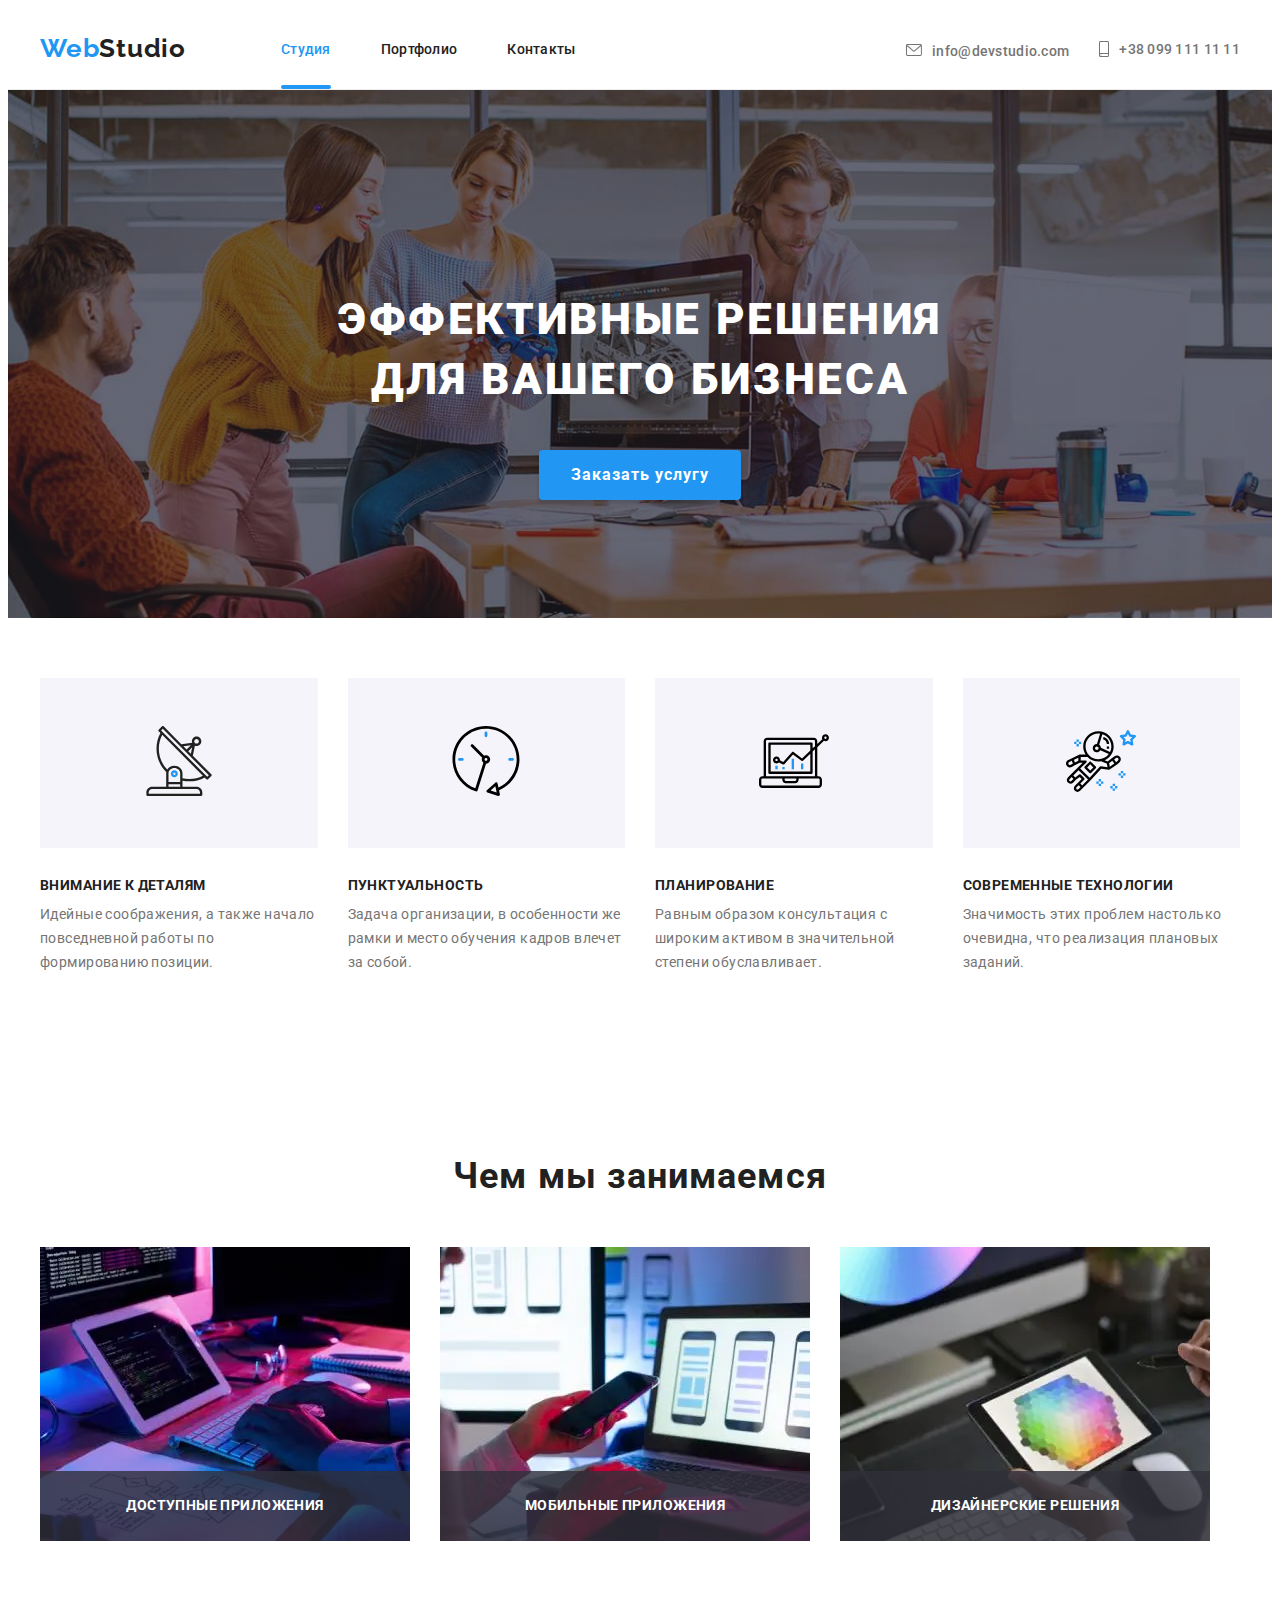
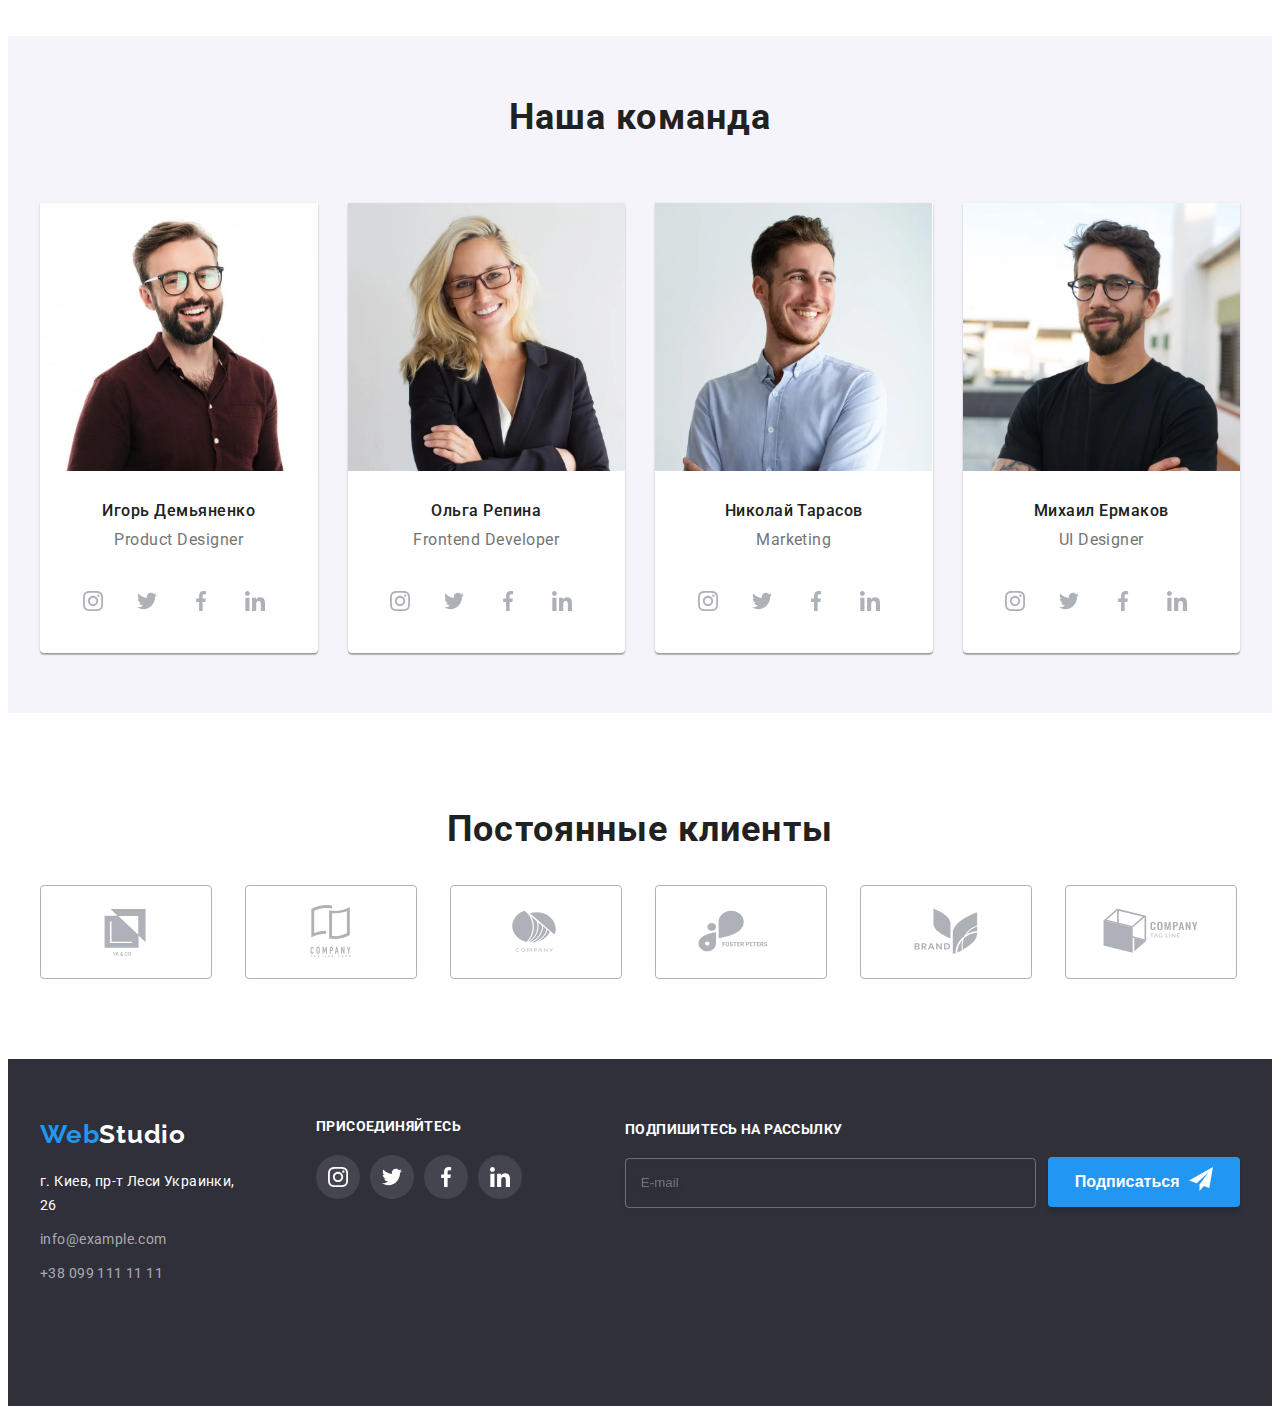
==== commit ad069cd0: "compl" ====
--- a/index.html
+++ b/index.html
@@ -191,13 +191,20 @@
           <ul class="list work-container">
             <li class="img-work">
               <div class="work-img-wrap">
-              <img
-                src="./img/work/box1.jpg"
-                alt="Человек работает за пк с маленьким монитором с кодом"
-                width="370"
-                height="294"
-                class="img-work"
+                <picture>
+                  <source srcset="./img/work/box1-webp.webp 1x, ./img/work/box1-webp@2x.webp 2x" 
+                   type="image/webp"
+                   media="(min-width: 1200px)"/>
+                  <source srcset="./img/work/box1.jpg 1x, ./img/work/box1@2x.jpg 2x"
+                   media="(min-width: 1200px)" />
+                  <img
+                   src="./img/work/box1.jpg"
+                   alt="Человек работает за пк с маленьким монитором с кодом"
+                   width="370"
+                   height="294"
+                   class="img-work"
               />
+              </picture>
               <p class="work-img-text">
                 доступные приложения
               </p>
@@ -205,6 +212,10 @@
             </li>
             <li class="img-work">
               <div class="work-img-wrap">
+                <picture>
+                <source srcset="./img/work/box2-webp.webp 1x, ./img/work/box2-webp@2x.webp 2x" type="image/webp"
+                  media="(min-width: 1200px)" />
+                <source srcset="./img/work/box2.jpg 1x, ./img/work/box2@2x.jpg 2x" media="(min-width: 1200px)" />
               <img
                 src="./img/work/box2.jpg"
                 alt="Человек работает над дизайном программы для телефона при этом держа телефон в руках"
@@ -212,6 +223,7 @@
                 height="294"
                 class="img-work"
               />
+              </picture>
               <p class="work-img-text">
                 мобильные приложения
               </p>
@@ -219,6 +231,10 @@
             </li>
             <li class="img-work">
               <div class="work-img-wrap">
+                <picture>
+              <source srcset="./img/work/box3-webp.webp 1x, ./img/work/box3-webp@2x.webp 2x" type="image/webp"
+                media="(min-width: 1200px)" />
+              <source srcset="./img/work/box3.jpg 1x, ./img/work/box3@2x.jpg 2x" media="(min-width: 1200px)" />
               <img
                 src="./img/work/box3.jpg"
                 alt="Человек работает на планшете с цветовой палитрой"
@@ -226,6 +242,7 @@
                 height="294"
                 class="img-work"
               />
+              </picture>
               <p class="work-img-text">
                 дизайнерские решения
               </p>
@@ -239,11 +256,26 @@
           <h2 class="title">Наша команда</h2>
           <ul class="list main-container">
             <li class="main-img">
+              <picture>
+<source srcset="./img/team/ds-team1-webp.webp 1x, ./img/team/ds-team1-webp@2x.webp 2x" media="(min-width: 1200px)"
+  type="image/webp" />
+<source srcset="./img/team/ds-team1.jpg 1x, ./img/team/ds-team1@2x.jpg 2x" media="(min-width: 1200px)" />
+
+<source srcset="./img/team/tb-team1-webp.webp 1x, ./img/team/tb-team1-webp@2x.webp 2x" media="(min-width: 768px)"
+  type="image/webp" />
+<source srcset="./img/team/tb-team1.jpg 1x, ./img/team/tb-team1@2x.jpg 2x" media="(min-width: 768px)" />
+
+<source srcset="./img/team/mb-team1-webp.webp 1x, ./img/team/mb-team1-webp@2x.webp 2x" media="(max-width: 767px)"
+  type="image/webp" />
+<source srcset="./img/team/mb-team1.jpg 1x, ./img/team/mb-team1@2x.jpg 2x" media="(max-width: 767px)" />
+
+
               <img
-                src="./img/team/img(3).jpg"
+                src="./img/team/ds-team1.jpg"
                 alt="Улыбающийся мужчина в коричневой рубашке и очках"
                 class="card"
               />
+              </picture>
               <div class="main-info">
                 <h3 class="name">Игорь Демьяненко</h3>
                 <p lang="en" class="profession">Product Designer</p>
@@ -280,11 +312,26 @@
               </div>
             </li>
             <li class="main-img">
+              <picture>
+<source srcset="./img/team/ds-team2-webp.webp 1x, ./img/team/ds-team2-webp@2x.webp 2x" media="(min-width: 1200px)"
+  type="image/webp" />
+<source srcset="./img/team/ds-team2.jpg 1x, ./img/team/ds-team2@2x.jpg 2x" media="(min-width: 1200px)" />
+
+<source srcset="./img/team/tb-team2-webp.webp 1x, ./img/team/tb-team2-webp@2x.webp 2x" media="(min-width: 768px)"
+  type="image/webp" />
+<source srcset="./img/team/tb-team2.jpg 1x, ./img/team/tb-team2@2x.jpg 2x" media="(min-width: 768px)" />
+
+<source srcset="./img/team/mb-team2-webp.webp 1x, ./img/team/mb-team2-webp@2x.webp 2x" media="(max-width: 767px)"
+  type="image/webp" />
+<source srcset="./img/team/mb-team2.jpg 1x, ./img/team/mb-team2@2x.jpg 2x" media="(max-width: 767px)" />
+
+
               <img
-                src="./img/team/img(2).jpg"
+                src="./img/team/ds-team2.jpg"
                 alt="Улыбающаяся блондинка в белой блузке, в строгом пиджаке и очках"
                 class="card"
               />
+              </picture>
               <div class="main-info">
                 <h3 class="name">Ольга Репина</h3>
                 <p lang="en" class="profession">Frontend Developer</p>
@@ -321,11 +368,26 @@
               </div>
             </li>
             <li class="main-img">
+              <picture>
+<source srcset="./img/team/ds-team3-webp.webp 1x, ./img/team/ds-team3-webp@2x.webp 2x" media="(min-width: 1200px)"
+  type="image/webp" />
+<source srcset="./img/team/ds-team3.jpg 1x, ./img/team/ds-team3@2x.jpg 2x" media="(min-width: 1200px)" />
+
+<source srcset="./img/team/tb-team3-webp.webp 1x, ./img/team/tb-team3-webp@2x.webp 2x" media="(min-width: 768px)"
+  type="image/webp" />
+<source srcset="./img/team/tb-team3.jpg 1x, ./img/team/tb-team3@2x.jpg 2x" media="(min-width: 768px)" />
+
+<source srcset="./img/team/mb-team3-webp.webp 1x, ./img/team/mb-team3-webp@2x.webp 2x" media="(max-width: 767px)"
+  type="image/webp" />
+<source srcset="./img/team/mb-team3.jpg 1x, ./img/team/mb-team3@2x.jpg 2x" media="(max-width: 767px)" />
+
+
               <img
-                src="./img/team/img(1).jpg"
+                src="./img/team/ds-team3.jpg"
                 alt="Улыбающийся мужчина в голубой рубашке"
                 class="card"
               />
+              </picture>
               <div class="main-info">
                 <h3 class="name">Николай Тарасов</h3>
                 <p lang="en" class="profession">Marketing</p>
@@ -362,11 +424,25 @@
               </div>
             </li>
             <li class="main-img">
+              <picture>
+<source srcset="./img/team/ds-team4-webp.webp 1x, ./img/team/ds-team4-webp@2x.webp 2x" media="(min-width: 1200px)"
+  type="image/webp" />
+<source srcset="./img/team/ds-team4.jpg 1x, ./img/team/ds-team4@2x.jpg 2x" media="(min-width: 1200px)" />
+
+<source srcset="./img/team/tb-team4-webp.webp 1x, ./img/team/tb-team4-webp@2x.webp 2x" media="(min-width: 768px)"
+  type="image/webp" />
+<source srcset="./img/team/tb-team4.jpg 1x, ./img/team/tb-team4@2x.jpg 2x" media="(min-width: 768px)" />
+
+<source srcset="./img/team/mb-team4-webp.webp 1x, ./img/team/mb-team4-webp@2x.webp 2x" media="(max-width: 767px)"
+  type="image/webp" />
+<source srcset="./img/team/mb-team4.jpg 1x, ./img/team/mb-team4@2x.jpg 2x" media="(max-width: 767px)" />
+
               <img
-                src="./img/team/img.jpg"
+                src="./img/team/ds-team4.jpg"
                 alt="Ухмыляющийся мужчина в черной футболке и очках"
                 class="card"
               />
+              </picture>
               <div class="main-info">
                 <h3 class="name">Михаил Ермаков</h3>
                 <p lang="en" class="profession">UI Designer</p>
--- a/css/main.min.css
+++ b/css/main.min.css
@@ -1,2 +1,2 @@
-:root{--header-nav-color: #212121;--header-a-color: #757575;--logo-color: #2196f3;--main-h-color: #212121;--main-p-color: #757575;--footer-addres-color: #ffffff;--footer-a-color: rgba(255, 255, 255, 0.6);--accent-color: #2196f3}.visually-hidden{position:absolute;width:1px;height:1px;margin:-1px;padding:0;white-space:nowrap;clip-path:inset(100%);clip:rect(0 0 0 0);overflow:hidden}body{font-family:"Roboto", sans-serif;background-color:#ffffff}.list{list-style:none}.link{text-decoration:none}.link:hover,.link:focus{color:var(--accent-color)}p,h1,h2,h3,h4,h5,h6{margin:0}ul{margin:0;padding:0}button{cursor:pointer}img{display:block;max-width:100%;height:auto}section{padding:60px 0}.container{padding:0 15px;margin-left:auto;margin-right:auto}@media screen and (min-width: 480px){.container{width:480px}}@media screen and (min-width: 768px){.container{width:768px}}@media screen and (min-width: 1200px){.container{width:1200px}}.title{font-weight:700;font-size:28px;line-height:1.18;text-align:center;letter-spacing:0.03em;margin-bottom:30px;color:var(--main-h-color)}@media screen and (min-width: 1200px){.title{font-weight:700;font-size:36px;line-height:1.17;letter-spacing:0.03em;color:var(--main-h-color);margin-bottom:50px}}.social-link{width:100%;height:100%;border-radius:50%;display:flex;align-items:center;justify-content:center;color:#757575;transition:cubic-bezier(0.4, 0, 0.2, 1) 250ms;fill:#afb1b8}.social-link:hover,.social-link:focus{background-color:#2196f3;fill:#ffffff}.footer-social-link{width:100%;height:100%;border-radius:50%;display:flex;align-items:center;justify-content:center;background-color:rgba(255,255,255,0.1);transition:background-color cubic-bezier(0.4, 0, 0.2, 1) 250ms,fill cubic-bezier(0.4, 0, 0.2, 1) 250ms}.footer-social-link:hover,.footer-social-link:focus{background-color:#2196f3;fill:#ffffff}.backdrop{position:fixed;top:0;left:0;width:100vw;height:100vh;background-color:rgba(0,0,0,0.5);transition:opacity 500ms linear, visibility 500ms linear}.backdrop.is-hidden{opacity:0;visibility:hidden;pointer-events:none}.modal{position:absolute;top:50%;left:50%;transform:translate(-50%, -50%);width:450px;height:610px;background-color:#fff;padding:40px}.modal-close-btn{position:absolute;top:8px;right:8px;display:flex;justify-content:center;align-items:center;width:30px;height:30px;border-radius:50%;border:1px solid rgba(0,0,0,0.1);background-color:transparent;padding:0;cursor:pointer;transition:border-color 250ms cubic-bezier(0.4, 0, 0.2, 1)}.modal-close-btn:hover,.modal-close-btn:focus{border-color:#2196f3;fill:#2196f3}.modal_form_message{display:block;font-size:20px;line-height:1.5;text-align:center;letter-spacing:0.03em;color:#212121;transition:border-color 250ms cubic-bezier(0.4, 0, 0.2, 1)}.contact-form-field{display:block;margin-top:15px;margin-bottom:10px;font-weight:400;font-size:12px;line-height:14px;letter-spacing:0.01em;color:#757575}.contact-form-input-wrapper{position:relative;display:block;margin-top:6px}.contact-form-input{width:100%;height:40px;padding-left:42px;border:1px solid rgba(33,33,33,0.2);border-radius:4px;transition:border-color 250ms cubic-bezier(0.4, 0, 0.2, 1),fill 250ms cubic-bezier(0.4, 0, 0.2, 1)}.contact-form-input:focus,.contact-form-input:hover{outline:none;border-color:var(--accent-color);fill:var(--accent-color)}.contact-form-icon{position:absolute;top:50%;left:15px;transform:translateY(-50%);display:block;transition:border-color 250ms cubic-bezier(0.4, 0, 0.2, 1),fill 250ms cubic-bezier(0.4, 0, 0.2, 1)}.contact-form-input:focus+.contact-form-icon,.contact-form-input:hover+.contact-form-icon{outline:none;border-color:var(--accent-color);fill:var(--accent-color)}.contact-form-message{width:100%;height:100px;margin-top:6px;padding:12px 16px;resize:none;border-radius:4px;transition:border-color 250ms linear;border:1px solid rgba(33,33,33,0.2);box-sizing:border-box}.contact-form-message::placeholder{color:rgba(117,117,117,0.5)}.contact-form-message:focus,.contact-form-message:hover{outline:none;border-color:var(--accent-color);fill:var(--accent-color)}.contact-form-checkbox-wrapper{margin-bottom:20px}.contact-form-checkbox-label{display:flex;align-items:center;font-size:12px;line-height:1.16;margin-top:20px;margin-left:15px}.contact-form-checkbox-label::before{display:inline-block;width:16px;height:15px;border:1px solid #212121;border-radius:2px;cursor:pointer;content:'';margin-right:10px}.contact-form-checkbox:focus+.contact-form-checkbox-label::before{border:1px solid var(--accent-color)}.contact-form-checkbox:checked+.contact-form-checkbox-label::before{background-color:var(--accent-color);border:1px solid var(--accent-color);background-image:url("../img/checkbox.svg");justify-content:center;background-repeat:no-repeat;background-position:center}.contact-form-submit-btn{display:block;margin:0 auto;min-width:200px;height:50px;border:1px solid var(--accent-color);border-radius:4px;background-color:#2196F3;color:#fff;font-weight:600;line-height:1.33;letter-spacing:0.06em}.contact-form-submit-btn:hover,.contact-form-submit-btn:focus{background:#188ce8}.checkbox_link{color:#2196f3}@media screen and (min-width: 1200px){.modal{width:530px;height:580px}.contact-form-checkbox-label{font-size:14px;line-height:1.7}}.logo{font-family:Raleway;font-weight:700;font-size:24px;line-height:1.16;letter-spacing:0.03em;color:var(--logo-color);margin-right:88px}.logo-black{color:var(--header-nav-color)}.logo-white{color:var(--footer-addres-color)}.footer-logo{font-family:Raleway;font-weight:700;font-size:26px;line-height:1.19;letter-spacing:0.03em;color:#2196f3}@media screen and (min-width: 770px){.footer-logo{font-family:Raleway;font-weight:700;font-size:26px;line-height:1.19;letter-spacing:0.03em;color:#2196f3}}@media screen and (min-width: 1200px){.logo{font-family:Raleway;font-weight:700;font-size:26px;line-height:1.19;letter-spacing:0.03em;color:var(--logo-color);margin-right:95px}.footer-logo{font-family:Raleway;font-weight:700;font-size:26px;line-height:1.19;letter-spacing:0.03em;color:#2196f3}}.menu-list{display:none}.header-conect{display:none}.header{position:relative;padding-top:10px;padding-bottom:10px;border-bottom:1px solid #ececec}.header-container{display:flex;justify-content:space-between;align-items:center}.mobile-menu-btn{background-color:transparent;line-height:0;border:none;padding:0}@media screen and (min-width: 768px){.mobile-menu-btn{display:none}.mobile-menu{display:none}.menu-list{display:flex}.header-conect{display:block}.header{padding-top:15px;padding-bottom:15px}.header-contact{font-weight:500;font-size:14px;line-height:1.14;letter-spacing:0.02em;color:var(--header-a-color);fill:#757575;transition:color cubic-bezier(0.4, 0, 0.2, 1) 250ms,fill cubic-bezier(0.4, 0, 0.2, 1) 250ms}.header-contact:hover,.header-contact:focus{color:var(--accent-color);fill:var(--accent-color)}.header-mailto{position:relative;top:0.15em}.header-conect{margin-left:auto}.header-tel{margin-top:10px}.header-icon{margin-right:10px}.menu{font-weight:500;font-size:14px;line-height:1.14;letter-spacing:0.02em;color:var(--header-nav-color);position:relative}.menu.current::after{content:"";width:100%;position:absolute;height:4px;border-radius:2px;bottom:-32px;display:block;background-color:#2196f3}.menu-list li:not(:last-child){margin-right:50px}}@media screen and (min-width: 1200px){.header{padding-top:25px;padding-bottom:25px}.header-conect{display:flex}.header-tel{margin-left:30px;margin-top:0px}.header-icon{margin-right:10px}}.mobile-menu{position:fixed;top:0;left:0;background-color:#fff;width:100vw;height:100vh;overflow:auto;z-index:1}.mobile-menu{opacity:0;visibility:hidden;pointer-events:none}.mobile-menu-conect{margin-top:auto}.mobile-menu.is-open{opacity:1;visibility:visible;pointer-events:auto}.mobile-menu__close-btn{position:absolute;top:10px;right:15px;background-color:transparent;line-height:0;border:none;padding:0}.mobile-menu__close-btn:hover,.mobile-menu__close-btn:focus{fill:var(--accent-color)}.mobile-menu__container{position:relative;padding-top:50px;padding-bottom:50px;display:flex;flex-direction:column;height:100%}.mobile-social-menu{display:flex}.mobile-social-menu li:not(:first-child){border-left:1px solid rgba(33,33,33,0.2)}.mobile-social-menu li:not(:first-child){padding-left:10px;margin-left:10px}.mobile-menu-item{font-weight:500;font-size:40px;line-height:1.175;letter-spacing:0.02em;padding-bottom:35px}.mobile-menu-li{color:black}.mobile-menu-li:hover,.mobile-menu-li:focus{color:var(--accent-color)}.current{color:var(--accent-color)}.mobile-menu-conect_tel{font-weight:500;font-size:34px;line-height:1.17;letter-spacing:0.02em;color:#2196F3}.mobile-menu-conect-tel{margin-bottom:30px}.mobile-menu-conect-mailto{margin-bottom:65px}.mobile-menu-conect_mailto{font-weight:500;font-size:24px;line-height:28px;letter-spacing:0.02em;color:#757575}.mobile-menu-conect_mailto:hover,.mobile-menu-conect_mailto:focus{color:var(--accent-color)}.mobile-social-menu-item{font-weight:500;font-size:18px;line-height:1.22;letter-spacing:0.02em;color:#2196F3}.hero{padding:118px 0;background-image:linear-gradient(rgba(47,48,58,0.4), rgba(47,48,58,0.4)),url(../img/hero/mobile-bi.jpg);background-color:#2f303a;background-repeat:no-repeat;background-size:cover;background-position:center;max-width:1600px;margin:0 auto}.hero-text{font-weight:900;font-size:26px;line-height:1.61;text-align:center;letter-spacing:0.06em;text-transform:uppercase;color:var(--footer-addres-color);max-width:360px;margin:0 auto;margin-bottom:40px}@media screen and (min-width: 768px){.hero{background-image:linear-gradient(rgba(47,48,58,0.4), rgba(47,48,58,0.4)),url(../img/hero/tablet-bi.jpg)}}@media screen and (min-width: 1200px){.hero{background-image:linear-gradient(rgba(47,48,58,0.4), rgba(47,48,58,0.4)),url(../img/hero/hero-bg.jpg);background-color:#2f303a;padding-top:200px}.hero-text{font-weight:900;font-size:44px;line-height:1.36;text-align:center;letter-spacing:0.06em;text-transform:uppercase;color:var(--footer-addres-color);max-width:696px;margin:0 auto;margin-bottom:40px}}.hero-btn{font-family:Roboto, sans-serif;font-weight:700;font-size:16px;line-height:1.87;display:flex;align-items:center;text-align:center;letter-spacing:0.06em;color:var(--footer-addres-color);background-color:var(--accent-color);padding-left:32px;padding-top:10px;padding-bottom:10px;padding-right:32px;margin:0 auto;border:none;box-shadow:0px 4px 4px rgba(0,0,0,0.15);border-radius:4px}.hero-btn:active{box-shadow:none}.hero-btn:hover,.hero-btn:focus{background:#188ce8}.feature-title{font-weight:700;font-size:14px;line-height:1.14;letter-spacing:0.03em;text-transform:uppercase;color:var(--main-h-color)}.feature-text{font-size:14px;line-height:1.71;letter-spacing:0.03em;color:var(--main-p-color)}.feature-title{display:block;text-align:center;margin-bottom:10px}.feature-containers{margin-bottom:30px}.feature-containers:last-child{margin-bottom:0}.feature-img{height:120px;background:#f5f4fa;margin-bottom:30px;display:flex;align-items:center;justify-content:center}.feature-containers:last-child{margin-bottom:0}@media screen and (min-width: 768px){.feature-list{display:flex;flex-wrap:wrap;margin-left:-30px;margin-bottom:-30px}.feature-containers{max-width:354px;margin-bottom:30px;flex-basis:calc((100% - 90px) / 3);margin-left:30px}.feature-img{padding:25px 145px}.feature-title{text-align:left}}@media screen and (min-width: 1200px){.feature-list{flex-wrap:nowrap}.feature-title{margin-bottom:10px}.feature-img{padding:25px 100px;background:#f5f4fa;margin-bottom:30px;min-width:0}}.work{display:none}@media screen and (min-width: 1200px){.work-container{display:flex}.work{display:flex;padding-bottom:95px;margin-top:60px}.work-img-text{font-weight:700;font-size:14px;line-height:1.14;text-align:center;letter-spacing:0.03em;text-transform:uppercase;color:#ffffff;position:absolute;bottom:0;left:0;background:rgba(47,48,58,0.8);padding-top:27px;padding-bottom:27px;width:100%;justify-content:center}.img-work{position:relative}.img-work:not(last-shild){margin-right:30px}}.name{margin-bottom:10px;font-weight:500;font-size:16px;line-height:1.19;letter-spacing:0.03em;text-align:center;color:var(--main-h-color)}.profession{font-size:16px;line-height:1.19;letter-spacing:0.03em;text-align:center;color:var(--main-p-color);margin-bottom:30px}.main-img{background:#ffffff;box-shadow:0px 1px 3px rgba(0,0,0,0.12),0px 1px 1px rgba(0,0,0,0.14),0px 2px 1px rgba(0,0,0,0.2);border-radius:0px 0px 4px 4px;margin:15px}.main-info{padding-bottom:30px;padding-top:30px}.social-item{width:44px;height:44px;margin-right:10px}.social-list{display:flex;justify-content:center}.team{padding-top:60px;padding-bottom:60px;background:#f5f4fa}@media screen and (min-width: 768px){.main-container{display:flex;flex-wrap:wrap;margin:-15px}.main-img{flex-basis:calc((100% - 2 * 30px) / 2)}}@media screen and (min-width: 1200px){.main-container{display:flex;flex-wrap:nowrap;margin-top:50px}.main-img{flex-basis:calc((100% - 4 * 30px) / 4)}}.clients-title{font-weight:700;font-size:36px;line-height:1.16;text-align:center;letter-spacing:0.03em;color:#212121;margin-bottom:50px}.clients-link{width:210px;height:92px;display:flex;align-items:center;justify-content:center;background-color:rgba(255,255,255,0.1);border:1px solid #afb1b8;border-radius:4px;transition:border-color 250ms cubic-bezier(0.4, 0, 0.2, 1),fill 250ms cubic-bezier(0.4, 0, 0.2, 1);fill:#afb1b8}.clients-link:hover,.clients-link:focus{fill:var(--accent-color);border-color:var(--accent-color)}.clients-item{flex-basis:calc((100% - 2 * 30px) / 2);margin:15px}.clients-container{display:flex;flex-wrap:wrap;justify-content:center;margin:-15px}@media screen and (min-width: 768px){.clients-item{flex-basis:calc((100% - 3 * 30px) / 3)}.clients-link{width:226px;height:96px}}@media screen and (min-width: 1200px){.clients{padding-top:95px;padding-bottom:95px}.clients-item{flex-basis:calc((100% - 6 * 30px) / 6);margin:0 auto}.clients-container{display:flex;flex-wrap:wrap;justify-content:center}.clients-link{width:170px;height:92px}}.footer_subscribe_btn{width:200px;height:50px;margin:0 auto;background:#2196F3;box-shadow:0px 4px 4px rgba(0,0,0,0.15);border-radius:4px;color:#FFFFFF;font-weight:700;font-size:16px;line-height:1.87;border:none;display:flex;justify-content:center;padding-top:10px;transition:border-color 250ms cubic-bezier(0.4, 0, 0.2, 1)}.footer_subscribe_btn:hover,.footer_subscribe_btn:focus{border-color:var(--accent-color)}.footer-contact{font-style:normal;font-size:14px;line-height:1.71;letter-spacing:0.03em;color:rgba(255,255,255,0.6);min-width:230px;text-align:center;margin-bottom:60px}.footer{background-color:#2f303a;padding-top:60px;padding-bottom:60px}.address{font-size:14px;line-height:1.71;letter-spacing:0.03em;color:var(--footer-addres-color)}.map{font-style:normal;margin-top:20px}.mail{margin-bottom:10px;margin-top:10px}.footer-social-item{width:44px;height:44px;margin-right:10px}.footer-socials{margin-bottom:20px;font-weight:700;font-size:14px;line-height:1.14;letter-spacing:0.03em;text-transform:uppercase;color:#ffffff}.footer-social-icon{fill:#ffffff}.label_input{width:100%;height:50px;margin-top:20px;border:1px solid rgba(255,255,255,0.3);box-sizing:border-box;filter:drop-shadow(0px 4px 4px rgba(0,0,0,0.15));border-radius:4px;background-color:transparent;color:#ffffff;padding:15px;transition:border-color 250ms cubic-bezier(0.4, 0, 0.2, 1);margin-bottom:20px}.label_input:hover,.label_input:focus{border-color:var(--accent-color)}.footer_button{width:24px;height:24px;margin-left:10px}.footer-social-list{display:flex;justify-content:center}.footer-social{text-align:center;margin-bottom:60px}.footer_subscribe{text-align:center}.footer-contacts{font-style:normal;text-align:center;margin-bottom:60px}@media screen and (min-width: 768px){.footer-container{display:flex;flex-wrap:wrap}.footer-container{width:768px;justify-content:center}.footer_subscribe{margin:0 auto}.footer-contacts{text-align:center;margin-bottom:60px;margin-right:165px}}@media screen and (min-width: 1200px){.footer-container{justify-content:left;flex-wrap:nowrap;width:1200px}.footer_subscribe{text-align:left;display:flex;margin:0}.footer-contacts{text-align:left;margin-right:70px}.footer-social{text-align:left;margin-right:93px}.footer_subscribe_btn{margin-left:12px;margin-top:38px}}.project-img-text{position:absolute;top:0;left:0;color:#ffffff;line-height:1.5;background:rgba(33,150,243,0.9);padding:50px 25px;height:100%;transform:translateY(100%);transition:transform 250ms linear;font-size:18px;letter-spacing:0.03em}.project:hover .project-img-text{transform:translateY(0)}.proj-name{font-weight:700;font-size:18px;line-height:2;letter-spacing:0.06em;color:var(--main-h-color)}.proj-text{font-size:16px;line-height:1.87;letter-spacing:0.03em;color:var(--main-p-color)}.filter{font-family:Roboto;border:none;font-weight:500;font-size:16px;line-height:1.62;letter-spacing:0.03em;color:var(--main-h-color);border-radius:3px;padding:6px 22px}.filter:hover,.filter:focus{background-color:var(--accent-color);color:var(--footer-addres-color);cursor:pointer;box-shadow:0px 3px 1px rgba(0,0,0,0.1),0px 1px 2px rgba(0,0,0,0.08),0px 2px 2px rgba(0,0,0,0.12);border-radius:4px;transition:cubic-bezier(0.4, 0, 0.2, 1) 250ms}.filters{width:611px;height:54px;left:495px;top:174px}.filtered:not(:last-child){margin-right:10px;margin-bottom:15px}.project{margin-bottom:30px;flex-basis:calc((100% - 90px) / 3);margin-left:30px;transition:box-shadow 250ms cubic-bezier(0.4, 0, 0.2, 1)}.project:hover,.project:focus{box-shadow:0px 1px 1px rgba(0,0,0,0.12),0px 4px 4px rgba(0,0,0,0.06),1px 4px 6px rgba(0,0,0,0.16)}.img-description{border-bottom:1px solid #eeeeee;border-right:1px solid #eeeeee;border-left:1px solid #eeeeee;padding:20px 24px;flex-grow:1}.portfolio{padding:95px 0}.portfolio-container{margin-top:30px}.project-img-wrap{position:relative;overflow:hidden}.portfolio-filtered{display:flex;flex-wrap:wrap}@media screen and (min-width: 768px){.portfolio-filtered{justify-content:center}.portfolio-list{display:flex;flex-wrap:wrap}.project{flex-basis:calc((100% - 2 * 30px) / 2);display:flex;flex-direction:column}}@media screen and (min-width: 1200px){.portfolio-btn{border-radius:4px;border-color:#f5f4fa;margin-bottom:50px;display:flex;text-align:center;justify-content:center;height:38px}.project{flex-basis:calc((100% - 3 * 30px) / 3)}}
+:root{--header-nav-color: #212121;--header-a-color: #757575;--logo-color: #2196f3;--main-h-color: #212121;--main-p-color: #757575;--footer-addres-color: #ffffff;--footer-a-color: rgba(255, 255, 255, 0.6);--accent-color: #2196f3}.visually-hidden{position:absolute;width:1px;height:1px;margin:-1px;padding:0;white-space:nowrap;clip-path:inset(100%);clip:rect(0 0 0 0);overflow:hidden}body{font-family:"Roboto", sans-serif;background-color:#ffffff}.list{list-style:none}.link{text-decoration:none}.link:hover,.link:focus{color:var(--accent-color)}p,h1,h2,h3,h4,h5,h6{margin:0}ul{margin:0;padding:0}button{cursor:pointer}img{display:block;max-width:100%;height:auto}section{padding:60px 0}.container{padding:0 15px;margin-left:auto;margin-right:auto}@media screen and (min-width: 480px){.container{width:480px}}@media screen and (min-width: 768px){.container{width:768px}}@media screen and (min-width: 1200px){.container{width:1200px}}.title{font-weight:700;font-size:28px;line-height:1.18;text-align:center;letter-spacing:0.03em;margin-bottom:30px;color:var(--main-h-color)}@media screen and (min-width: 1200px){.title{font-weight:700;font-size:36px;line-height:1.17;letter-spacing:0.03em;color:var(--main-h-color);margin-bottom:50px}}.social-link{width:100%;height:100%;border-radius:50%;display:flex;align-items:center;justify-content:center;color:#757575;transition:cubic-bezier(0.4, 0, 0.2, 1) 250ms;fill:#afb1b8}.social-link:hover,.social-link:focus{background-color:#2196f3;fill:#ffffff}.footer-social-link{width:100%;height:100%;border-radius:50%;display:flex;align-items:center;justify-content:center;background-color:rgba(255,255,255,0.1);transition:background-color cubic-bezier(0.4, 0, 0.2, 1) 250ms,fill cubic-bezier(0.4, 0, 0.2, 1) 250ms}.footer-social-link:hover,.footer-social-link:focus{background-color:#2196f3;fill:#ffffff}.backdrop{position:fixed;top:0;left:0;width:100vw;height:100vh;background-color:rgba(0,0,0,0.5);transition:opacity 500ms linear, visibility 500ms linear}.backdrop.is-hidden{opacity:0;visibility:hidden;pointer-events:none}.modal{position:absolute;top:50%;left:50%;transform:translate(-50%, -50%);width:450px;height:610px;background-color:#fff;padding:40px}.modal-close-btn{position:absolute;top:8px;right:8px;display:flex;justify-content:center;align-items:center;width:30px;height:30px;border-radius:50%;border:1px solid rgba(0,0,0,0.1);background-color:transparent;padding:0;cursor:pointer;transition:border-color 250ms cubic-bezier(0.4, 0, 0.2, 1)}.modal-close-btn:hover,.modal-close-btn:focus{border-color:#2196f3;fill:#2196f3}.modal_form_message{display:block;font-size:20px;line-height:1.5;text-align:center;letter-spacing:0.03em;color:#212121;transition:border-color 250ms cubic-bezier(0.4, 0, 0.2, 1)}.contact-form-field{display:block;margin-top:15px;margin-bottom:10px;font-weight:400;font-size:12px;line-height:14px;letter-spacing:0.01em;color:#757575}.contact-form-input-wrapper{position:relative;display:block;margin-top:6px}.contact-form-input{width:100%;height:40px;padding-left:42px;border:1px solid rgba(33,33,33,0.2);border-radius:4px;transition:border-color 250ms cubic-bezier(0.4, 0, 0.2, 1),fill 250ms cubic-bezier(0.4, 0, 0.2, 1)}.contact-form-input:focus,.contact-form-input:hover{outline:none;border-color:var(--accent-color);fill:var(--accent-color)}.contact-form-icon{position:absolute;top:50%;left:15px;transform:translateY(-50%);display:block;transition:border-color 250ms cubic-bezier(0.4, 0, 0.2, 1),fill 250ms cubic-bezier(0.4, 0, 0.2, 1)}.contact-form-input:focus+.contact-form-icon,.contact-form-input:hover+.contact-form-icon{outline:none;border-color:var(--accent-color);fill:var(--accent-color)}.contact-form-message{width:100%;height:100px;margin-top:6px;padding:12px 16px;resize:none;border-radius:4px;transition:border-color 250ms linear;border:1px solid rgba(33,33,33,0.2);box-sizing:border-box}.contact-form-message::placeholder{color:rgba(117,117,117,0.5)}.contact-form-message:focus,.contact-form-message:hover{outline:none;border-color:var(--accent-color);fill:var(--accent-color)}.contact-form-checkbox-wrapper{margin-bottom:20px}.contact-form-checkbox-label{display:flex;align-items:center;font-size:12px;line-height:1.16;margin-top:20px;margin-left:15px}.contact-form-checkbox-label::before{display:inline-block;width:16px;height:15px;border:1px solid #212121;border-radius:2px;cursor:pointer;content:'';margin-right:10px}.contact-form-checkbox:focus+.contact-form-checkbox-label::before{border:1px solid var(--accent-color)}.contact-form-checkbox:checked+.contact-form-checkbox-label::before{background-color:var(--accent-color);border:1px solid var(--accent-color);background-image:url("../img/checkbox.svg");justify-content:center;background-repeat:no-repeat;background-position:center}.contact-form-submit-btn{display:block;margin:0 auto;min-width:200px;height:50px;border:1px solid var(--accent-color);border-radius:4px;background-color:#2196F3;color:#fff;font-weight:600;line-height:1.33;letter-spacing:0.06em}.contact-form-submit-btn:hover,.contact-form-submit-btn:focus{background:#188ce8}.checkbox_link{color:#2196f3}@media screen and (min-width: 1200px){.modal{width:530px;height:580px}.contact-form-checkbox-label{font-size:14px;line-height:1.7}}.logo{font-family:Raleway;font-weight:700;font-size:24px;line-height:1.16;letter-spacing:0.03em;color:var(--logo-color);margin-right:88px}.logo-black{color:var(--header-nav-color)}.logo-white{color:var(--footer-addres-color)}.footer-logo{font-family:Raleway;font-weight:700;font-size:26px;line-height:1.19;letter-spacing:0.03em;color:#2196f3}@media screen and (min-width: 770px){.footer-logo{font-family:Raleway;font-weight:700;font-size:26px;line-height:1.19;letter-spacing:0.03em;color:#2196f3}}@media screen and (min-width: 1200px){.logo{font-family:Raleway;font-weight:700;font-size:26px;line-height:1.19;letter-spacing:0.03em;color:var(--logo-color);margin-right:95px}.footer-logo{font-family:Raleway;font-weight:700;font-size:26px;line-height:1.19;letter-spacing:0.03em;color:#2196f3}}.menu-list{display:none}.header-conect{display:none}.header{position:relative;padding-top:10px;padding-bottom:10px;border-bottom:1px solid #ececec}.header-container{display:flex;justify-content:space-between;align-items:center}.mobile-menu-btn{background-color:transparent;line-height:0;border:none;padding:0}@media screen and (min-width: 768px){.mobile-menu-btn{display:none}.mobile-menu{display:none}.menu-list{display:flex}.header-conect{display:block}.header{padding-top:15px;padding-bottom:15px}.header-contact{font-weight:500;font-size:14px;line-height:1.14;letter-spacing:0.02em;color:var(--header-a-color);fill:#757575;transition:color cubic-bezier(0.4, 0, 0.2, 1) 250ms,fill cubic-bezier(0.4, 0, 0.2, 1) 250ms}.header-contact:hover,.header-contact:focus{color:var(--accent-color);fill:var(--accent-color)}.header-mailto{position:relative;top:0.15em}.header-conect{margin-left:auto}.header-tel{margin-top:10px}.header-icon{margin-right:10px}.menu{font-weight:500;font-size:14px;line-height:1.14;letter-spacing:0.02em;color:var(--header-nav-color);position:relative}.menu.current::after{content:"";width:100%;position:absolute;height:4px;border-radius:2px;bottom:-32px;display:block;background-color:#2196f3}.menu-list li:not(:last-child){margin-right:50px}}@media screen and (min-width: 1200px){.header{padding-top:25px;padding-bottom:25px}.header-conect{display:flex}.header-tel{margin-left:30px;margin-top:0px}.header-icon{margin-right:10px}}.mobile-menu{position:fixed;top:0;left:0;background-color:#fff;width:100vw;height:100vh;overflow:auto;z-index:1}.mobile-menu{opacity:0;visibility:hidden;pointer-events:none}.mobile-menu-conect{margin-top:auto}.mobile-menu.is-open{opacity:1;visibility:visible;pointer-events:auto}.mobile-menu__close-btn{position:absolute;top:10px;right:15px;background-color:transparent;line-height:0;border:none;padding:0}.mobile-menu__close-btn:hover,.mobile-menu__close-btn:focus{fill:var(--accent-color)}.mobile-menu__container{position:relative;padding-top:50px;padding-bottom:50px;display:flex;flex-direction:column;height:100%}.mobile-social-menu{display:flex}.mobile-social-menu li:not(:first-child){border-left:1px solid rgba(33,33,33,0.2)}.mobile-social-menu li:not(:first-child){padding-left:10px;margin-left:10px}.mobile-menu-item{font-weight:500;font-size:40px;line-height:1.175;letter-spacing:0.02em;padding-bottom:35px}.mobile-menu-li{color:black}.mobile-menu-li:hover,.mobile-menu-li:focus{color:var(--accent-color)}.current{color:var(--accent-color)}.mobile-menu-conect_tel{font-weight:500;font-size:34px;line-height:1.17;letter-spacing:0.02em;color:#2196F3}.mobile-menu-conect-tel{margin-bottom:30px}.mobile-menu-conect-mailto{margin-bottom:65px}.mobile-menu-conect_mailto{font-weight:500;font-size:24px;line-height:28px;letter-spacing:0.02em;color:#757575}.mobile-menu-conect_mailto:hover,.mobile-menu-conect_mailto:focus{color:var(--accent-color)}.mobile-social-menu-item{font-weight:500;font-size:18px;line-height:1.22;letter-spacing:0.02em;color:#2196F3}.hero{padding:118px 0;background-image:linear-gradient(rgba(47,48,58,0.4), rgba(47,48,58,0.4)),url(../img/hero/mb-bi.jpg);background-color:#2f303a;background-repeat:no-repeat;background-size:cover;background-position:center;max-width:1600px;margin:0 auto}@media (min-device-pixel-ratio: 2), (min-resolution: 192dpi), (min-resolution: 2dppx){.hero{background-image:linear-gradient(rgba(47,48,58,0.4), rgba(47,48,58,0.4)),url(../img/hero/mb-hero@2x.jpg)}}.hero-text{font-weight:900;font-size:26px;line-height:1.61;text-align:center;letter-spacing:0.06em;text-transform:uppercase;color:var(--footer-addres-color);max-width:360px;margin:0 auto;margin-bottom:40px}@media screen and (min-width: 768px){.hero{background-image:linear-gradient(rgba(47,48,58,0.4), rgba(47,48,58,0.4)),url(../img/hero/tb-bi.jpg)}}@media screen and (min-width: 768px) and (min-device-pixel-ratio: 2), screen and (min-width: 768px) and (min-resolution: 192dpi), screen and (min-width: 768px) and (min-resolution: 2dppx){.hero{background-image:linear-gradient(rgba(47,48,58,0.4), rgba(47,48,58,0.4)),url(../img/hero/tb-hero@2x.jpg)}}@media screen and (min-width: 1200px){.hero{background-image:linear-gradient(rgba(47,48,58,0.4), rgba(47,48,58,0.4)),url(../img/hero/hero-bg.jpg);background-color:#2f303a;padding-top:200px}}@media screen and (min-width: 1200px) and (min-device-pixel-ratio: 2), screen and (min-width: 1200px) and (min-resolution: 192dpi), screen and (min-width: 1200px) and (min-resolution: 2dppx){.hero{background-image:linear-gradient(rgba(47,48,58,0.4), rgba(47,48,58,0.4)),url(../img/hero/ds-hero@2x.jpg)}}@media screen and (min-width: 1200px){.hero-text{font-weight:900;font-size:44px;line-height:1.36;text-align:center;letter-spacing:0.06em;text-transform:uppercase;color:var(--footer-addres-color);max-width:696px;margin:0 auto;margin-bottom:40px}}.hero-btn{font-family:Roboto, sans-serif;font-weight:700;font-size:16px;line-height:1.87;display:flex;align-items:center;text-align:center;letter-spacing:0.06em;color:var(--footer-addres-color);background-color:var(--accent-color);padding-left:32px;padding-top:10px;padding-bottom:10px;padding-right:32px;margin:0 auto;border:none;box-shadow:0px 4px 4px rgba(0,0,0,0.15);border-radius:4px}.hero-btn:active{box-shadow:none}.hero-btn:hover,.hero-btn:focus{background:#188ce8}.feature-title{font-weight:700;font-size:14px;line-height:1.14;letter-spacing:0.03em;text-transform:uppercase;color:var(--main-h-color)}.feature-text{font-size:14px;line-height:1.71;letter-spacing:0.03em;color:var(--main-p-color)}.feature-title{display:block;text-align:center;margin-bottom:10px}.feature-containers{margin-bottom:30px}.feature-containers:last-child{margin-bottom:0}.feature-img{height:120px;background:#f5f4fa;margin-bottom:30px;display:flex;align-items:center;justify-content:center}.feature-containers:last-child{margin-bottom:0}@media screen and (min-width: 768px){.feature-list{display:flex;flex-wrap:wrap;margin-left:-30px;margin-bottom:-30px}.feature-containers{max-width:354px;margin-bottom:30px;flex-basis:calc((100% - 90px) / 3);margin-left:30px}.feature-img{padding:25px 145px}.feature-title{text-align:left}}@media screen and (min-width: 1200px){.feature-list{flex-wrap:nowrap}.feature-title{margin-bottom:10px}.feature-img{padding:25px 100px;background:#f5f4fa;margin-bottom:30px;min-width:0}}.work{display:none}@media screen and (min-width: 1200px){.work-container{display:flex}.work{display:flex;padding-bottom:95px;margin-top:60px}.work-img-text{font-weight:700;font-size:14px;line-height:1.14;text-align:center;letter-spacing:0.03em;text-transform:uppercase;color:#ffffff;position:absolute;bottom:0;left:0;background:rgba(47,48,58,0.8);padding-top:27px;padding-bottom:27px;width:100%;justify-content:center}.img-work{position:relative}.img-work:not(last-shild){margin-right:30px}}.name{margin-bottom:10px;font-weight:500;font-size:16px;line-height:1.19;letter-spacing:0.03em;text-align:center;color:var(--main-h-color)}.profession{font-size:16px;line-height:1.19;letter-spacing:0.03em;text-align:center;color:var(--main-p-color);margin-bottom:30px}.main-img{background:#ffffff;box-shadow:0px 1px 3px rgba(0,0,0,0.12),0px 1px 1px rgba(0,0,0,0.14),0px 2px 1px rgba(0,0,0,0.2);border-radius:0px 0px 4px 4px;margin:15px}.main-info{padding-bottom:30px;padding-top:30px}.social-item{width:44px;height:44px;margin-right:10px}.social-list{display:flex;justify-content:center}.team{padding-top:60px;padding-bottom:60px;background:#f5f4fa}@media screen and (min-width: 768px){.main-container{display:flex;flex-wrap:wrap;margin:-15px}.main-img{flex-basis:calc((100% - 2 * 30px) / 2)}}@media screen and (min-width: 1200px){.main-container{display:flex;flex-wrap:nowrap;margin-top:50px}.main-img{flex-basis:calc((100% - 4 * 30px) / 4)}}.clients-title{font-weight:700;font-size:36px;line-height:1.16;text-align:center;letter-spacing:0.03em;color:#212121;margin-bottom:50px}.clients-link{width:210px;height:92px;display:flex;align-items:center;justify-content:center;background-color:rgba(255,255,255,0.1);border:1px solid #afb1b8;border-radius:4px;transition:border-color 250ms cubic-bezier(0.4, 0, 0.2, 1),fill 250ms cubic-bezier(0.4, 0, 0.2, 1);fill:#afb1b8}.clients-link:hover,.clients-link:focus{fill:var(--accent-color);border-color:var(--accent-color)}.clients-item{flex-basis:calc((100% - 2 * 30px) / 2);margin:15px}.clients-container{display:flex;flex-wrap:wrap;justify-content:center;margin:-15px}@media screen and (min-width: 768px){.clients-item{flex-basis:calc((100% - 3 * 30px) / 3)}.clients-link{width:226px;height:96px}}@media screen and (min-width: 1200px){.clients{padding-top:95px;padding-bottom:95px}.clients-item{flex-basis:calc((100% - 6 * 30px) / 6);margin:0 auto}.clients-container{display:flex;flex-wrap:wrap;justify-content:center}.clients-link{width:170px;height:92px}}.footer_subscribe_btn{width:200px;height:50px;margin:0 auto;background:#2196F3;box-shadow:0px 4px 4px rgba(0,0,0,0.15);border-radius:4px;color:#FFFFFF;font-weight:700;font-size:16px;line-height:1.87;border:none;display:flex;justify-content:center;padding-top:10px;transition:border-color 250ms cubic-bezier(0.4, 0, 0.2, 1)}.footer_subscribe_btn:hover,.footer_subscribe_btn:focus{border-color:var(--accent-color)}.footer-contact{font-style:normal;font-size:14px;line-height:1.71;letter-spacing:0.03em;color:rgba(255,255,255,0.6);min-width:230px;text-align:center;margin-bottom:60px}.footer{background-color:#2f303a;padding-top:60px;padding-bottom:60px}.address{font-size:14px;line-height:1.71;letter-spacing:0.03em;color:var(--footer-addres-color)}.map{font-style:normal;margin-top:20px}.mail{margin-bottom:10px;margin-top:10px}.footer-social-item{width:44px;height:44px;margin-right:10px}.footer-socials{margin-bottom:20px;font-weight:700;font-size:14px;line-height:1.14;letter-spacing:0.03em;text-transform:uppercase;color:#ffffff}.footer-social-icon{fill:#ffffff}.label_input{width:100%;height:50px;margin-top:20px;border:1px solid rgba(255,255,255,0.3);box-sizing:border-box;filter:drop-shadow(0px 4px 4px rgba(0,0,0,0.15));border-radius:4px;background-color:transparent;color:#ffffff;padding:15px;transition:border-color 250ms cubic-bezier(0.4, 0, 0.2, 1);margin-bottom:20px}.label_input:hover,.label_input:focus{border-color:var(--accent-color)}.footer_button{width:24px;height:24px;margin-left:10px}.footer-social-list{display:flex;justify-content:center}.footer-social{text-align:center;margin-bottom:60px}.footer_subscribe{text-align:center}.footer-contacts{font-style:normal;text-align:center;margin-bottom:60px}@media screen and (min-width: 768px){.footer-container{display:flex;flex-wrap:wrap}.footer-container{width:768px;justify-content:center}.footer_subscribe{margin:0 auto}.footer-contacts{text-align:center;margin-bottom:60px;margin-right:165px}}@media screen and (min-width: 1200px){.footer-container{justify-content:left;flex-wrap:nowrap;width:1200px}.footer_subscribe{text-align:left;display:flex;margin:0}.footer-contacts{text-align:left;margin-right:70px}.footer-social{text-align:left;margin-right:93px}.footer_subscribe_btn{margin-left:12px;margin-top:38px}}.project-img-text{position:absolute;top:0;left:0;color:#ffffff;line-height:1.5;background:rgba(33,150,243,0.9);padding:50px 25px;height:100%;transform:translateY(100%);transition:transform 250ms linear;font-size:18px;letter-spacing:0.03em}.project:hover .project-img-text{transform:translateY(0)}.proj-name{font-weight:700;font-size:18px;line-height:2;letter-spacing:0.06em;color:var(--main-h-color)}.proj-text{font-size:16px;line-height:1.87;letter-spacing:0.03em;color:var(--main-p-color)}.filter{font-family:Roboto;border:none;font-weight:500;font-size:16px;line-height:1.62;letter-spacing:0.03em;color:var(--main-h-color);border-radius:3px;padding:6px 22px}.filter:hover,.filter:focus{background-color:var(--accent-color);color:var(--footer-addres-color);cursor:pointer;box-shadow:0px 3px 1px rgba(0,0,0,0.1),0px 1px 2px rgba(0,0,0,0.08),0px 2px 2px rgba(0,0,0,0.12);border-radius:4px;transition:cubic-bezier(0.4, 0, 0.2, 1) 250ms}.filters{width:611px;height:54px;left:495px;top:174px}.filtered:not(:last-child){margin-right:10px;margin-bottom:15px}.project{margin-bottom:30px;flex-basis:calc((100% - 90px) / 3);margin-left:30px;transition:box-shadow 250ms cubic-bezier(0.4, 0, 0.2, 1)}.project:hover,.project:focus{box-shadow:0px 1px 1px rgba(0,0,0,0.12),0px 4px 4px rgba(0,0,0,0.06),1px 4px 6px rgba(0,0,0,0.16)}.img-description{border-bottom:1px solid #eeeeee;border-right:1px solid #eeeeee;border-left:1px solid #eeeeee;padding:20px 24px;flex-grow:1}.portfolio{padding:95px 0}.portfolio-container{margin-top:30px}.project-img-wrap{position:relative;overflow:hidden}.portfolio-filtered{display:flex;flex-wrap:wrap}@media screen and (min-width: 768px){.portfolio-filtered{justify-content:center}.portfolio-list{display:flex;flex-wrap:wrap}.project{flex-basis:calc((100% - 2 * 30px) / 2);display:flex;flex-direction:column}}@media screen and (min-width: 1200px){.portfolio-btn{border-radius:4px;border-color:#f5f4fa;margin-bottom:50px;display:flex;text-align:center;justify-content:center;height:38px}.project{flex-basis:calc((100% - 3 * 30px) / 3)}}
 /*# sourceMappingURL=main.min.css.map */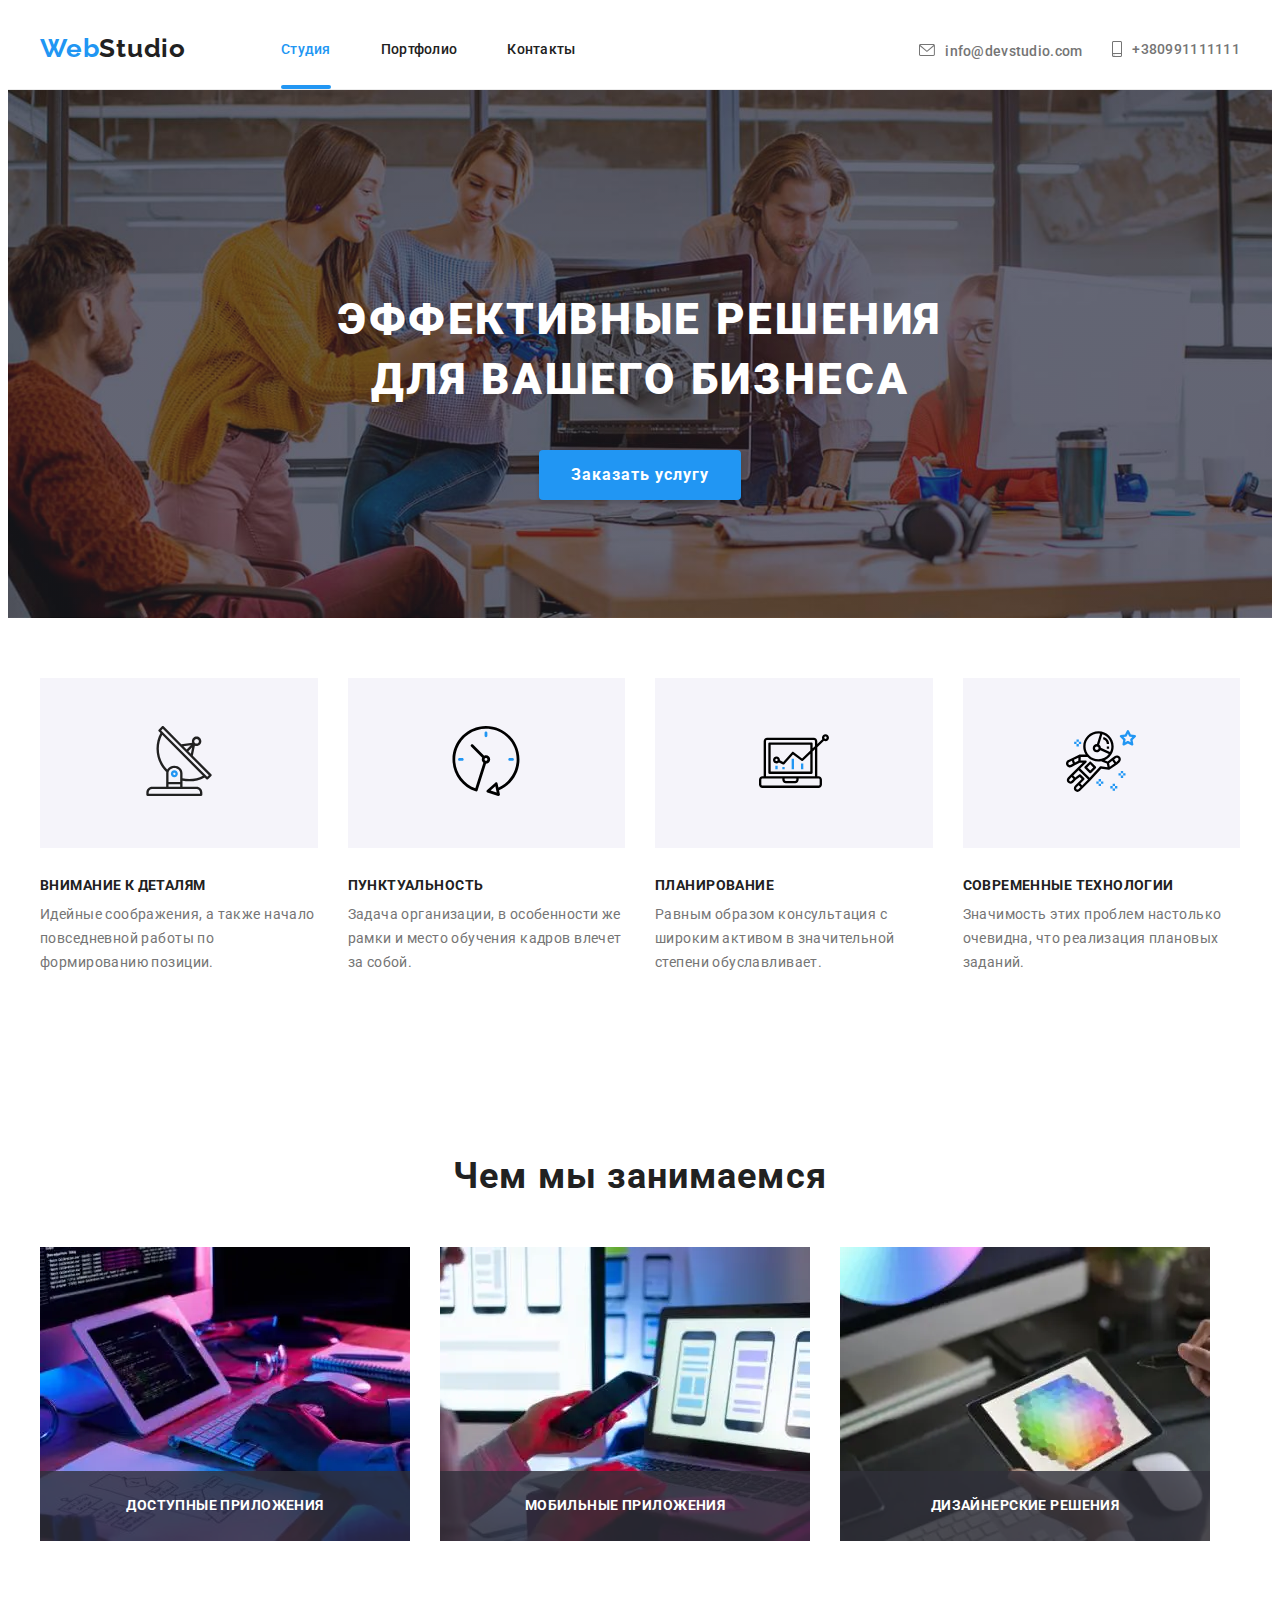
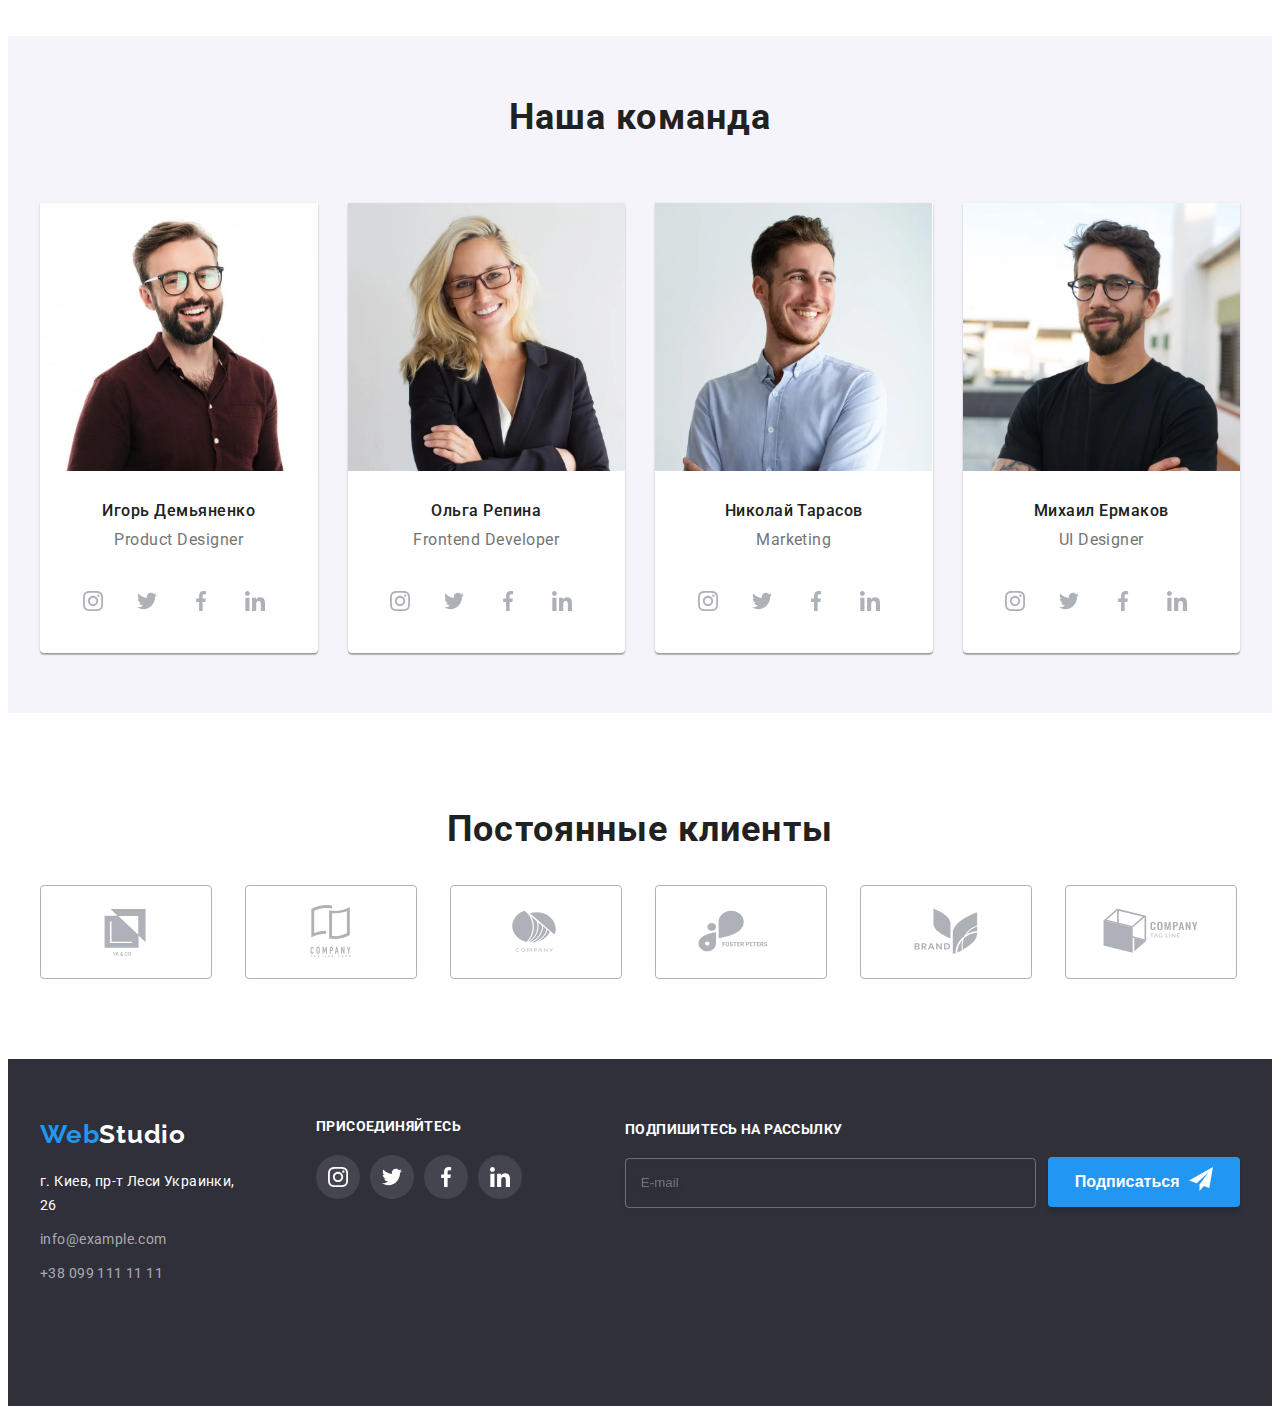
==== commit 19e43b16: "11" ====
--- a/index.html
+++ b/index.html
@@ -71,7 +71,7 @@
             <a class="header-contact link" 
             href="tel:+380991111111"><svg class="header-icon header-mailto" width="10px" height="16px">
                 <use href="./img/icons.svg#icon-smartphone"></use>
-              </svg>+38 099 111 11 11</a>
+              </svg>+380991111111</a>
 
           </li>
         </ul>
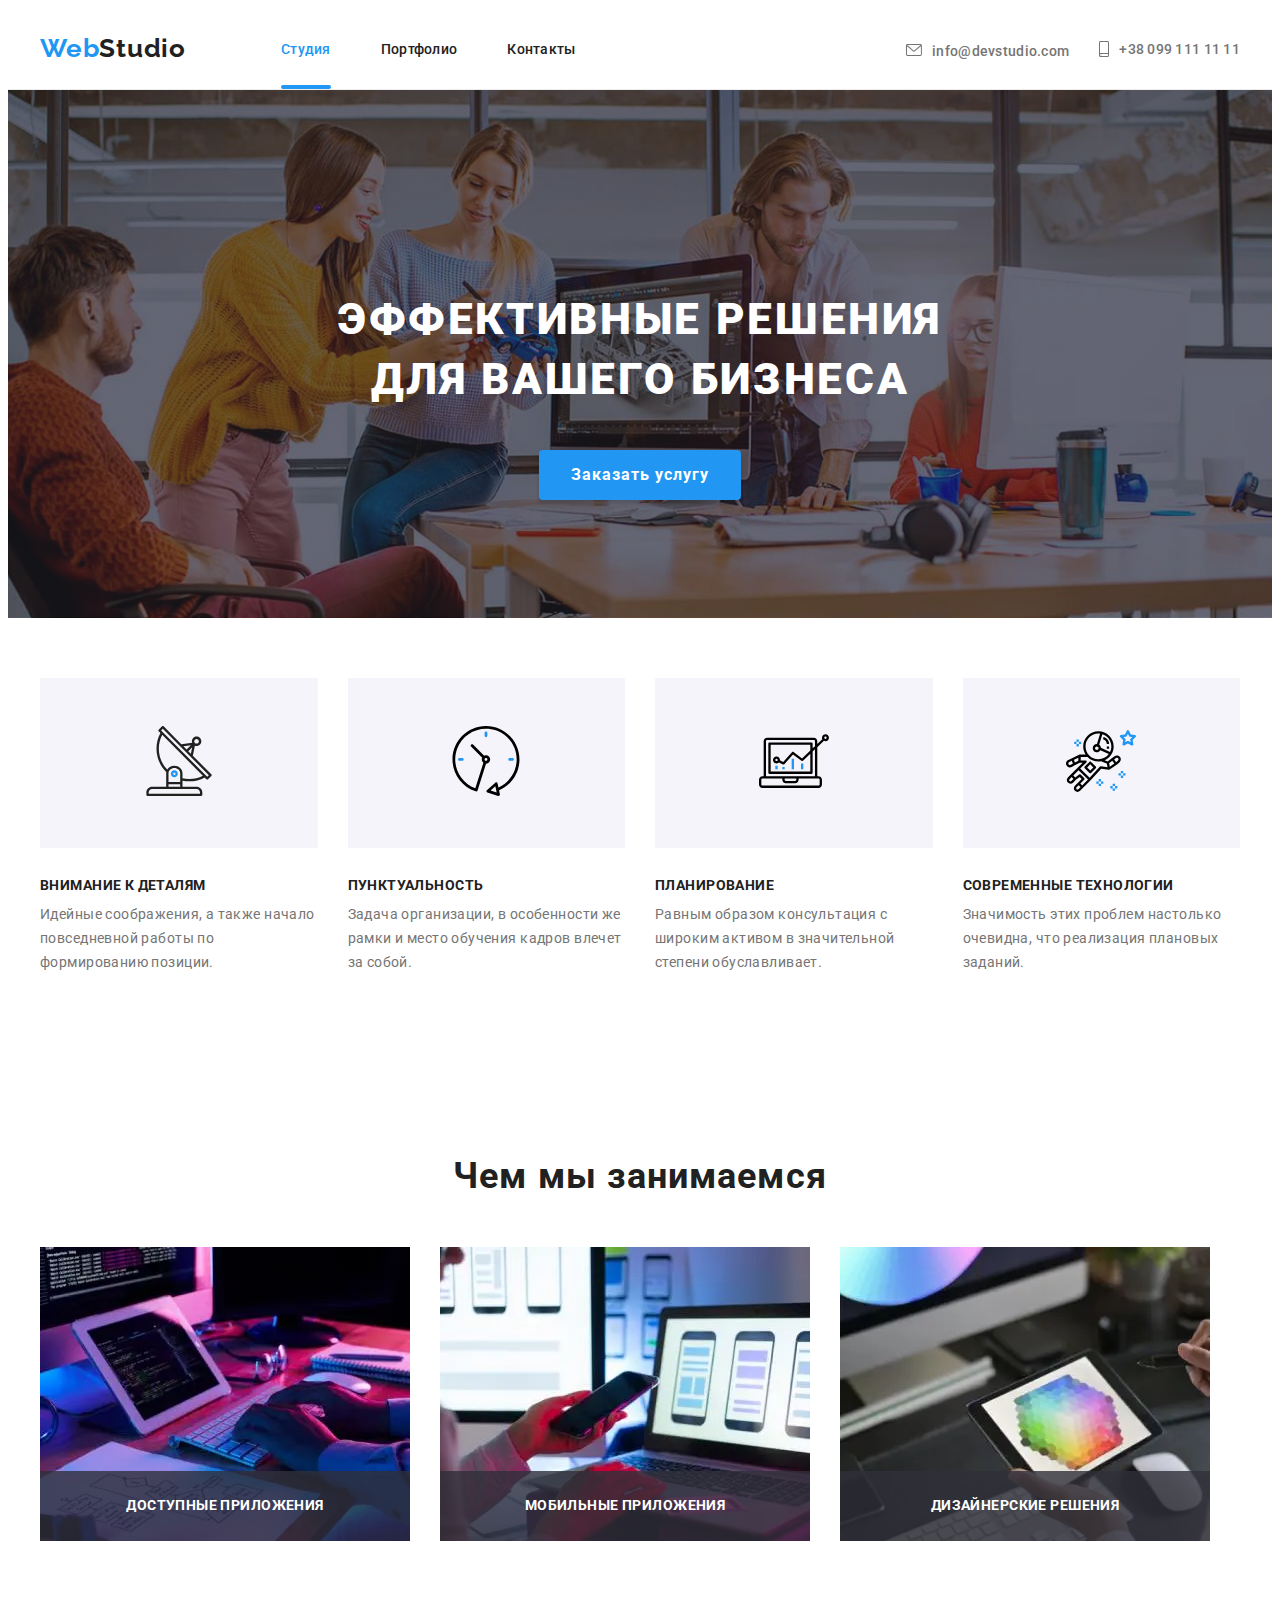
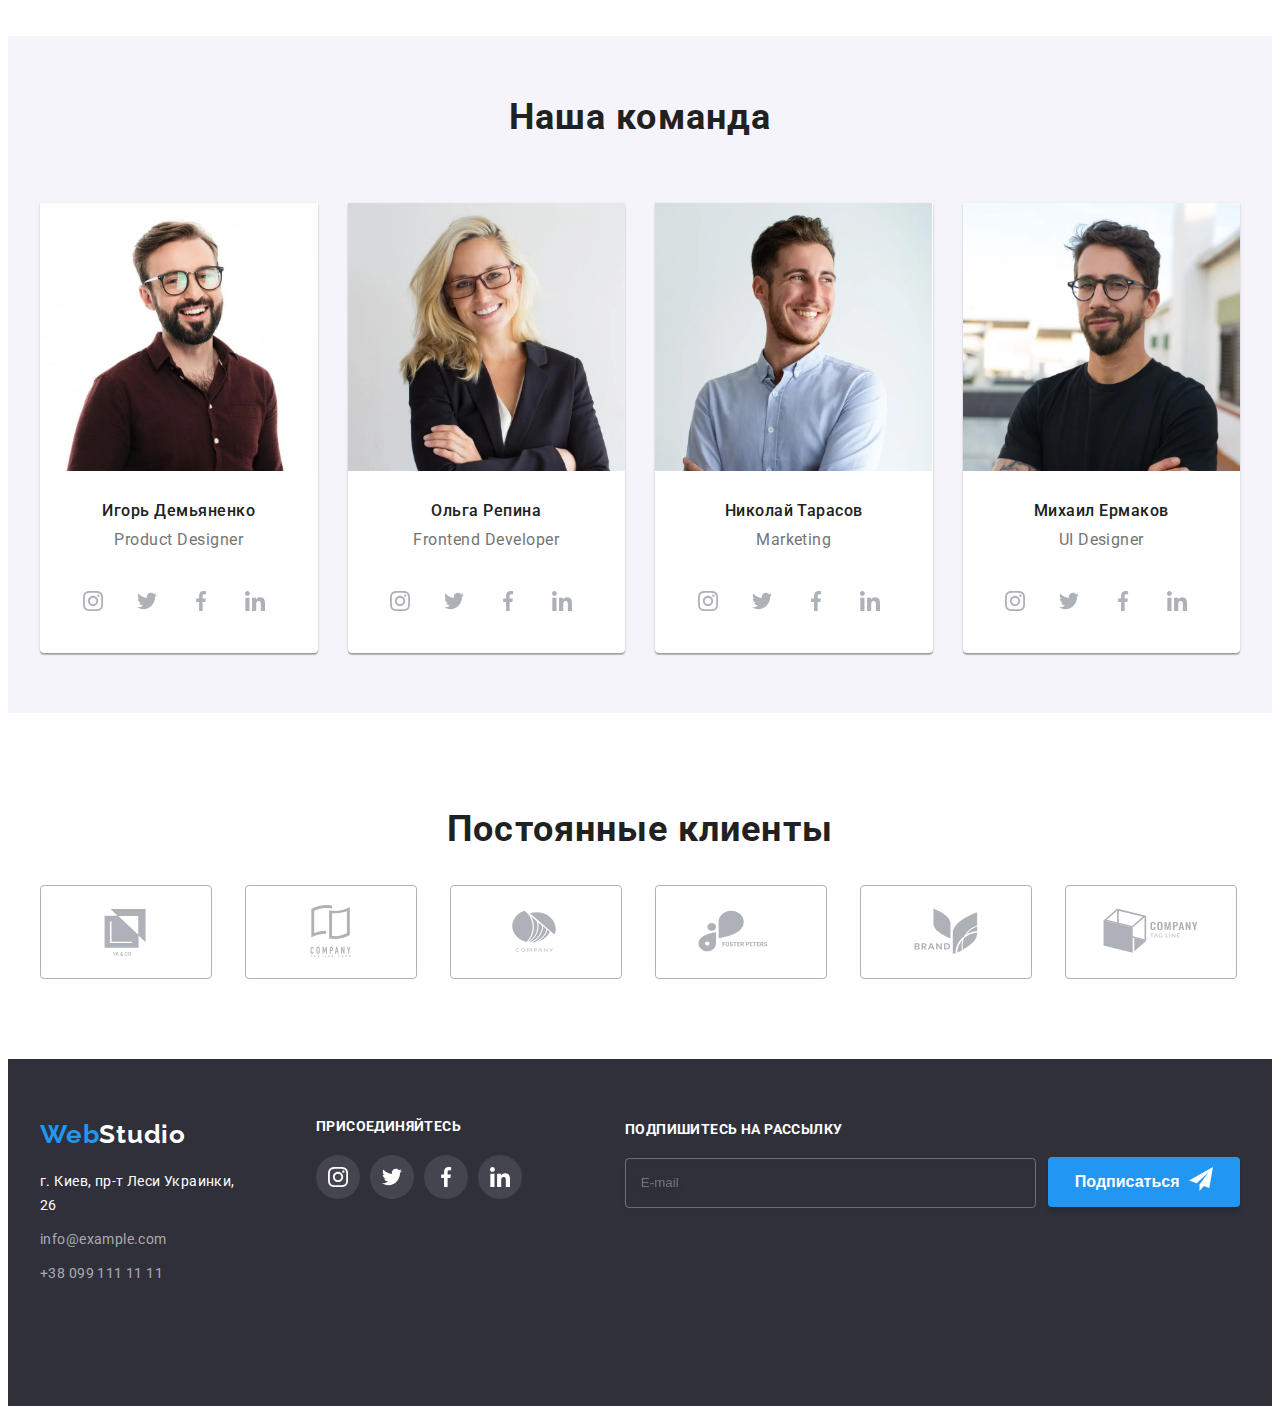
==== commit b728b300: "7686" ====
--- a/index.html
+++ b/index.html
@@ -71,7 +71,7 @@
             <a class="header-contact link" 
             href="tel:+380991111111"><svg class="header-icon header-mailto" width="10px" height="16px">
                 <use href="./img/icons.svg#icon-smartphone"></use>
-              </svg>+380991111111</a>
+              </svg>+38 099 111 11 11</a>
 
           </li>
         </ul>
@@ -101,7 +101,7 @@
           </ul>
           <ul class="list mobile-menu-conect">
             <li class="mobile-menu-conect-tel">
-              <a href="tell:+38 096 111 11 11" class="link mobile-menu-conect_tel">+38 096 111 11 11</a> 
+              <a href="tell:+380961111111" class="link mobile-menu-conect_tel">+38 096 111 11 11</a> 
             </li>
             <li class="mobile-menu-conect-mailto">
               <a href="mailto:info@devstudio.com" class="link mobile-menu-conect_mailto">info@devstudio.com</a> 
